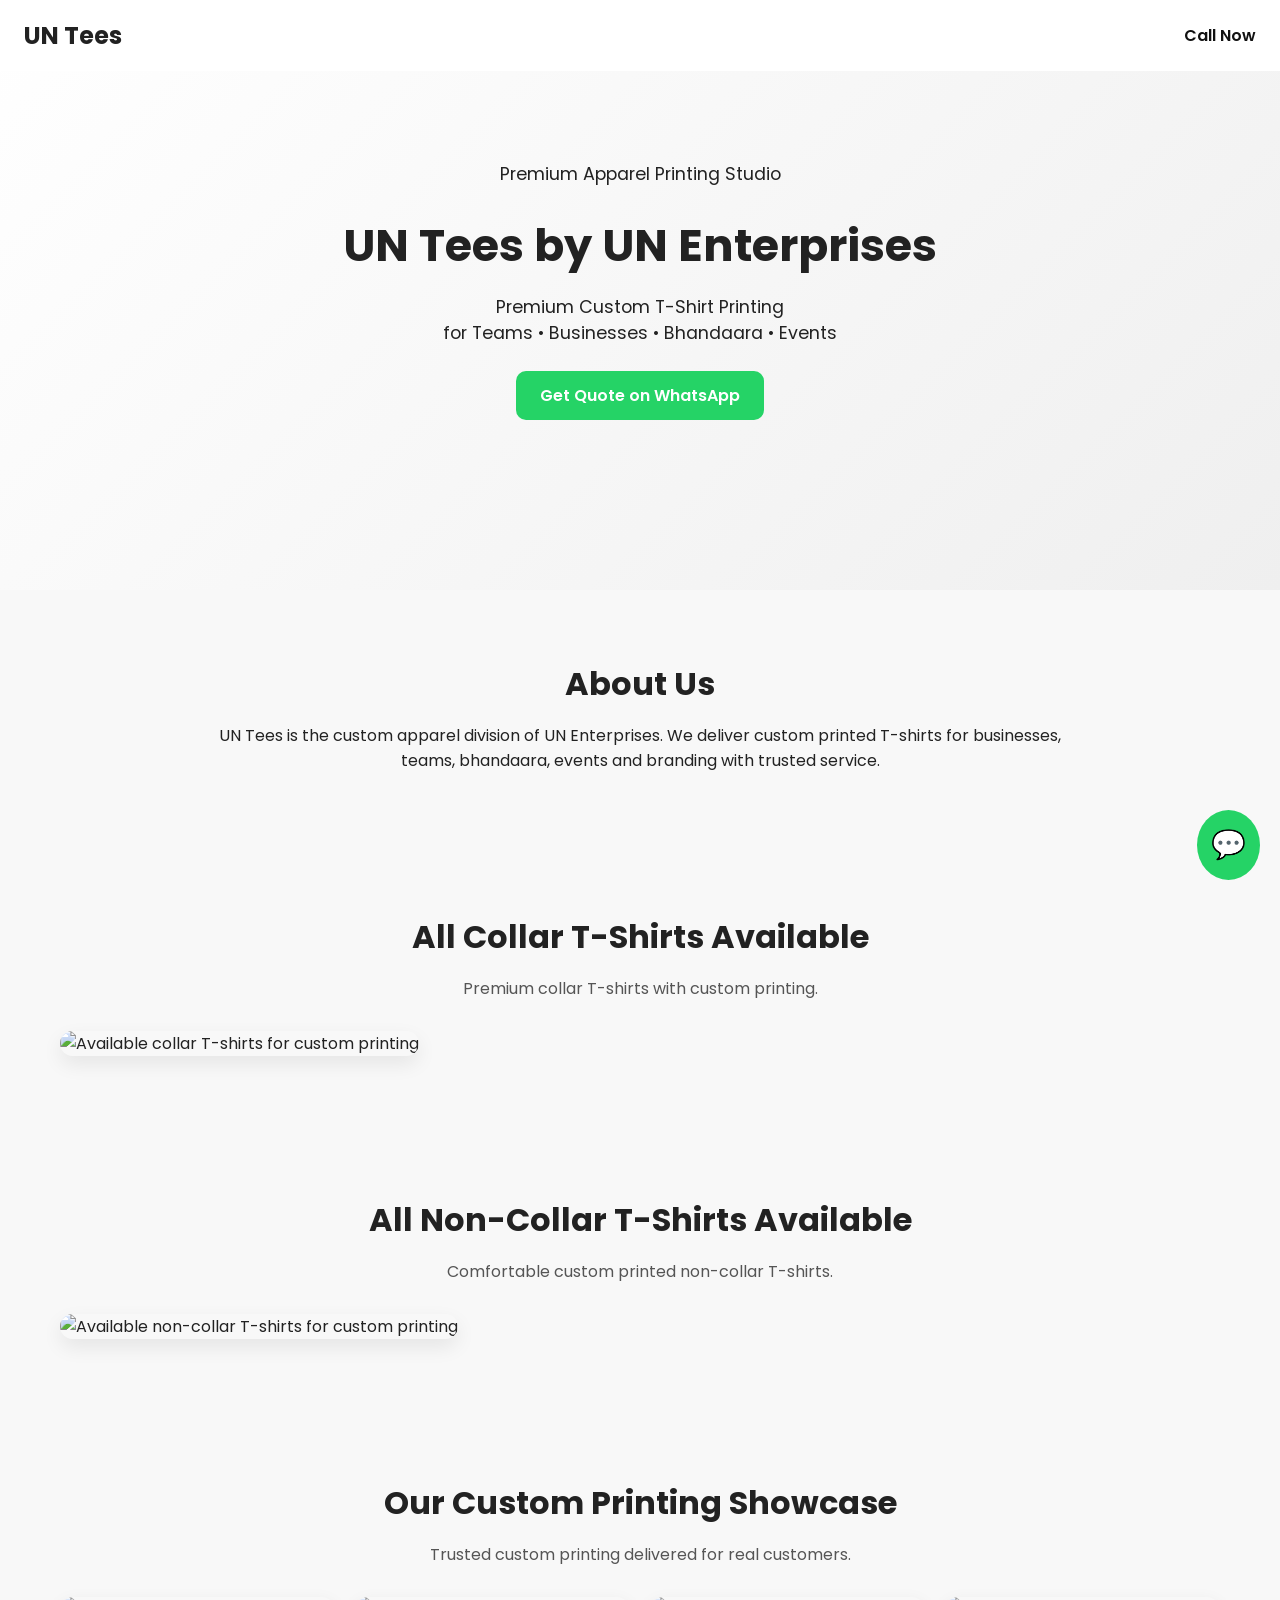
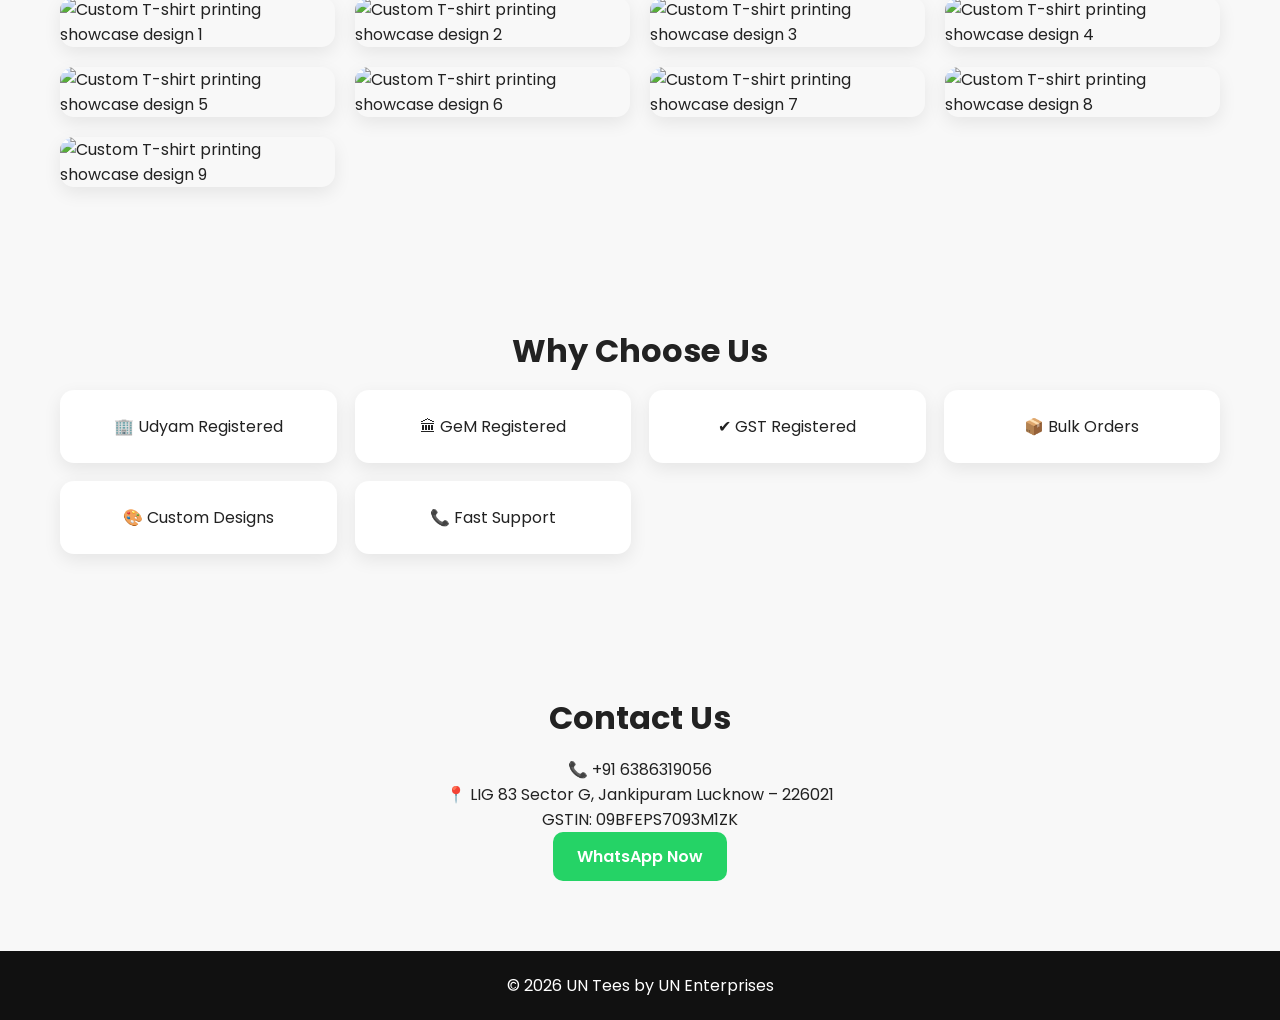
==== index.html @ 0a8465ac "Update index.html" ====
<!DOCTYPE html>
<html lang="en">
<head>
<meta charset="UTF-8">
<meta name="viewport" content="width=device-width, initial-scale=1.0">
<title>UN Tees by UN Enterprises</title>
<link rel="preconnect" href="https://fonts.googleapis.com">
<link rel="preconnect" href="https://fonts.gstatic.com" crossorigin>
<link href="https://fonts.googleapis.com/css2?family=Poppins:wght@400;500;600;700;800&display=swap" rel="stylesheet">
<link rel="stylesheet" href="style.css">
</head>

<body>

<a
href="https://wa.me/916386319056"
class="whatsapp-float"
target="_blank"
rel="noopener"
aria-label="Chat with UN Tees on WhatsApp">
💬
</a>

<header class="hero">

<nav class="navbar">

<div class="logo">
UN Tees
</div>

<a
href="tel:+916386319056"
class="nav-btn">
Call Now
</a>

</nav>

<div class="hero-content">

<p class="eyebrow">
Premium Apparel Printing Studio
</p>

<h1>
UN Tees by UN Enterprises
</h1>

<p class="hero-subtitle">
Premium Custom T-Shirt Printing<br>
for Teams • Businesses • Bhandaara • Events
</p>

<a
href="https://wa.me/916386319056"
class="btn hero-btn"
target="_blank"
rel="noopener">

Get Quote on WhatsApp

</a>

</div>

</header>



<section class="about">

<h2>
About Us
</h2>

<p>

UN Tees is the custom apparel division
of UN Enterprises.

We deliver custom printed T-shirts
for businesses, teams, bhandaara,
events and branding with trusted service.

</p>

</section>



<!-- COLLAR -->

<section class="products">

<h2>
All Collar T-Shirts Available
</h2>

<p class="tagline">
Premium collar T-shirts with custom printing.
</p>

<div class="single-image">

<img src="https://github.com/utsavsinghthc-cmd/un-enterprises-tshirts/blob/main/allteesavailable.png?raw=true" alt="Available collar T-shirts for custom printing">

</div>

</section>



<!-- NON COLLAR -->

<section class="products">

<h2>
All Non-Collar T-Shirts Available
</h2>

<p class="tagline">
Comfortable custom printed non-collar T-shirts.
</p>

<div class="single-image">

<img src="https://github.com/utsavsinghthc-cmd/un-enterprises-tshirts/blob/main/noncollarteesavailable.png?raw=true" alt="Available non-collar T-shirts for custom printing">

</div>

</section>



<!-- SHOWCASE -->

<section class="products">

<h2>
Our Custom Printing Showcase
</h2>

<p class="tagline">
Trusted custom printing delivered for real customers.
</p>

<div class="grid">

<img src="https://github.com/utsavsinghthc-cmd/un-enterprises-tshirts/blob/main/alltees.png?raw=true" alt="Custom T-shirt printing showcase design 1">
<img src="https://github.com/utsavsinghthc-cmd/un-enterprises-tshirts/blob/main/display1.png?raw=true" alt="Custom T-shirt printing showcase design 2">
<img src="https://github.com/utsavsinghthc-cmd/un-enterprises-tshirts/blob/main/display.png?raw=true" alt="Custom T-shirt printing showcase design 3">
<img src="https://github.com/utsavsinghthc-cmd/un-enterprises-tshirts/blob/main/display3.png?raw=true" alt="Custom T-shirt printing showcase design 4">
<img src="https://github.com/utsavsinghthc-cmd/un-enterprises-tshirts/blob/main/display2.png?raw=true" alt="Custom T-shirt printing showcase design 5">

<img src="https://github.com/utsavsinghthc-cmd/un-enterprises-tshirts/blob/main/display5.png?raw=true" alt="Custom T-shirt printing showcase design 6">
<img src="https://github.com/utsavsinghthc-cmd/un-enterprises-tshirts/blob/main/display4.png?raw=true" alt="Custom T-shirt printing showcase design 7">
<img src="https://github.com/utsavsinghthc-cmd/un-enterprises-tshirts/blob/main/display6.png?raw=true" alt="Custom T-shirt printing showcase design 8">
<img src="https://github.com/utsavsinghthc-cmd/un-enterprises-tshirts/blob/main/display7.png?raw=true" alt="Custom T-shirt printing showcase design 9">


</div>

</section>



<section class="why">

<h2>
Why Choose Us
</h2>

<div class="features">

<div>🏢 Udyam Registered</div>

<div>🏛 GeM Registered</div>

<div>✔ GST Registered</div>

<div>📦 Bulk Orders</div>

<div>🎨 Custom Designs</div>

<div>📞 Fast Support</div>

</div>

</section>



<section class="contact">

<h2>
Contact Us
</h2>

<p>
📞 +91 6386319056
</p>

<p>
📍 LIG 83 Sector G,
Jankipuram Lucknow – 226021
</p>

<p>
GSTIN:
09BFEPS7093M1ZK
</p>

<a
href="https://wa.me/916386319056"
class="btn"
target="_blank"
rel="noopener">

WhatsApp Now

</a>

</section>



<footer>

© 2026 UN Tees by UN Enterprises

</footer>

</body>
</html>
---- style.css ----
*{
margin:0;
padding:0;
box-sizing:border-box;
font-family:Poppins,sans-serif;
}

body{
background:#f8f8f8;
color:#222;
}

.navbar{
display:flex;
justify-content:space-between;
align-items:center;
padding:18px 24px;
background:#fff;
}

.logo{
font-size:1.5rem;
font-weight:700;
}

.nav-btn{
text-decoration:none;
font-weight:600;
color:#111;
}

.hero{
background:linear-gradient(135deg,#ffffff,#efefef);
padding-bottom:80px;
}

.hero-content{
text-align:center;
padding:90px 20px;
}

.hero h1{
font-size:2.8rem;
margin-bottom:15px;
}

.hero p{
font-size:1.1rem;
margin-bottom:25px;
}

.btn{
display:inline-block;
background:#25D366;
color:#fff;
padding:12px 24px;
border-radius:10px;
text-decoration:none;
font-weight:600;
}

section{
padding:70px 20px;
max-width:1200px;
margin:auto;
}

h2{
text-align:center;
margin-bottom:15px;
font-size:2rem;
}

.tagline{
text-align:center;
margin-bottom:30px;
color:#555;
}

.about p{
max-width:850px;
margin:auto;
text-align:center;
}

.single-image img{
width:100%;
border-radius:16px;
box-shadow:0 8px 20px rgba(0,0,0,.08);
}

.grid{
display:grid;
grid-template-columns:repeat(auto-fit,minmax(220px,1fr));
gap:20px;
}

.grid img{
width:100%;
border-radius:14px;
box-shadow:0 6px 18px rgba(0,0,0,.08);
}

.features{
display:grid;
grid-template-columns:repeat(auto-fit,minmax(220px,1fr));
gap:18px;
}

.features div{
background:#fff;
padding:24px;
border-radius:14px;
text-align:center;
box-shadow:0 6px 18px rgba(0,0,0,.08);
}

.contact{
text-align:center;
}

footer{
background:#111;
color:#fff;
text-align:center;
padding:22px;
}

.whatsapp-float{
position:fixed;
right:20px;
bottom:20px;
background:#25D366;
color:#fff;
font-size:28px;
padding:14px;
border-radius:50%;
text-decoration:none;
}

@media(max-width:768px){

.hero h1{
font-size:2rem;
}

}
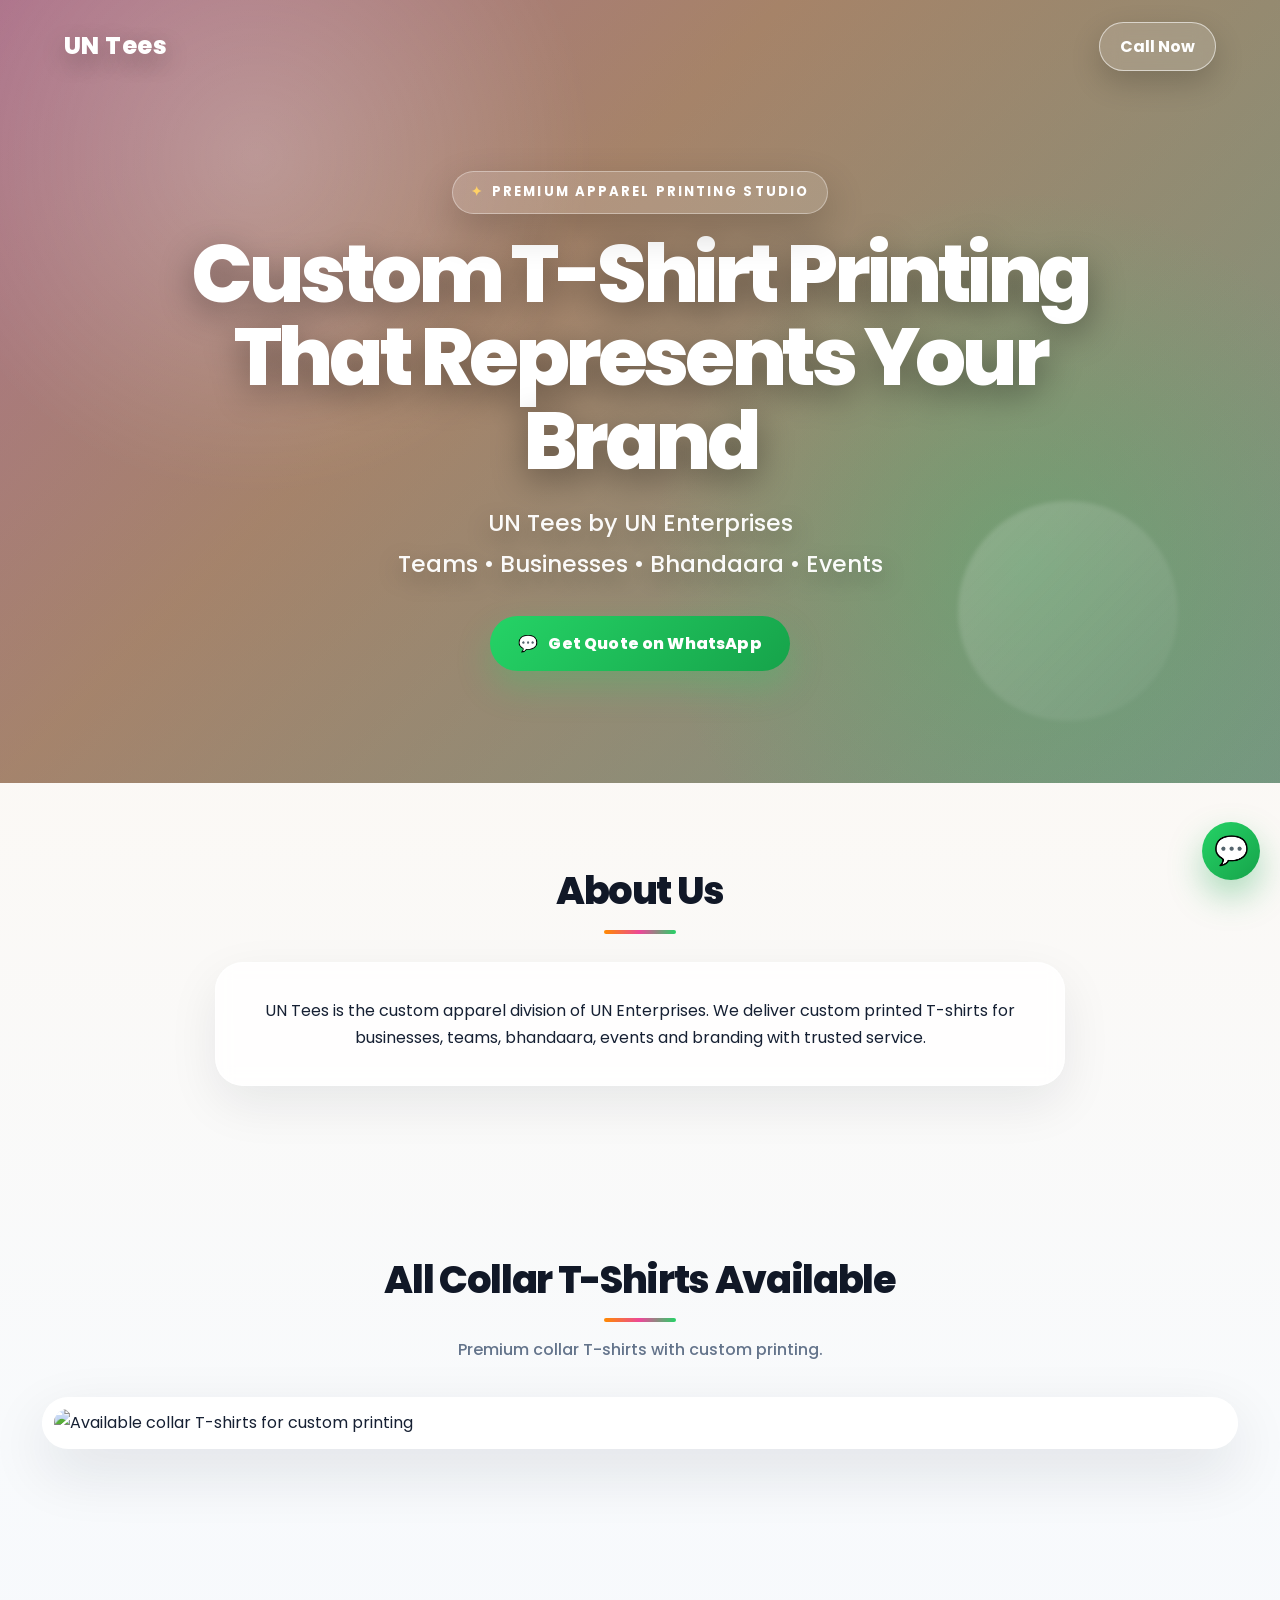
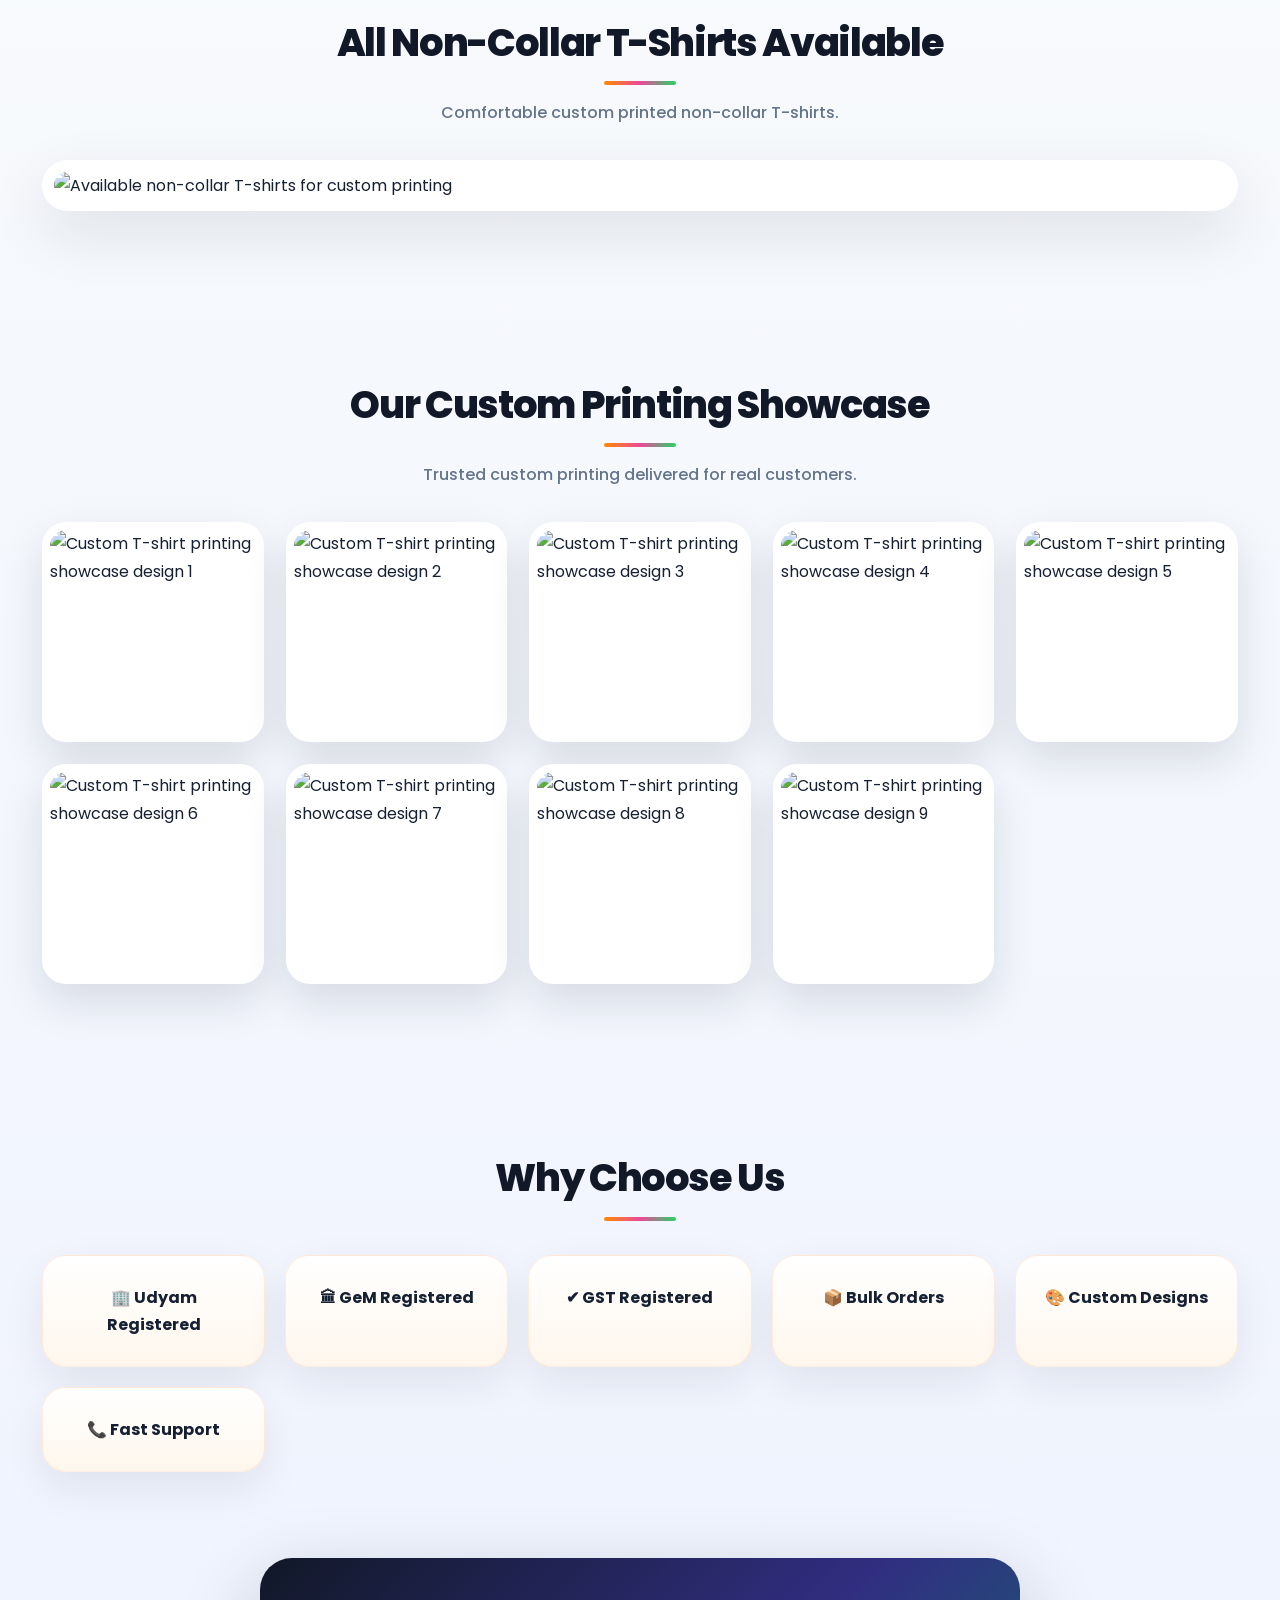
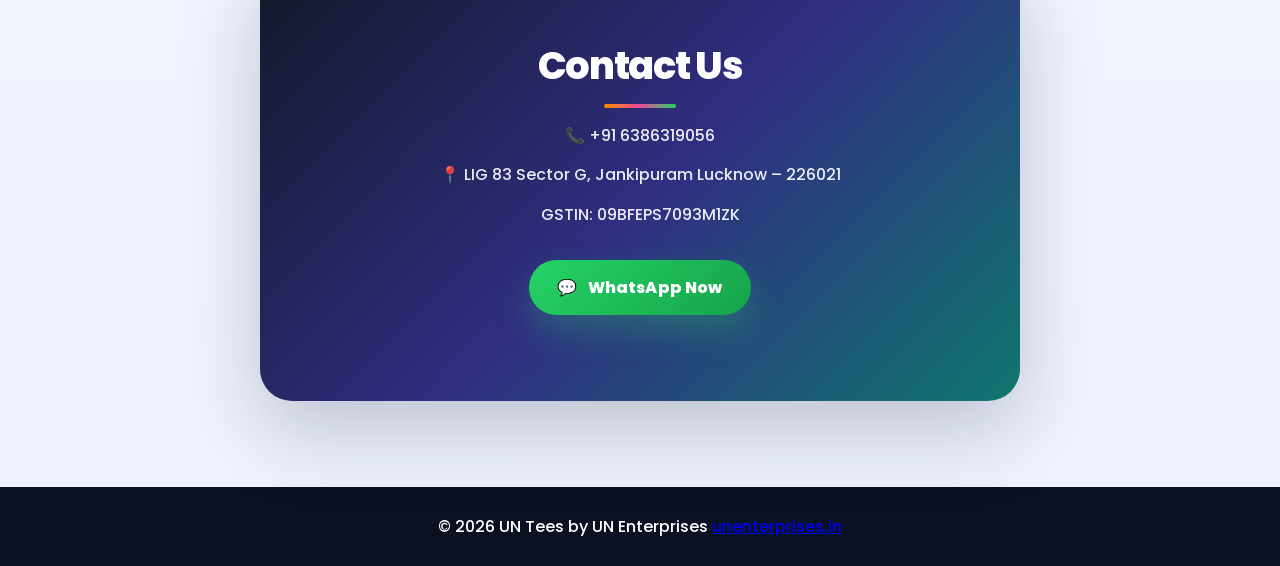
==== commit ea6b8569: "Update header and footer content in index.html" ====
--- a/index.html
+++ b/index.html
@@ -44,12 +44,12 @@
 </p>
 
 <h1>
-UN Tees by UN Enterprises
+Custom T-Shirt Printing That Represents Your Brand
 </h1>
 
 <p class="hero-subtitle">
-Premium Custom T-Shirt Printing<br>
-for Teams • Businesses • Bhandaara • Events
+UN Tees by UN Enterprises<br>
+Teams • Businesses • Bhandaara • Events
 </p>
 
 <a
@@ -229,6 +229,10 @@
 
 © 2026 UN Tees by UN Enterprises
 
+<a href="https://unenterprises.in" target="_blank" rel="noopener">
+unenterprises.in
+</a>
+
 </footer>
 
 </body>
--- a/style.css
+++ b/style.css
@@ -5,143 +5,493 @@
 font-family:Poppins,sans-serif;
 }
 
+html{
+scroll-behavior:smooth;
+}
+
 body{
-background:#f8f8f8;
-color:#222;
+background:linear-gradient(180deg,#fff7ed 0%,#f8fafc 38%,#eef2ff 100%);
+color:#162033;
+line-height:1.7;
+}
+
+body::selection{
+background:#ff8a00;
+color:#fff;
 }
 
 .navbar{
 display:flex;
 justify-content:space-between;
 align-items:center;
-padding:18px 24px;
-background:#fff;
+position:relative;
+z-index:2;
+width:100%;
+padding:22px clamp(20px,5vw,76px);
+background:transparent;
 }
 
 .logo{
 font-size:1.5rem;
+font-weight:800;
+color:#fff;
+letter-spacing:.02em;
+text-shadow:0 8px 24px rgba(0,0,0,.28);
+}
+
+.nav-btn{
+display:inline-flex;
+align-items:center;
+justify-content:center;
+text-decoration:none;
 font-weight:700;
-}
-
-.nav-btn{
+color:#fff;
+padding:10px 20px;
+border:1px solid rgba(255,255,255,.58);
+border-radius:999px;
+background:rgba(255,255,255,.14);
+box-shadow:0 12px 30px rgba(0,0,0,.18);
+backdrop-filter:blur(10px);
+transition:transform .25s ease,background .25s ease,border-color .25s ease;
+}
+
+.nav-btn:hover{
+transform:translateY(-2px);
+background:rgba(255,255,255,.24);
+border-color:rgba(255,255,255,.95);
+}
+
+.hero{
+position:relative;
+width:100%;
+min-height:85vh;
+display:flex;
+flex-direction:column;
+overflow:hidden;
+isolation:isolate;
+background-image:linear-gradient(135deg,rgba(236,72,153,.34),rgba(249,115,22,.24) 38%,rgba(37,211,102,.18)),linear-gradient(rgba(0,0,0,0.45),rgba(0,0,0,0.45)),url("https://images.pexels.com/photos/996329/pexels-photo-996329.jpeg");
+background-size:cover;
+background-position:center;
+background-repeat:no-repeat;
+}
+
+.hero::before{
+content:"";
+position:absolute;
+inset:0;
+z-index:-1;
+background:radial-gradient(circle at 20% 20%,rgba(255,255,255,.22),transparent 28%),radial-gradient(circle at 80% 72%,rgba(37,211,102,.24),transparent 32%);
+animation:softGlow 8s ease-in-out infinite alternate;
+}
+
+.hero::after{
+content:"";
+position:absolute;
+inset:auto 8% 8% auto;
+z-index:-1;
+width:220px;
+height:220px;
+border-radius:50%;
+background:linear-gradient(135deg,rgba(255,255,255,.18),rgba(255,255,255,.03));
+filter:blur(2px);
+animation:floatShape 7s ease-in-out infinite;
+}
+
+.hero-content{
+position:relative;
+z-index:2;
+flex:1;
+display:flex;
+flex-direction:column;
+justify-content:center;
+align-items:center;
+text-align:center;
+max-width:980px;
+width:100%;
+margin:0 auto;
+padding:78px 20px 112px;
+color:#fff;
+animation:heroFadeUp .8s ease both;
+}
+
+.eyebrow{
+display:inline-flex;
+align-items:center;
+gap:8px;
+margin-bottom:18px;
+padding:9px 18px;
+border:1px solid rgba(255,255,255,.36);
+border-radius:999px;
+background:rgba(255,255,255,.14);
+box-shadow:0 16px 40px rgba(0,0,0,.2);
+backdrop-filter:blur(12px);
+font-size:.82rem;
+font-weight:700;
+letter-spacing:.16em;
+text-transform:uppercase;
+}
+
+.eyebrow::before{
+content:"✦";
+color:#ffd166;
+}
+
+.hero h1{
+font-size:clamp(2.35rem,6.3vw,5.35rem);
+line-height:1.04;
+margin-bottom:20px;
+font-weight:800;
+letter-spacing:-.055em;
+text-shadow:0 10px 34px rgba(0,0,0,.38);
+}
+
+.hero-subtitle{
+font-size:clamp(1.05rem,2.4vw,1.45rem);
+line-height:1.75;
+margin-bottom:32px;
+font-weight:500;
+color:rgba(255,255,255,.96);
+text-shadow:0 8px 24px rgba(0,0,0,.38);
+}
+
+.btn{
+display:inline-flex;
+align-items:center;
+justify-content:center;
+gap:10px;
+background:linear-gradient(135deg,#25D366,#16a34a);
+color:#fff;
+padding:14px 28px;
+border-radius:999px;
 text-decoration:none;
-font-weight:600;
-color:#111;
-}
-
-.hero{
-background:linear-gradient(135deg,#ffffff,#efefef);
-padding-bottom:80px;
-}
-
-.hero-content{
-text-align:center;
-padding:90px 20px;
-}
-
-.hero h1{
-font-size:2.8rem;
-margin-bottom:15px;
-}
-
-.hero p{
-font-size:1.1rem;
-margin-bottom:25px;
-}
-
-.btn{
-display:inline-block;
-background:#25D366;
-color:#fff;
-padding:12px 24px;
-border-radius:10px;
-text-decoration:none;
-font-weight:600;
+font-weight:800;
+letter-spacing:.01em;
+box-shadow:0 16px 34px rgba(37,211,102,.28);
+transition:transform .25s ease,box-shadow .25s ease,filter .25s ease;
+}
+
+.btn::before{
+content:"💬";
+}
+
+.btn:hover{
+transform:translateY(-3px);
+box-shadow:0 22px 44px rgba(37,211,102,.38);
+filter:saturate(1.12);
 }
 
 section{
-padding:70px 20px;
+position:relative;
+padding:86px 22px;
 max-width:1200px;
 margin:auto;
 }
 
 h2{
 text-align:center;
-margin-bottom:15px;
-font-size:2rem;
+margin-bottom:14px;
+font-size:clamp(1.85rem,3vw,2.65rem);
+line-height:1.15;
+font-weight:800;
+letter-spacing:-.035em;
+color:#111827;
+}
+
+h2::after{
+content:"";
+display:block;
+width:72px;
+height:4px;
+margin:16px auto 0;
+border-radius:999px;
+background:linear-gradient(90deg,#ff8a00,#ec4899,#25D366);
 }
 
 .tagline{
 text-align:center;
-margin-bottom:30px;
-color:#555;
+max-width:680px;
+margin:0 auto 34px;
+color:#64748b;
+font-weight:500;
+}
+
+.about{
+max-width:980px;
 }
 
 .about p{
 max-width:850px;
-margin:auto;
-text-align:center;
+margin:28px auto 0;
+padding:34px;
+text-align:center;
+background:rgba(255,255,255,.86);
+border:1px solid rgba(255,255,255,.74);
+border-radius:28px;
+box-shadow:0 18px 50px rgba(15,23,42,.08);
+backdrop-filter:blur(8px);
+}
+
+.products{
+max-width:1240px;
+}
+
+.single-image,
+.grid img,
+.features div,
+.contact{
+transition:transform .28s ease,box-shadow .28s ease,border-color .28s ease;
+}
+
+.single-image{
+overflow:hidden;
+border-radius:28px;
+background:#fff;
+padding:12px;
+box-shadow:0 22px 60px rgba(15,23,42,.11);
+}
+
+.single-image:hover{
+transform:translateY(-6px);
+box-shadow:0 30px 70px rgba(15,23,42,.16);
 }
 
 .single-image img{
-width:100%;
-border-radius:16px;
-box-shadow:0 8px 20px rgba(0,0,0,.08);
+display:block;
+width:100%;
+border-radius:20px;
+box-shadow:none;
 }
 
 .grid{
 display:grid;
 grid-template-columns:repeat(auto-fit,minmax(220px,1fr));
-gap:20px;
+gap:22px;
 }
 
 .grid img{
 width:100%;
-border-radius:14px;
-box-shadow:0 6px 18px rgba(0,0,0,.08);
+height:100%;
+min-height:220px;
+object-fit:cover;
+border:8px solid #fff;
+border-radius:24px;
+box-shadow:0 18px 44px rgba(15,23,42,.12);
+background:#fff;
+}
+
+.grid img:hover{
+transform:translateY(-6px) scale(1.015);
+box-shadow:0 28px 60px rgba(15,23,42,.18);
+}
+
+.why{
+max-width:1240px;
 }
 
 .features{
 display:grid;
 grid-template-columns:repeat(auto-fit,minmax(220px,1fr));
-gap:18px;
+gap:20px;
+margin-top:34px;
 }
 
 .features div{
-background:#fff;
-padding:24px;
-border-radius:14px;
-text-align:center;
-box-shadow:0 6px 18px rgba(0,0,0,.08);
+background:linear-gradient(180deg,#fff,#fff7ed);
+padding:28px 20px;
+border:1px solid rgba(249,115,22,.12);
+border-radius:24px;
+text-align:center;
+font-weight:700;
+box-shadow:0 16px 42px rgba(15,23,42,.08);
+}
+
+.features div:hover{
+transform:translateY(-5px);
+border-color:rgba(249,115,22,.32);
+box-shadow:0 24px 54px rgba(249,115,22,.14);
 }
 
 .contact{
-text-align:center;
+max-width:760px;
+margin-bottom:86px;
+text-align:center;
+background:linear-gradient(135deg,#111827,#312e81 52%,#0f766e);
+color:#fff;
+border-radius:32px;
+box-shadow:0 28px 80px rgba(17,24,39,.22);
+}
+
+.contact h2{
+color:#fff;
+}
+
+.contact p{
+margin:12px auto;
+font-weight:500;
+color:rgba(255,255,255,.9);
+}
+
+.contact .btn{
+margin-top:20px;
 }
 
 footer{
-background:#111;
-color:#fff;
-text-align:center;
-padding:22px;
+background:#0b1120;
+color:#fff;
+text-align:center;
+padding:26px 18px;
+font-weight:500;
 }
 
 .whatsapp-float{
 position:fixed;
 right:20px;
 bottom:20px;
-background:#25D366;
+z-index:10;
+display:flex;
+align-items:center;
+justify-content:center;
+width:58px;
+height:58px;
+background:linear-gradient(135deg,#25D366,#16a34a);
 color:#fff;
 font-size:28px;
-padding:14px;
 border-radius:50%;
 text-decoration:none;
+box-shadow:0 16px 34px rgba(22,163,74,.35);
+animation:pulseWhatsapp 2.2s ease-in-out infinite;
+}
+
+.whatsapp-float:hover{
+transform:translateY(-3px) scale(1.04);
+}
+
+@keyframes heroFadeUp{
+from{
+opacity:0;
+transform:translateY(24px);
+}
+
+to{
+opacity:1;
+transform:translateY(0);
+}
+}
+
+@keyframes softGlow{
+from{
+opacity:.65;
+transform:scale(1);
+}
+
+to{
+opacity:1;
+transform:scale(1.04);
+}
+}
+
+@keyframes floatShape{
+0%,100%{
+transform:translate3d(0,0,0);
+}
+
+50%{
+transform:translate3d(-18px,-22px,0);
+}
+}
+
+@keyframes pulseWhatsapp{
+0%,100%{
+box-shadow:0 16px 34px rgba(22,163,74,.35);
+}
+
+50%{
+box-shadow:0 16px 42px rgba(22,163,74,.55),0 0 0 10px rgba(37,211,102,.12);
+}
 }
 
 @media(max-width:768px){
 
-.hero h1{
-font-size:2rem;
-}
-
-}
+.navbar{
+padding:18px 20px;
+}
+
+.logo{
+font-size:1.25rem;
+}
+
+.nav-btn{
+padding:9px 14px;
+font-size:.9rem;
+}
+
+.hero{
+min-height:85vh;
+background-position:center;
+}
+
+.hero-content{
+padding:62px 18px 88px;
+}
+
+.eyebrow{
+font-size:.72rem;
+letter-spacing:.11em;
+}
+
+section{
+padding:68px 18px;
+}
+
+.about p{
+padding:26px 22px;
+border-radius:22px;
+}
+
+.grid{
+grid-template-columns:repeat(auto-fit,minmax(170px,1fr));
+gap:16px;
+}
+
+.grid img{
+min-height:180px;
+border-width:6px;
+border-radius:20px;
+}
+
+.contact{
+margin:0 18px 68px;
+border-radius:26px;
+}
+
+}
+
+@media(max-width:480px){
+
+.hero-content{
+padding:54px 16px 80px;
+}
+
+.hero-subtitle{
+line-height:1.55;
+}
+
+.btn{
+width:100%;
+max-width:310px;
+padding:13px 20px;
+}
+
+.features{
+grid-template-columns:1fr;
+}
+
+.whatsapp-float{
+right:16px;
+bottom:16px;
+width:54px;
+height:54px;
+font-size:26px;
+}
+
+}
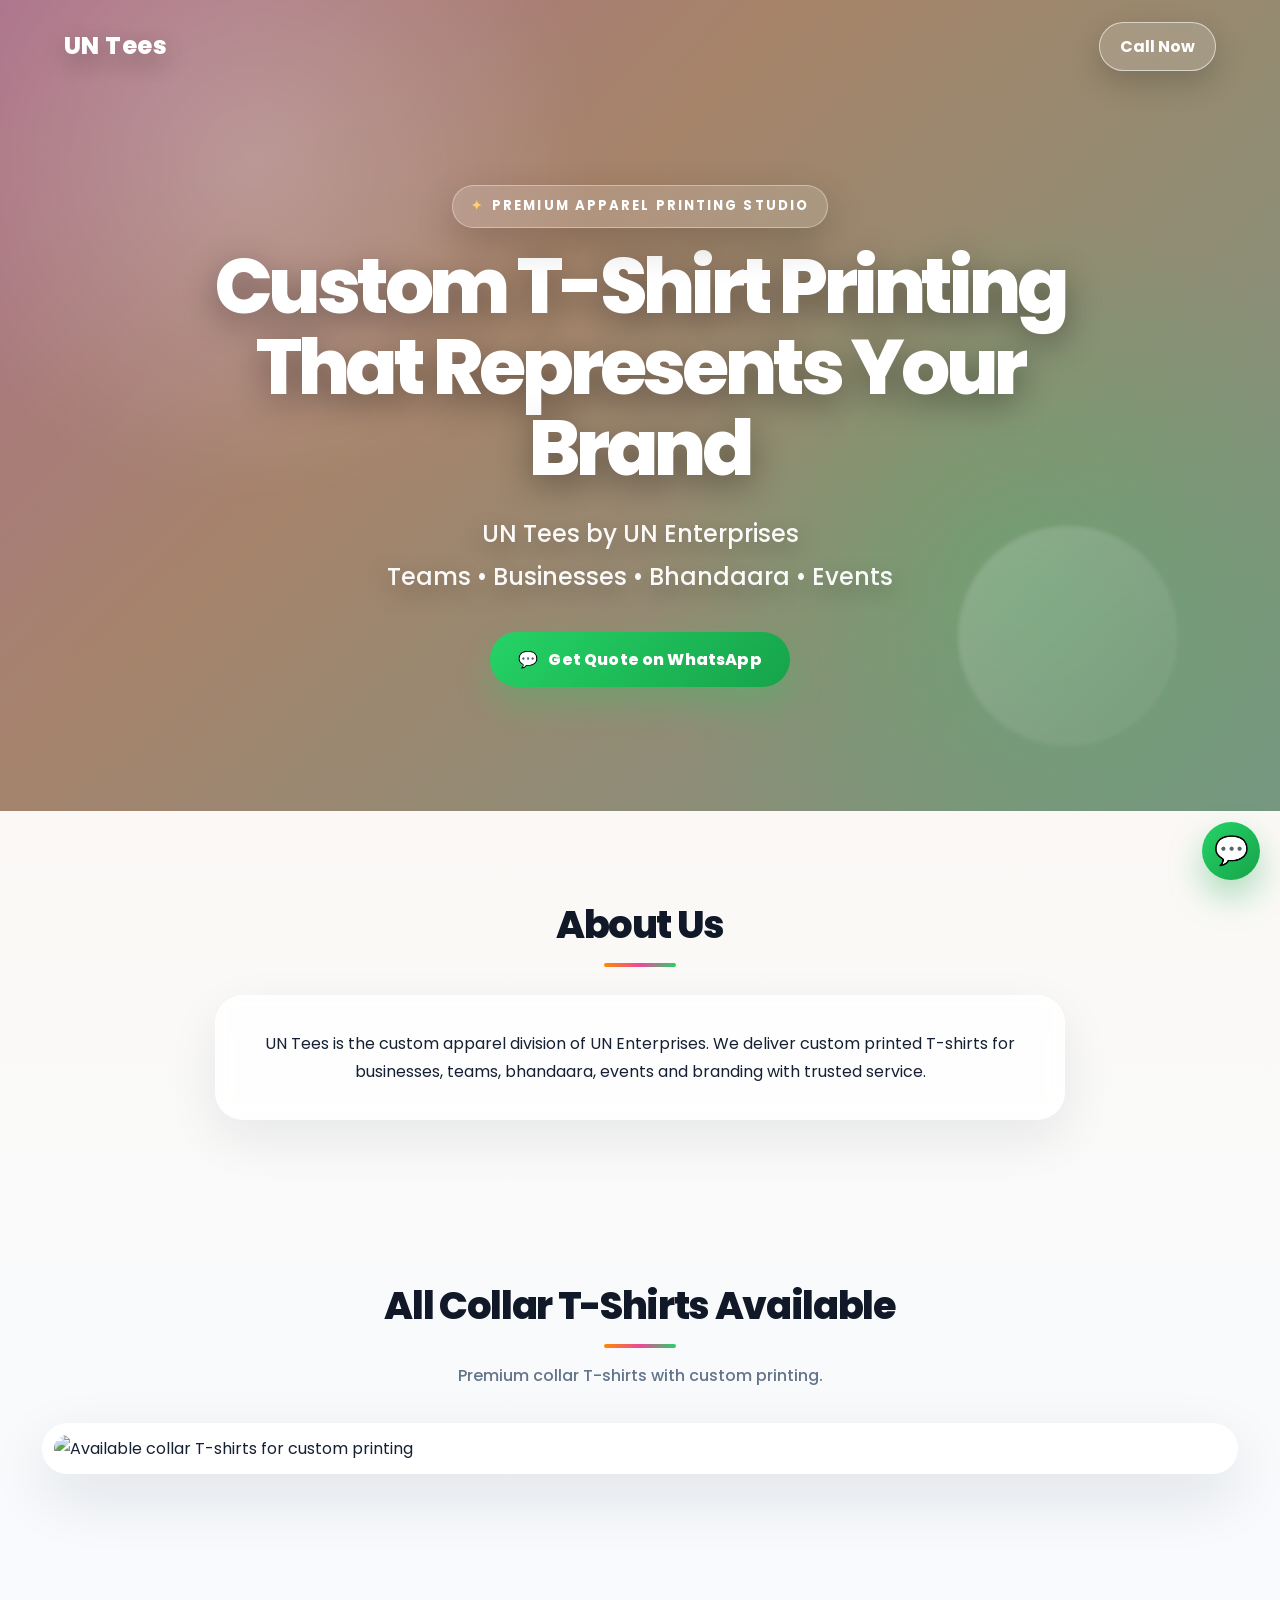
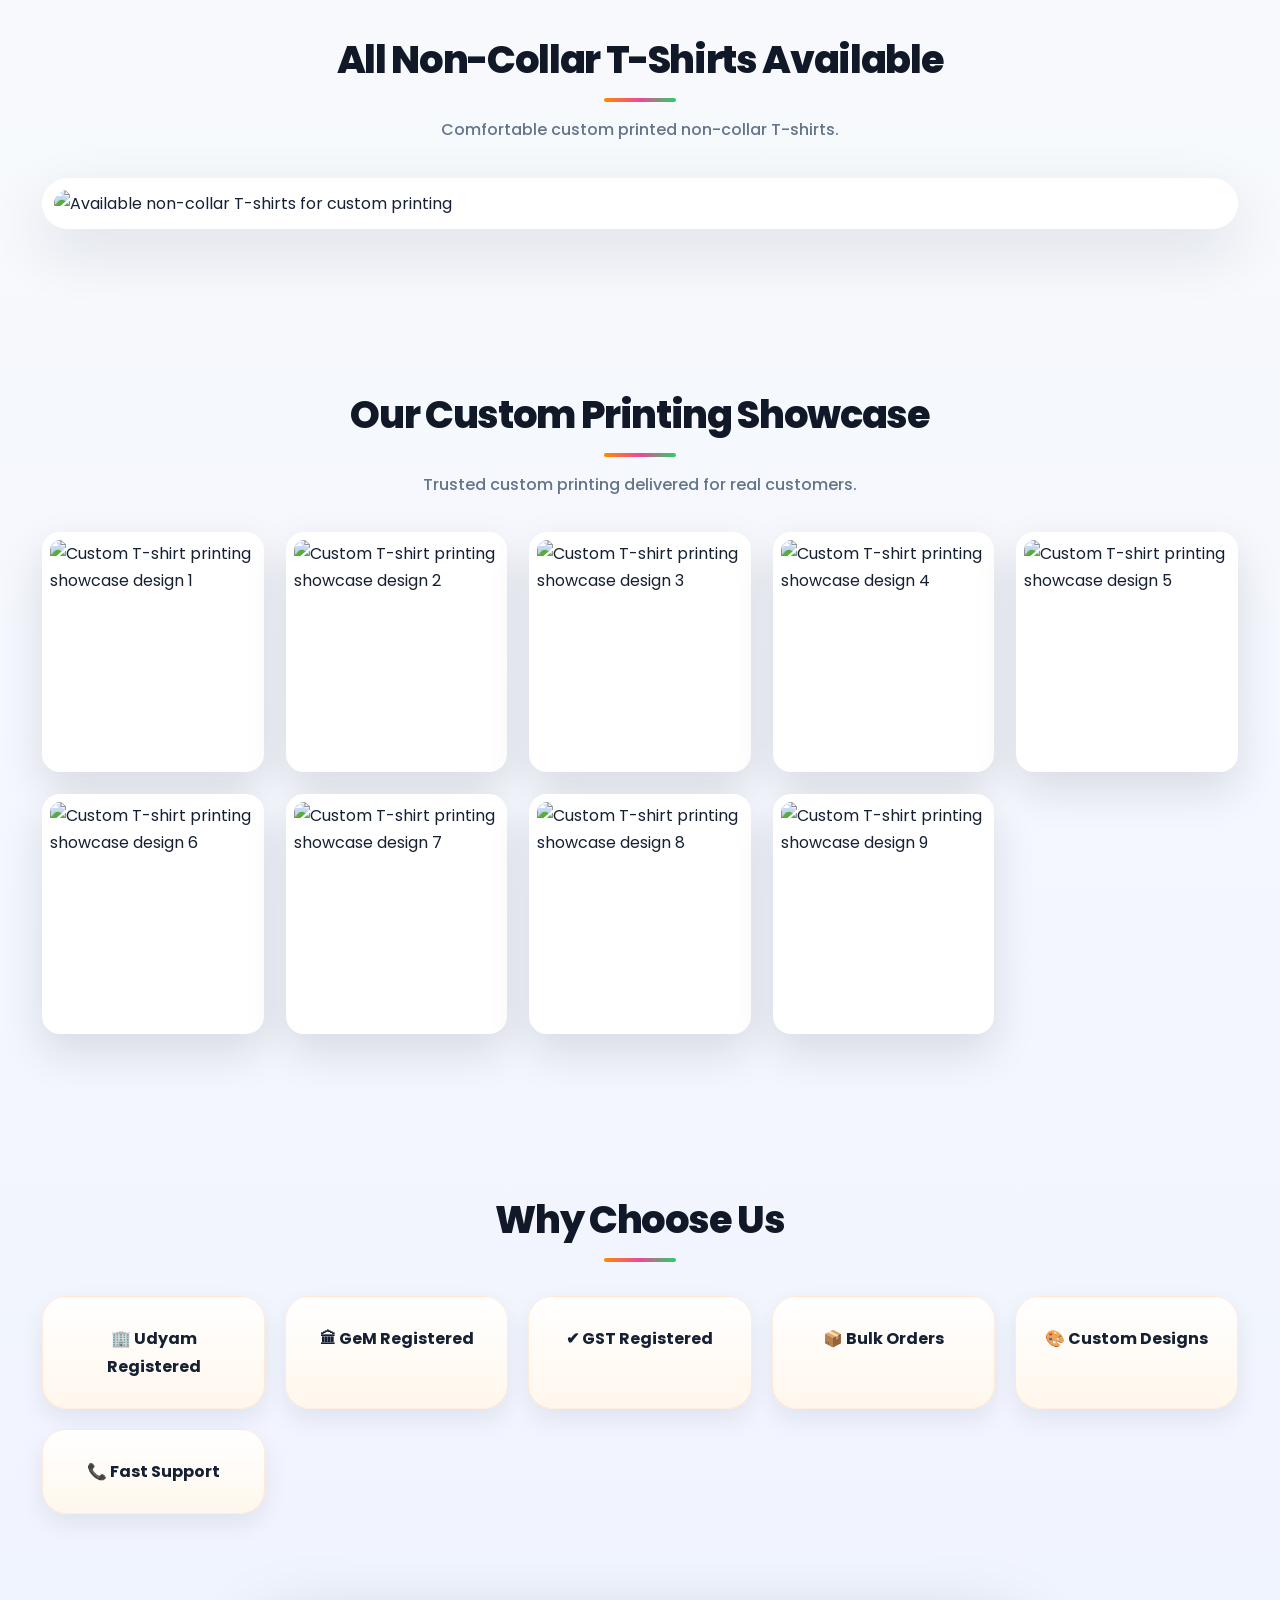
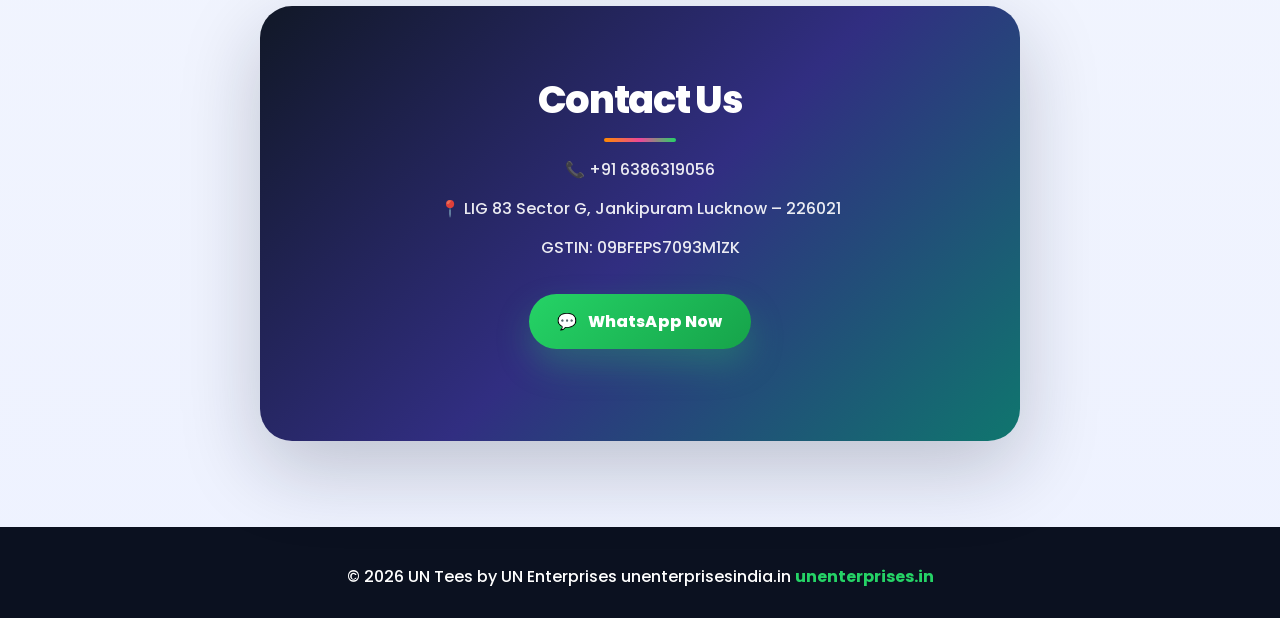
==== commit ab40be49: "Add footer with website link to index.html" ====
--- a/index.html
+++ b/index.html
@@ -229,6 +229,8 @@
 
 © 2026 UN Tees by UN Enterprises
 
+  unenterprisesindia.in
+
 <a href="https://unenterprises.in" target="_blank" rel="noopener">
 unenterprises.in
 </a>
--- a/style.css
+++ b/style.css
@@ -106,10 +106,10 @@
 justify-content:center;
 align-items:center;
 text-align:center;
-max-width:980px;
+max-width:1040px;
 width:100%;
 margin:0 auto;
-padding:78px 20px 112px;
+padding:92px 22px 124px;
 color:#fff;
 animation:heroFadeUp .8s ease both;
 }
@@ -137,18 +137,18 @@
 }
 
 .hero h1{
-font-size:clamp(2.35rem,6.3vw,5.35rem);
-line-height:1.04;
-margin-bottom:20px;
+font-size:clamp(2.45rem,6vw,5rem);
+line-height:1.06;
+margin-bottom:22px;
 font-weight:800;
 letter-spacing:-.055em;
 text-shadow:0 10px 34px rgba(0,0,0,.38);
 }
 
 .hero-subtitle{
-font-size:clamp(1.05rem,2.4vw,1.45rem);
-line-height:1.75;
-margin-bottom:32px;
+font-size:clamp(1.08rem,2.2vw,1.5rem);
+line-height:1.8;
+margin-bottom:34px;
 font-weight:500;
 color:rgba(255,255,255,.96);
 text-shadow:0 8px 24px rgba(0,0,0,.38);
@@ -182,9 +182,13 @@
 
 section{
 position:relative;
-padding:86px 22px;
+padding:92px 22px;
 max-width:1200px;
 margin:auto;
+}
+
+section + section{
+padding-top:72px;
 }
 
 h2{
@@ -257,10 +261,18 @@
 
 .single-image img{
 display:block;
+max-height:560px;
+box-shadow:none;
+}
+
+.grid img,
+.single-image img{
 width:100%;
-border-radius:20px;
-box-shadow:none;
-}
+height:100%;
+object-fit:cover;
+border-radius:18px;
+}
+
 
 .grid{
 display:grid;
@@ -271,10 +283,10 @@
 .grid img{
 width:100%;
 height:100%;
-min-height:220px;
+min-height:240px;
 object-fit:cover;
 border:8px solid #fff;
-border-radius:24px;
+border-radius:18px;
 box-shadow:0 18px 44px rgba(15,23,42,.12);
 background:#fff;
 }
@@ -302,13 +314,14 @@
 border-radius:24px;
 text-align:center;
 font-weight:700;
-box-shadow:0 16px 42px rgba(15,23,42,.08);
+box-shadow:0 10px 24px rgba(15,23,42,.08);
+transition:.3s ease;
 }
 
 .features div:hover{
-transform:translateY(-5px);
+transform:translateY(-6px);
 border-color:rgba(249,115,22,.32);
-box-shadow:0 24px 54px rgba(249,115,22,.14);
+box-shadow:0 12px 28px rgba(0,0,0,.12);
 }
 
 .contact{
@@ -339,8 +352,20 @@
 background:#0b1120;
 color:#fff;
 text-align:center;
-padding:26px 18px;
+padding:28px 18px;
 font-weight:500;
+}
+
+footer a{
+display:inline-block;
+margin-top:8px;
+color:#25D366;
+text-decoration:none;
+font-weight:700;
+}
+
+footer a:hover{
+color:#86efac;
 }
 
 .whatsapp-float{
@@ -431,7 +456,7 @@
 }
 
 .hero-content{
-padding:62px 18px 88px;
+padding:70px 18px 96px;
 }
 
 .eyebrow{
@@ -469,7 +494,7 @@
 @media(max-width:480px){
 
 .hero-content{
-padding:54px 16px 80px;
+padding:60px 16px 86px;
 }
 
 .hero-subtitle{
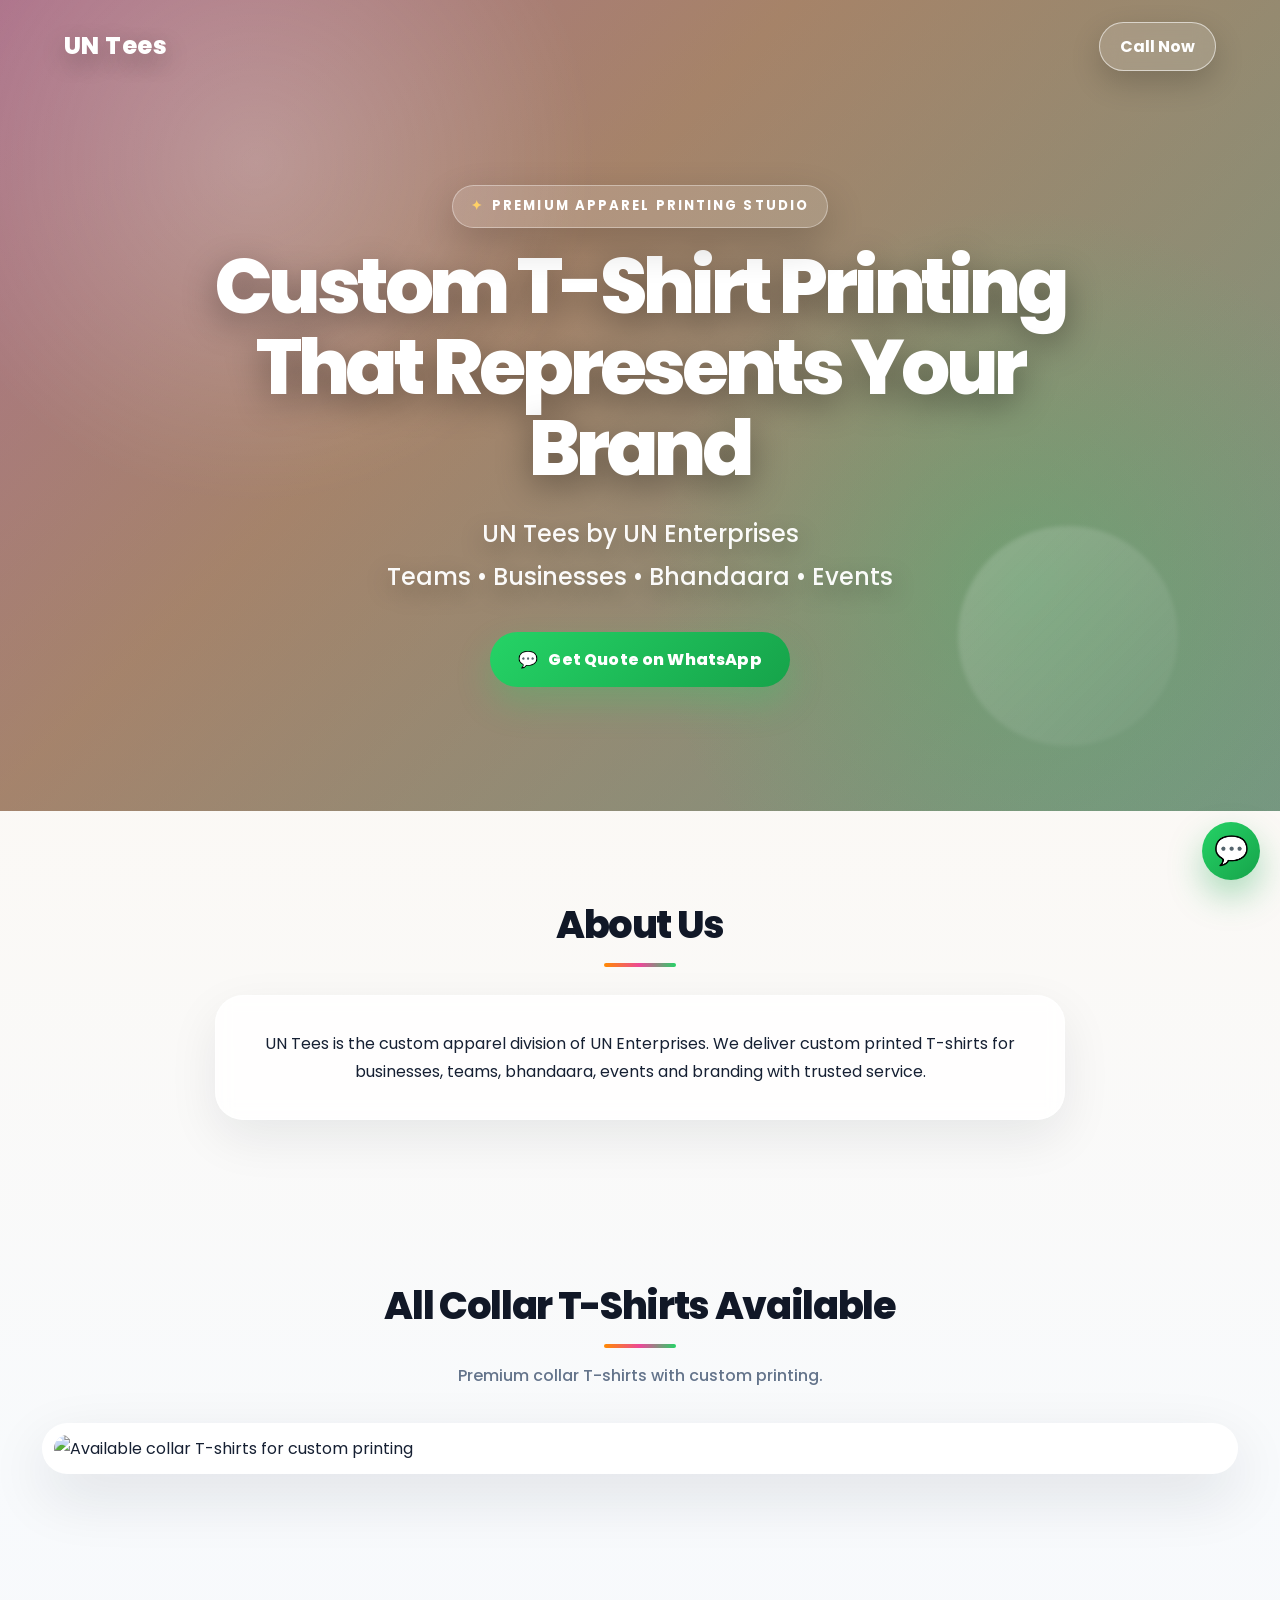
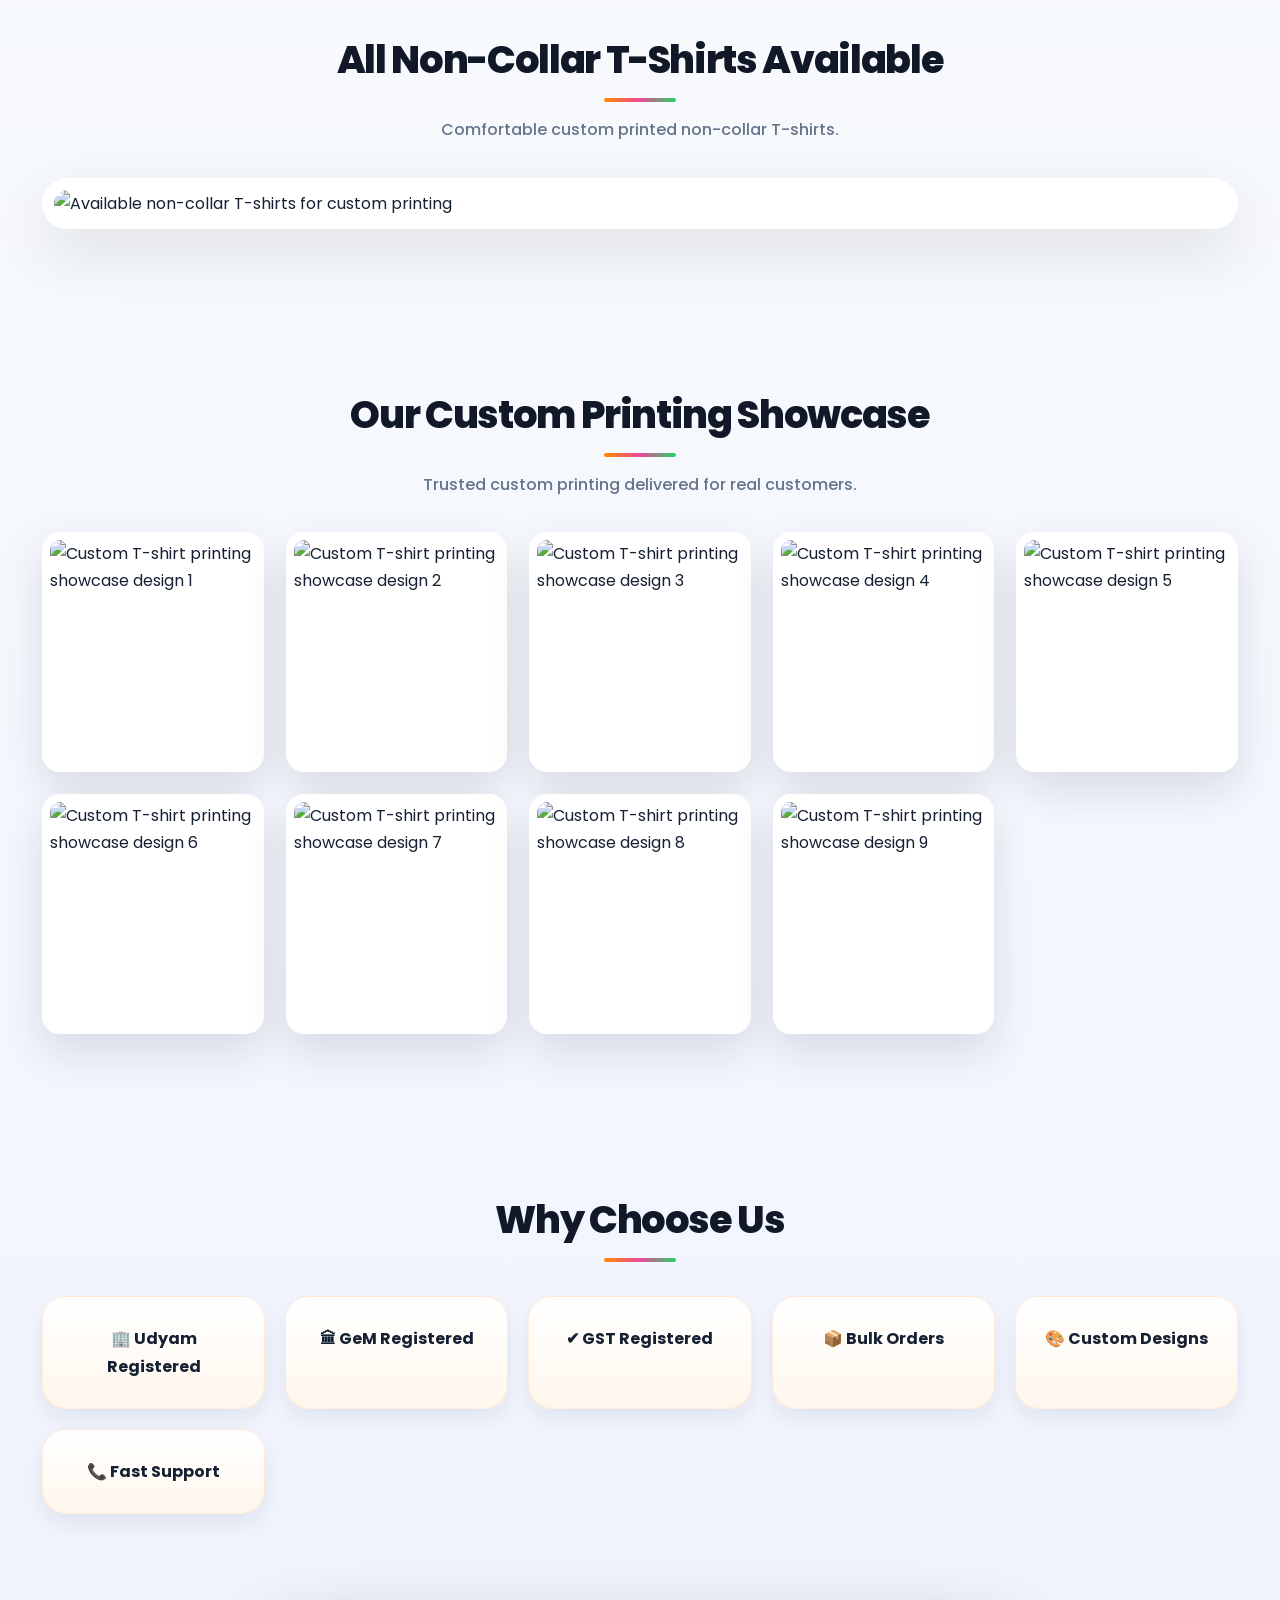
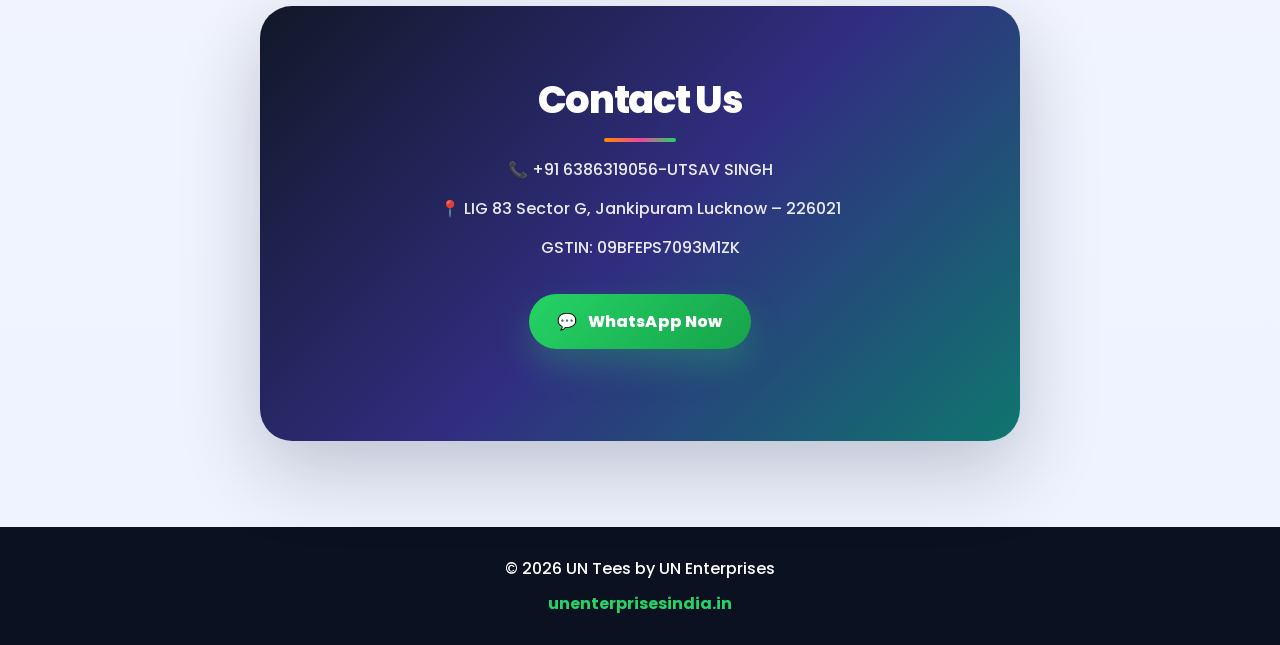
==== commit 80fcf9f2: "Update contact information and footer in index.html" ====
--- a/index.html
+++ b/index.html
@@ -198,7 +198,7 @@
 </h2>
 
 <p>
-📞 +91 6386319056
+📞 +91 6386319056-UTSAV SINGH
 </p>
 
 <p>
@@ -225,15 +225,17 @@
 
 
 
-<footer>
-
+<footer class="footer">
+
+<p>
 © 2026 UN Tees by UN Enterprises
-
-  unenterprisesindia.in
-
-<a href="https://unenterprises.in" target="_blank" rel="noopener">
-unenterprises.in
-</a>
+</p>
+
+<p>
+<a href="https://unenterprisesindia.in" target="_blank" rel="noopener noreferrer">
+unenterprisesindia.in
+</a>
+</p>
 
 </footer>
 
--- a/style.css
+++ b/style.css
@@ -260,13 +260,14 @@
 }
 
 .single-image img{
+width:100%;
+height:auto;
+object-fit:contain;
 display:block;
-max-height:560px;
-box-shadow:none;
-}
-
-.grid img,
-.single-image img{
+border-radius:20px;
+}
+
+.grid img{
 width:100%;
 height:100%;
 object-fit:cover;
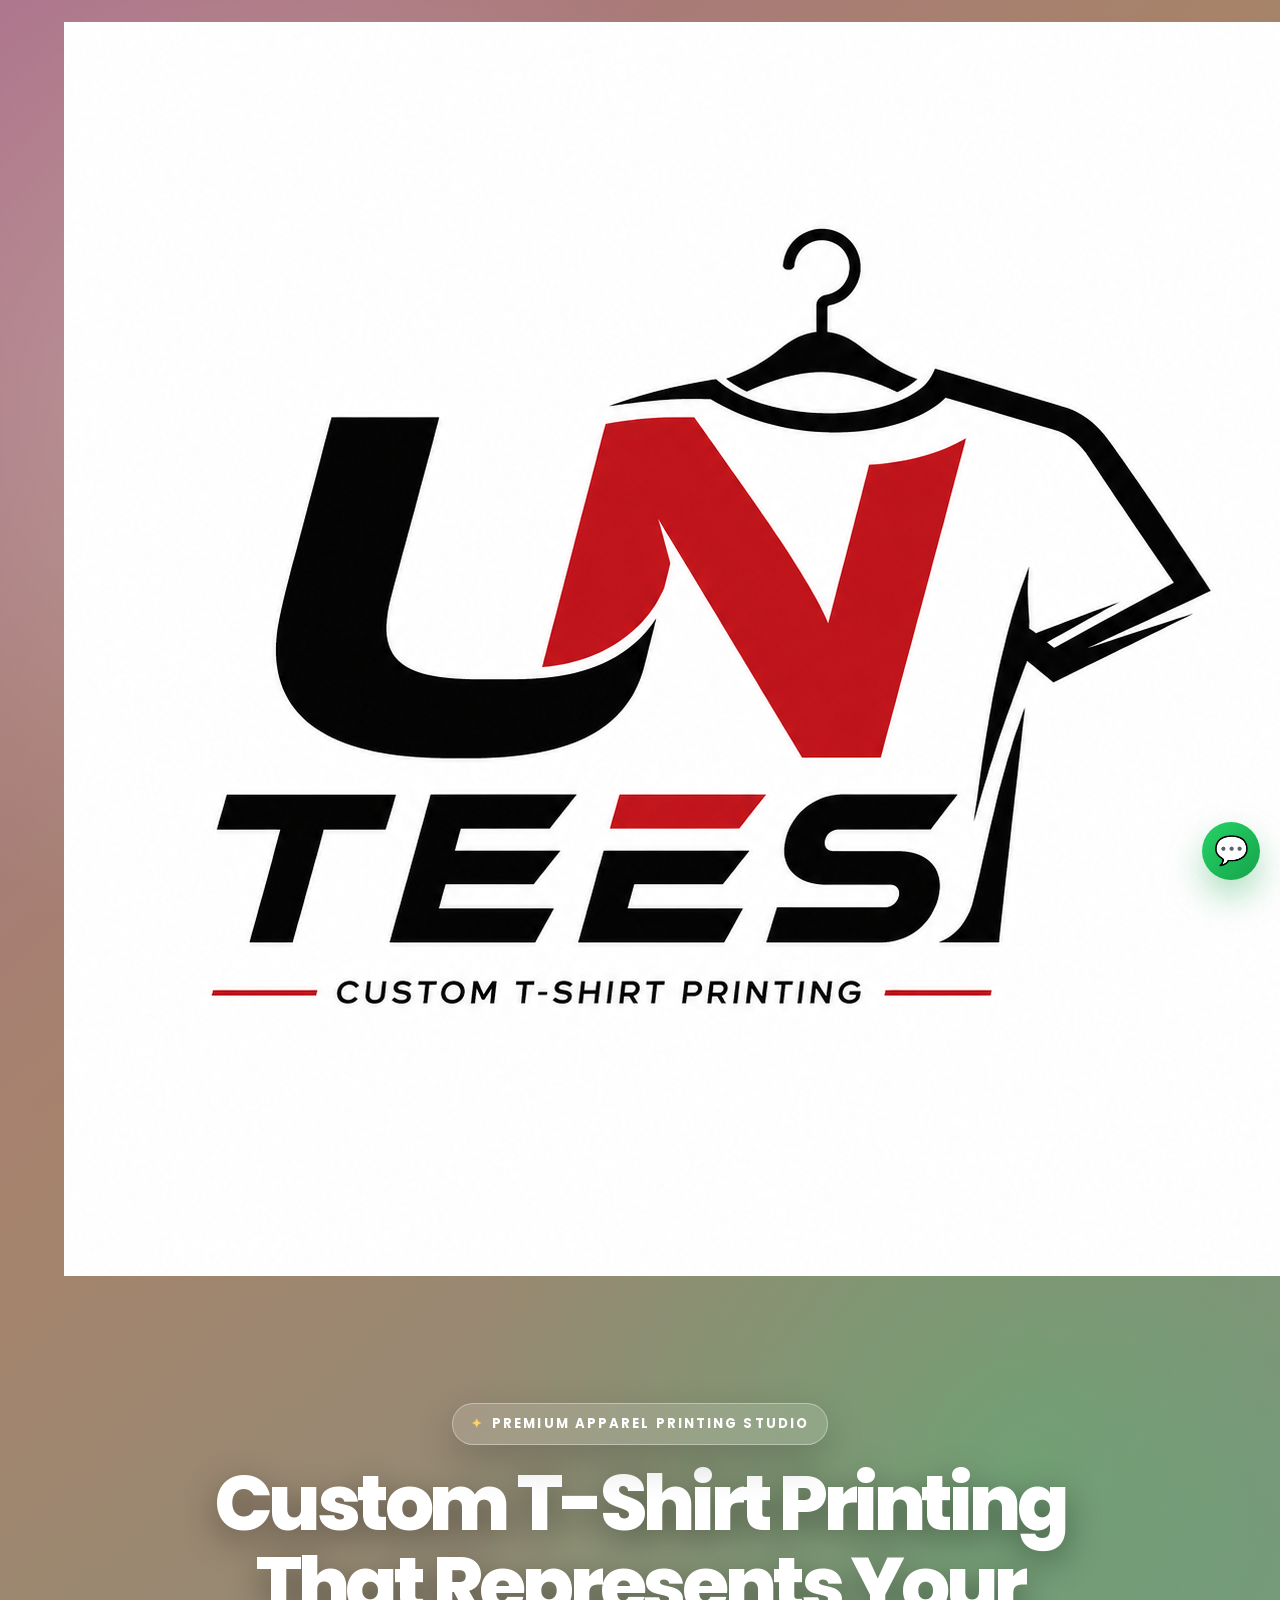
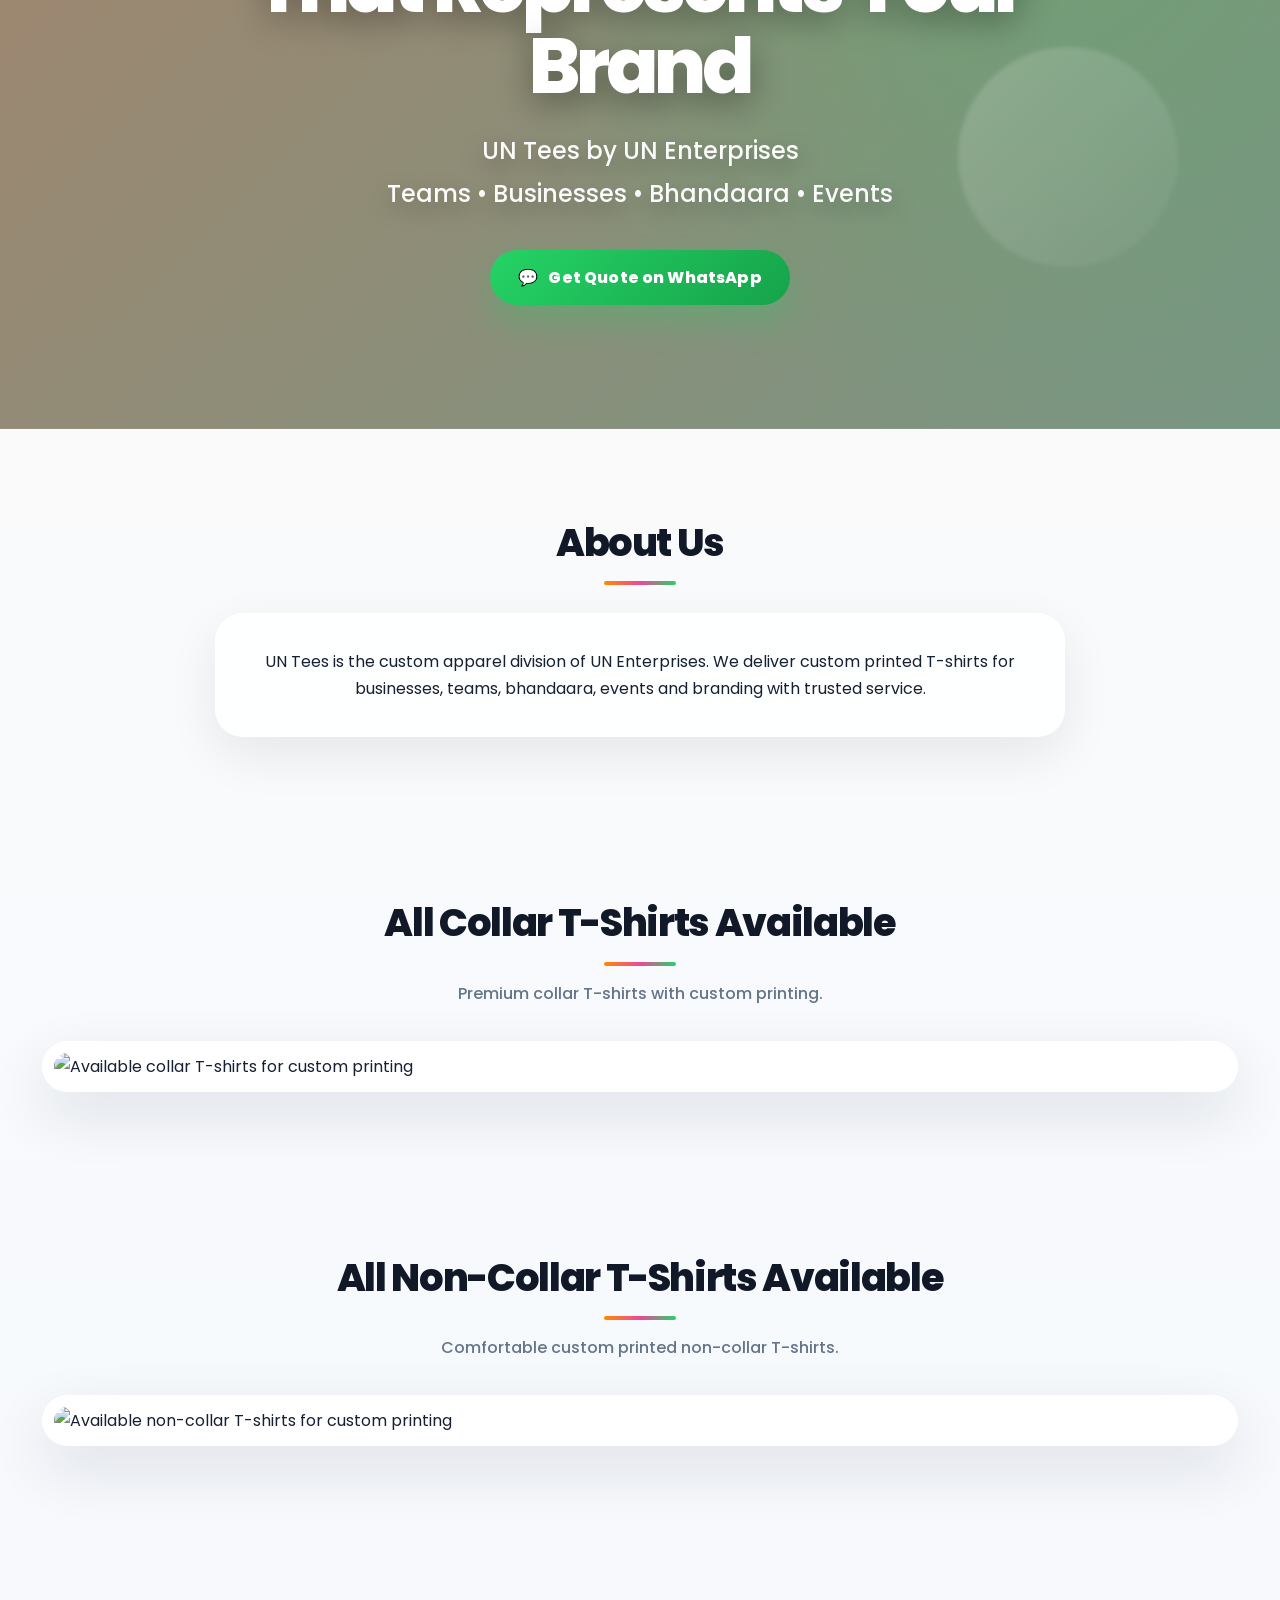
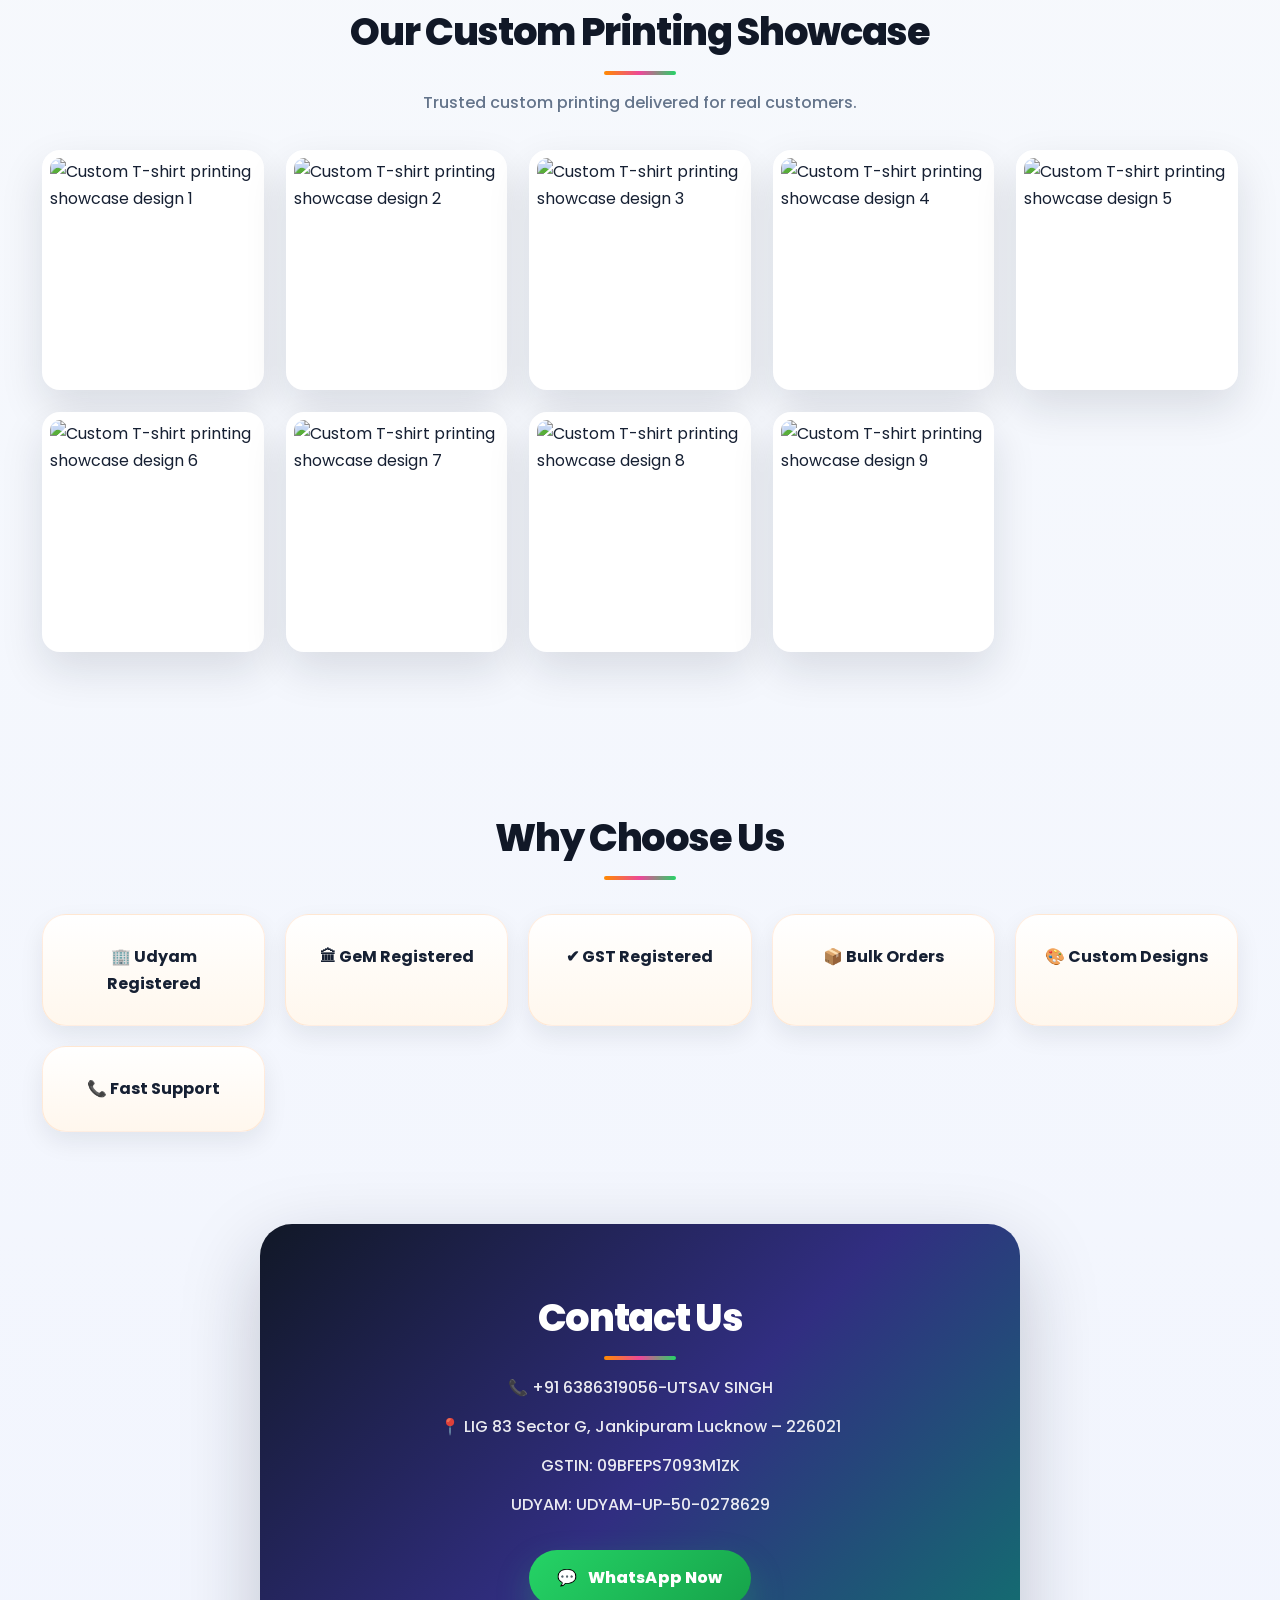
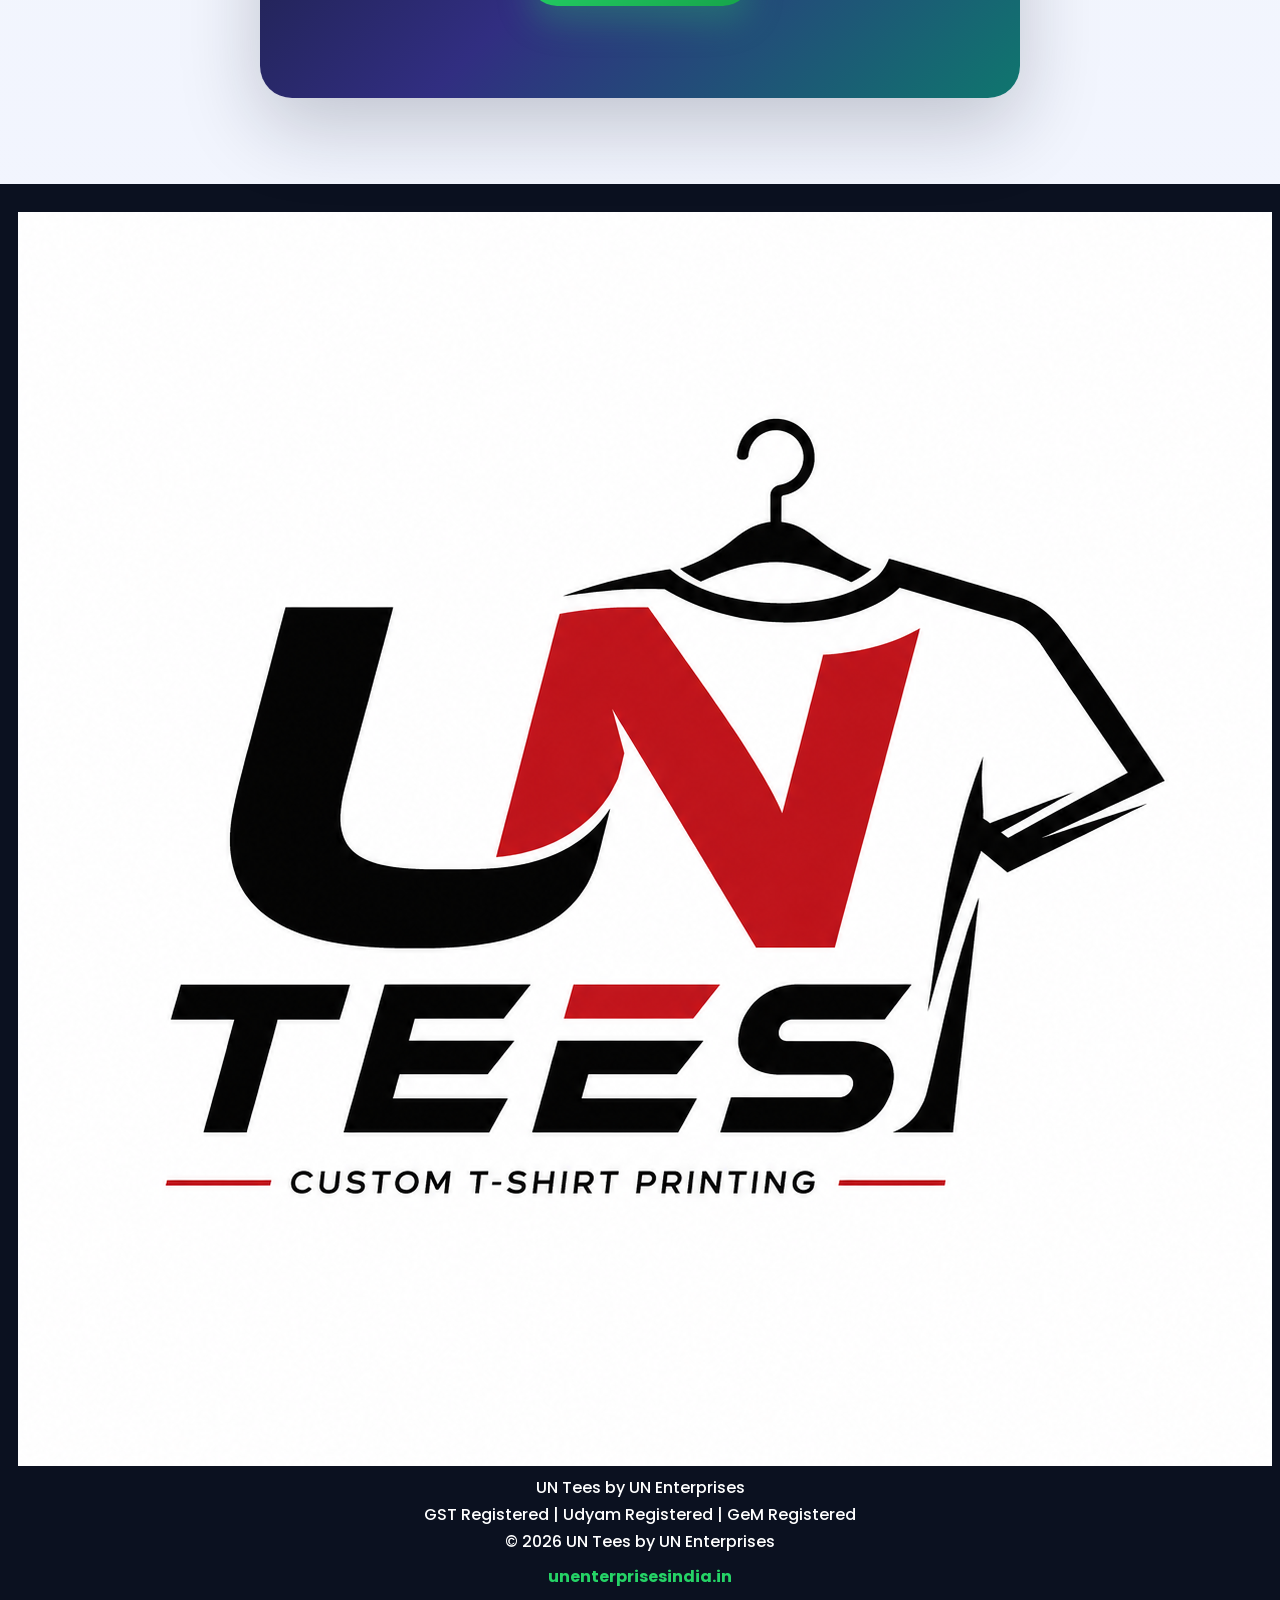
==== commit fafff04a: "Update index.html" ====
--- a/index.html
+++ b/index.html
@@ -7,6 +7,7 @@
 <link rel="preconnect" href="https://fonts.googleapis.com">
 <link rel="preconnect" href="https://fonts.gstatic.com" crossorigin>
 <link href="https://fonts.googleapis.com/css2?family=Poppins:wght@400;500;600;700;800&display=swap" rel="stylesheet">
+<link rel="icon" type="image/png" href="logo.png">
 <link rel="stylesheet" href="style.css">
 </head>
 
@@ -25,9 +26,9 @@
 
 <nav class="navbar">
 
-<div class="logo">
-UN Tees
-</div>
+<a href="#" class="logo" aria-label="UN Tees by UN Enterprises home">
+<img src="logo.png" alt="UN Tees by UN Enterprises logo">
+</a>
 
 <a
 href="tel:+916386319056"
@@ -211,6 +212,11 @@
 09BFEPS7093M1ZK
 </p>
 
+<p>
+UDYAM:
+UDYAM-UP-50-0278629
+</p> 
+
 <a
 href="https://wa.me/916386319056"
 class="btn"
@@ -227,6 +233,16 @@
 
 <footer class="footer">
 
+<img src="logo.png" alt="UN Tees by UN Enterprises logo" class="footer-logo">
+
+<p class="footer-brand">
+UN Tees by UN Enterprises
+</p>
+
+<p class="footer-registrations">
+GST Registered | Udyam Registered | GeM Registered
+</p>
+
 <p>
 © 2026 UN Tees by UN Enterprises
 </p>
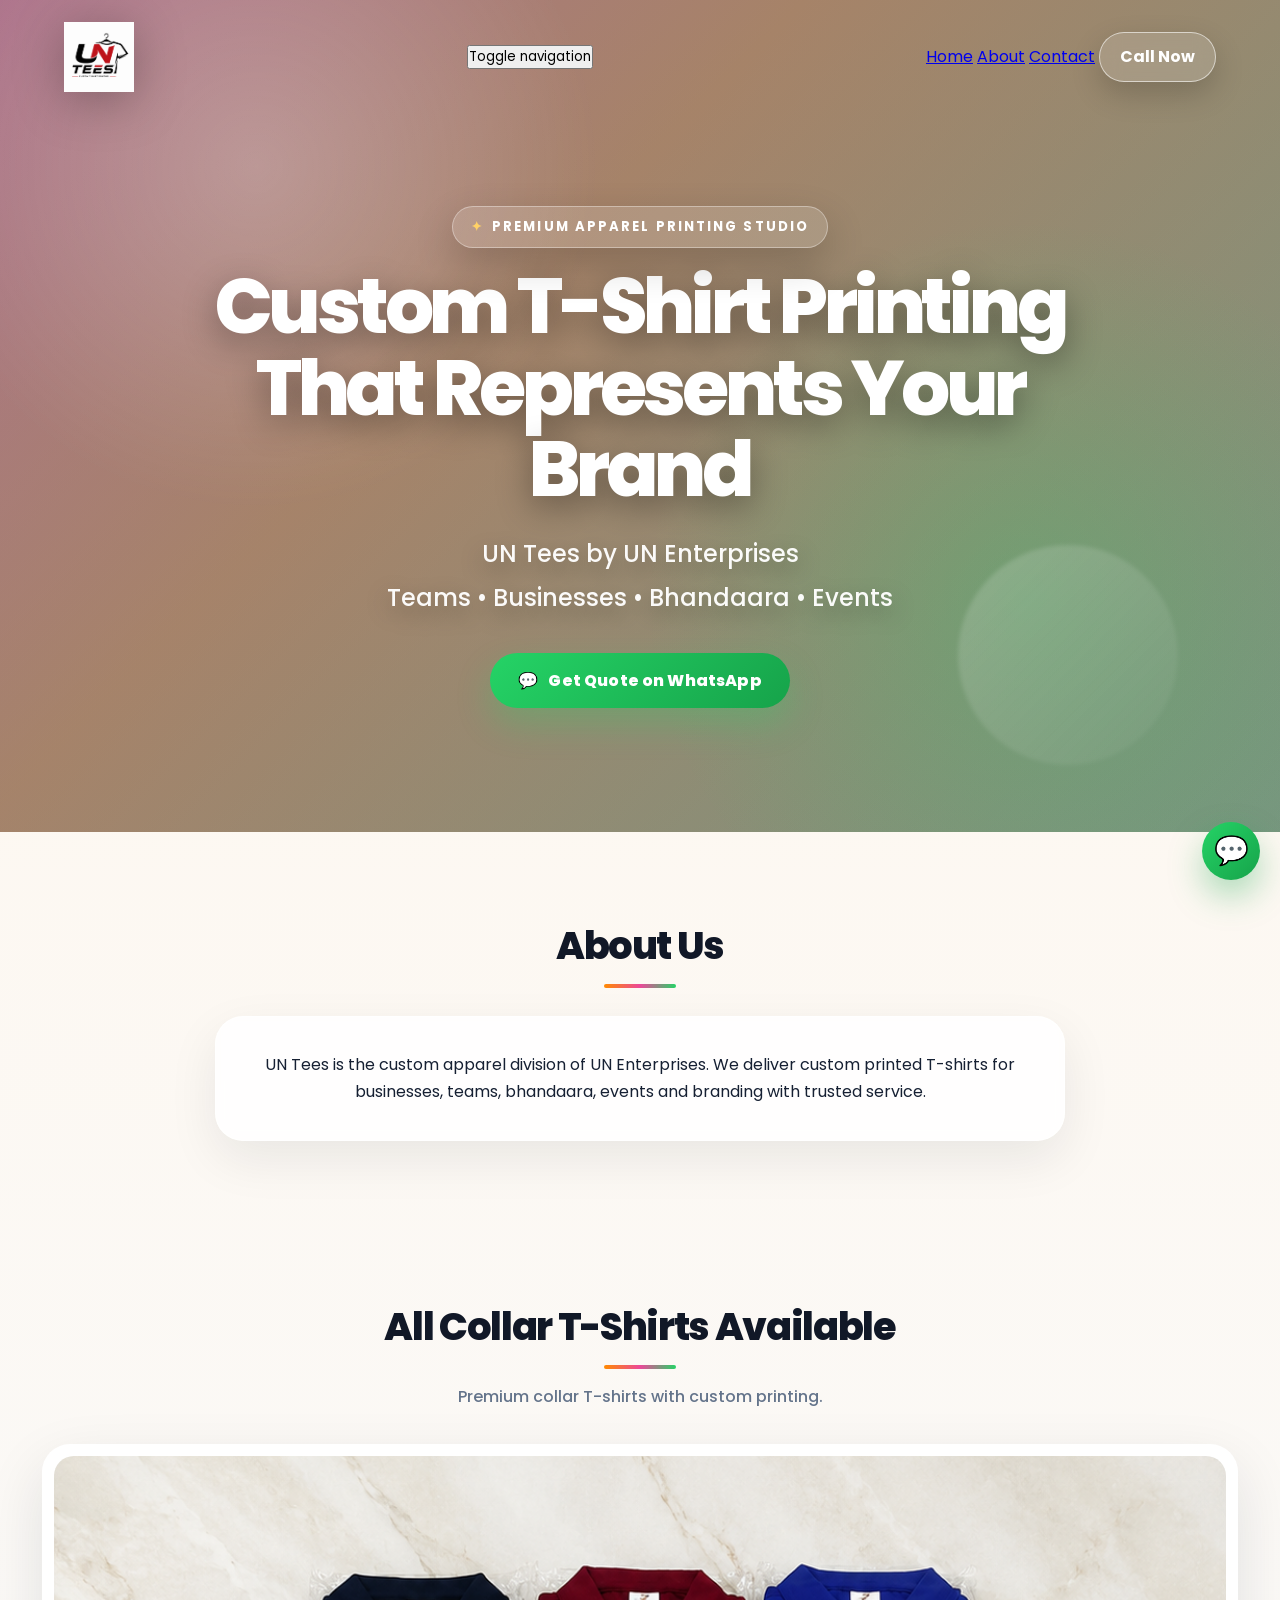
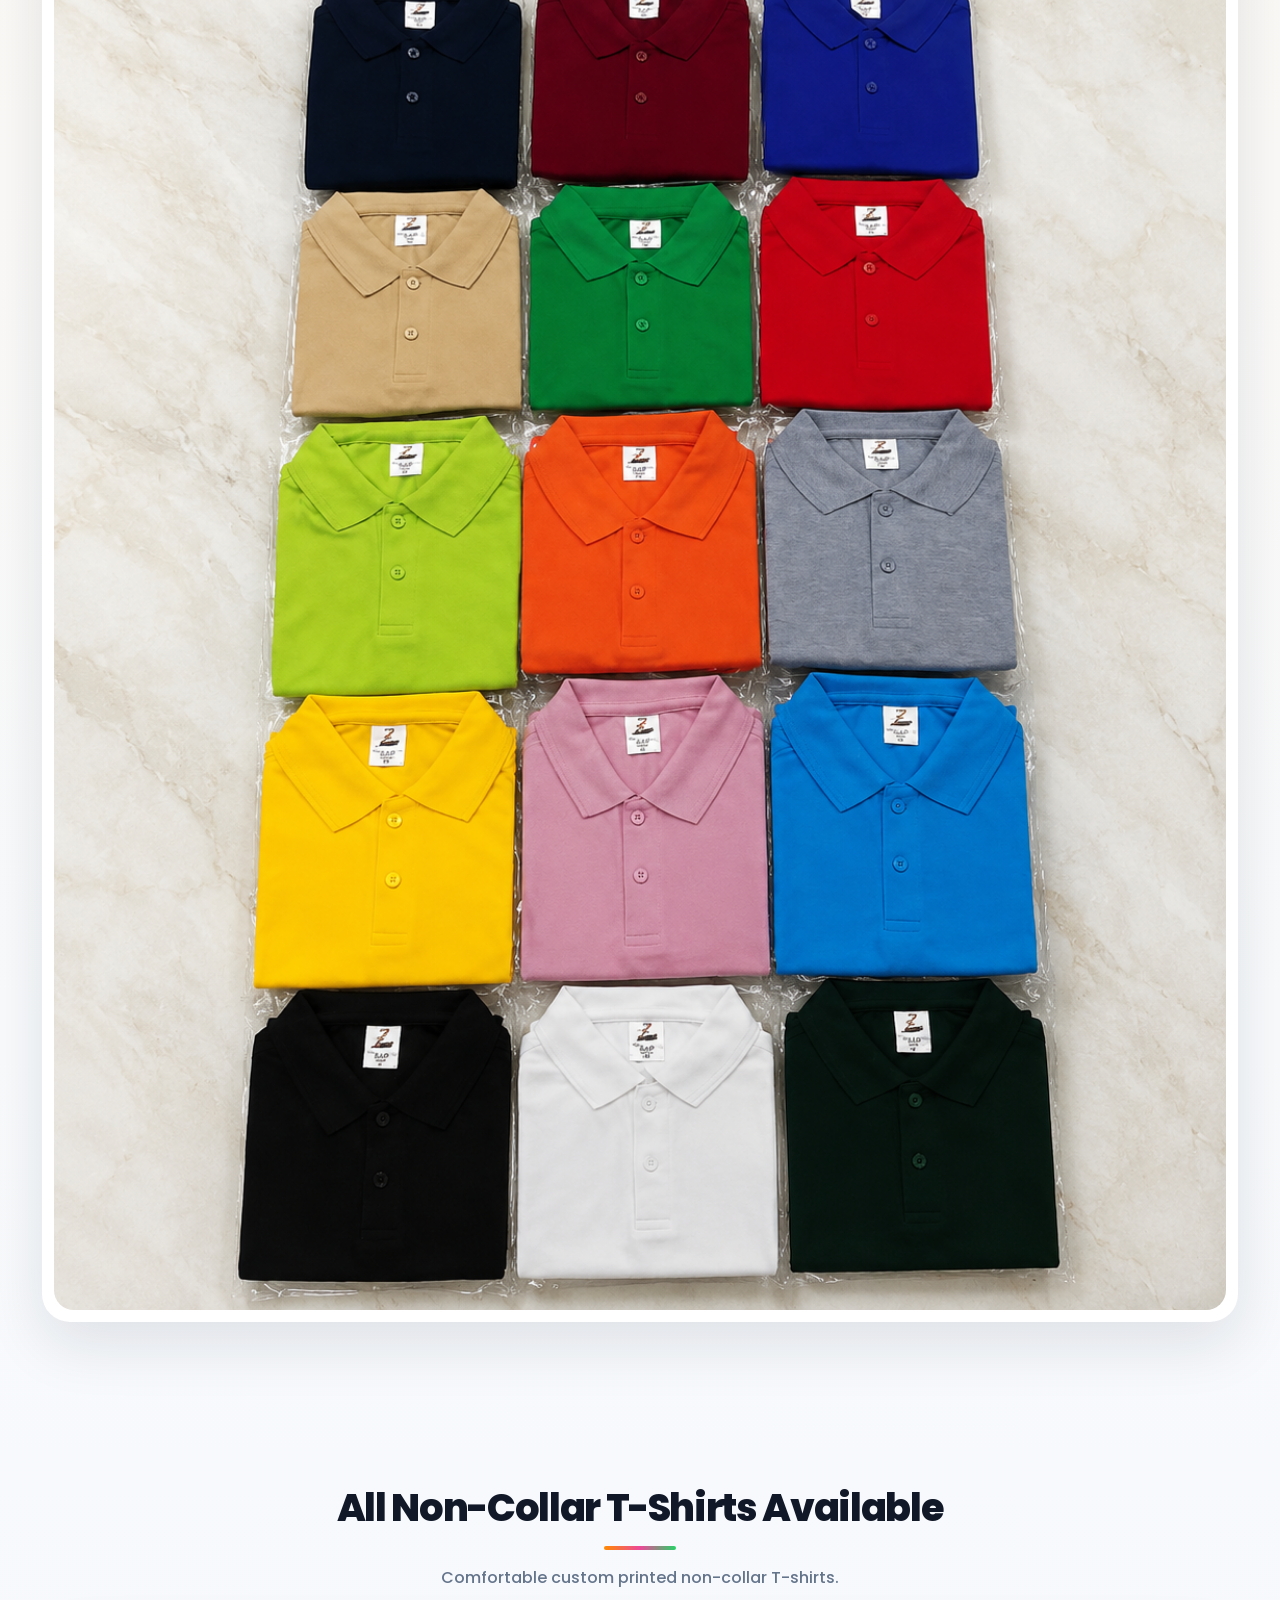
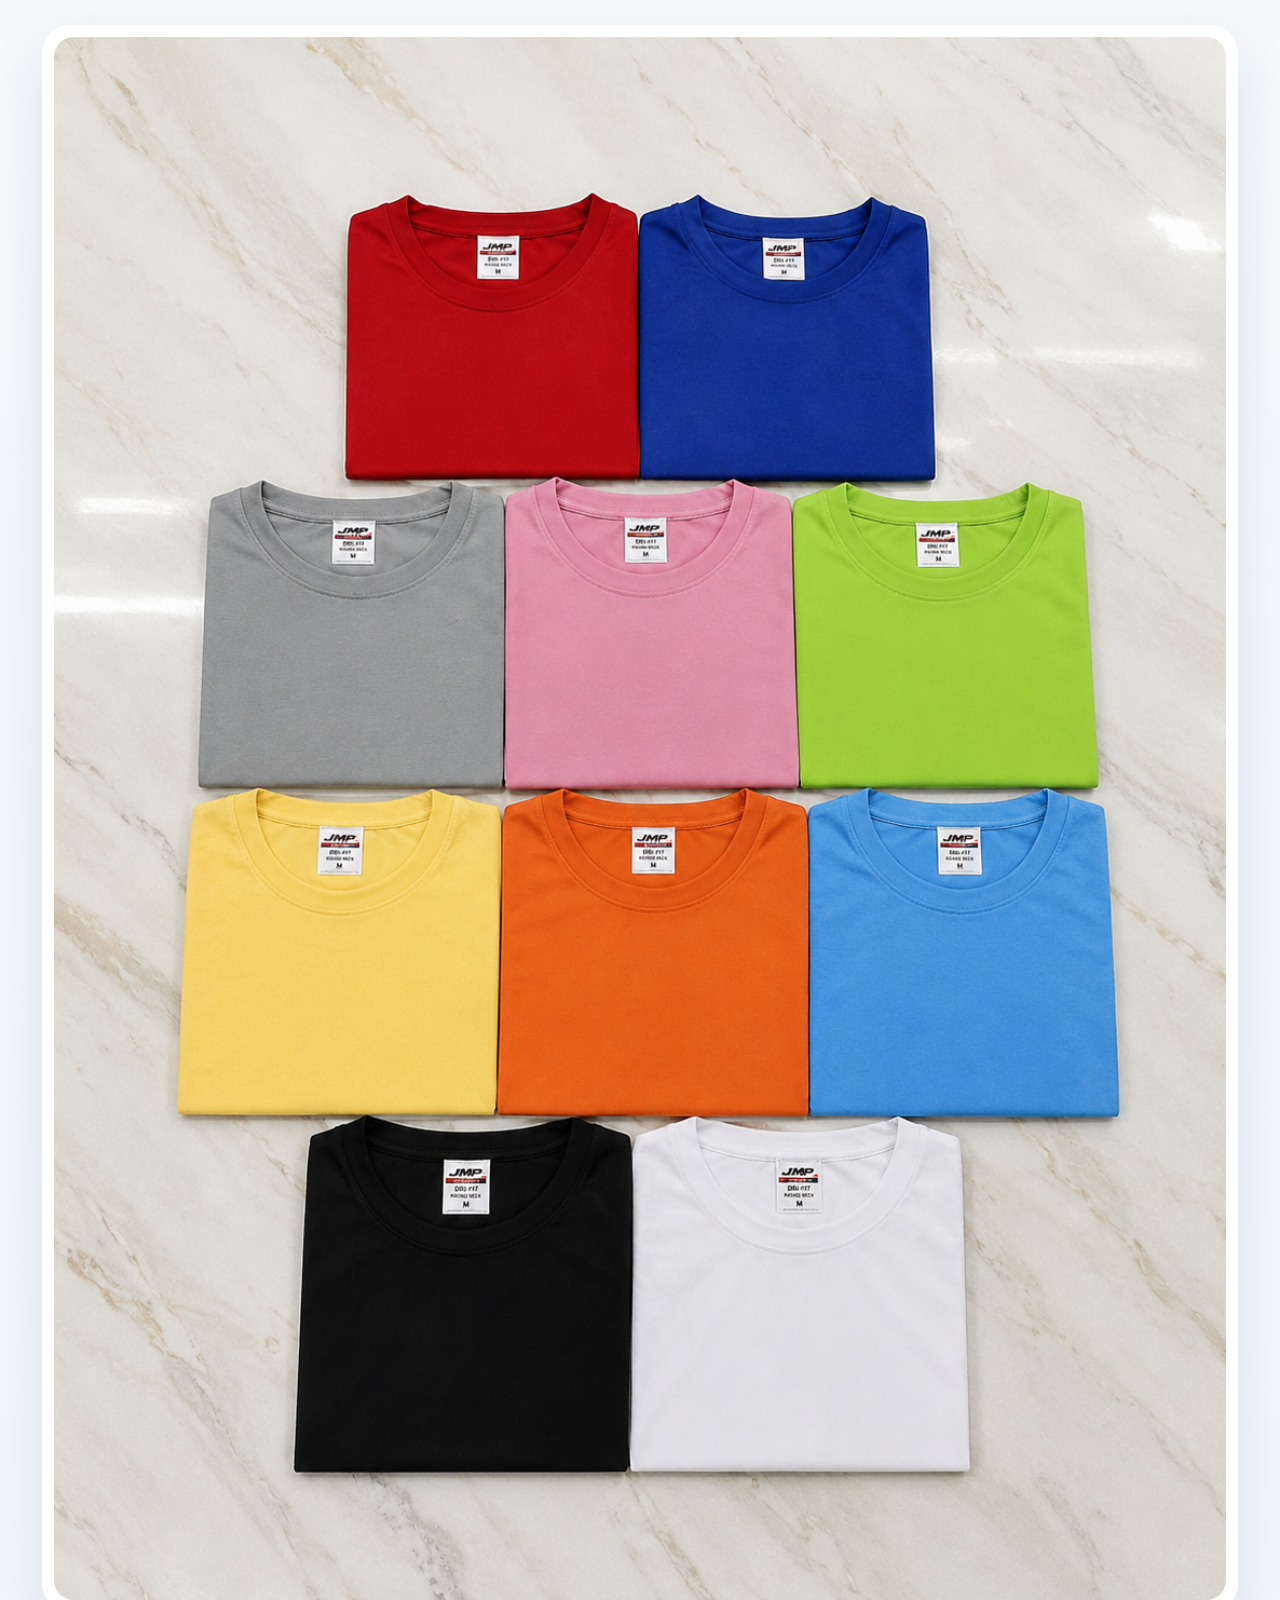
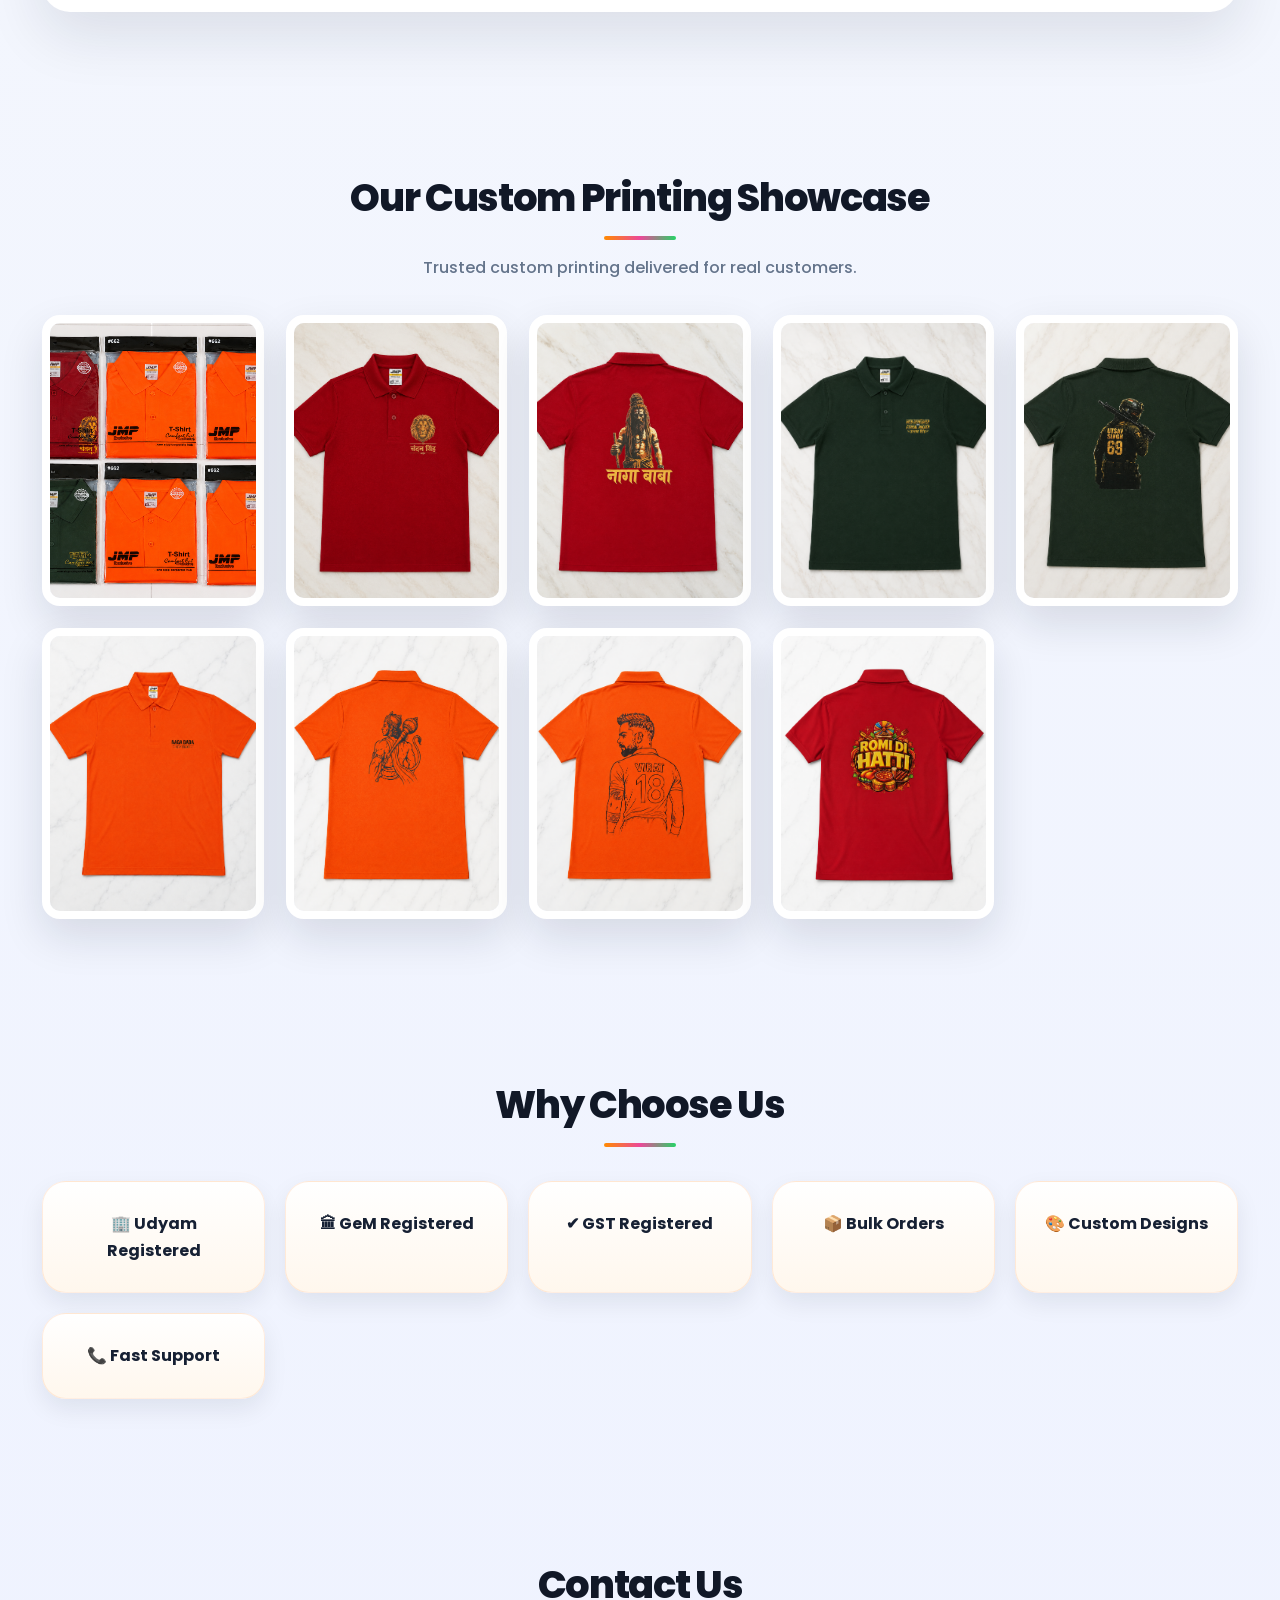
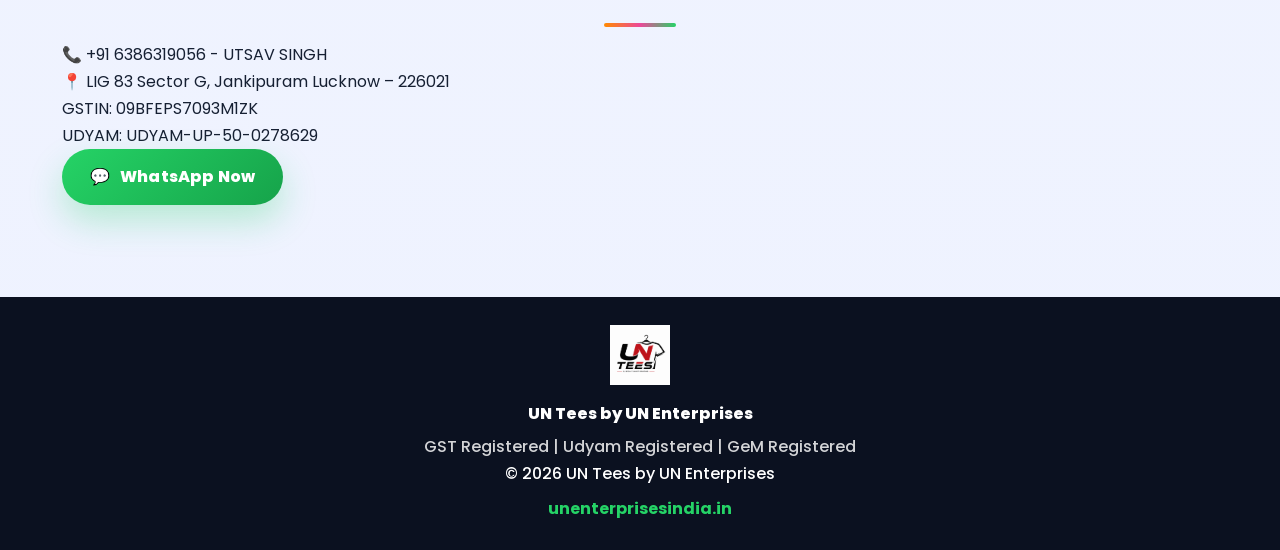
==== commit 7660c25e: "Update index.html" ====
--- a/index.html
+++ b/index.html
@@ -9,251 +9,87 @@
 <link href="https://fonts.googleapis.com/css2?family=Poppins:wght@400;500;600;700;800&display=swap" rel="stylesheet">
 <link rel="icon" type="image/png" href="logo.png">
 <link rel="stylesheet" href="style.css">
+<script src="script.js" defer></script>
 </head>
-
 <body>
-
-<a
-href="https://wa.me/916386319056"
-class="whatsapp-float"
-target="_blank"
-rel="noopener"
-aria-label="Chat with UN Tees on WhatsApp">
-💬
-</a>
-
+<a href="https://wa.me/916386319056" class="whatsapp-float" target="_blank" rel="noopener" aria-label="Chat with UN Tees on WhatsApp">💬</a>
 <header class="hero">
-
-<nav class="navbar">
-
-<a href="#" class="logo" aria-label="UN Tees by UN Enterprises home">
+<nav class="navbar" aria-label="Primary navigation">
+<a href="index.html" class="logo" aria-label="UN Tees by UN Enterprises home">
 <img src="logo.png" alt="UN Tees by UN Enterprises logo">
 </a>
-
-<a
-href="tel:+916386319056"
-class="nav-btn">
-Call Now
-</a>
-
+<button class="nav-toggle" type="button" aria-expanded="false" aria-controls="primary-menu">
+<span class="sr-only">Toggle navigation</span>
+<span></span><span></span><span></span>
+</button>
+<div class="nav-links" id="primary-menu">
+<a href="index.html" aria-current="page">Home</a>
+<a href="about.html">About</a>
+<a href="contact.html">Contact</a>
+<a href="tel:+916386319056" class="nav-btn">Call Now</a>
+</div>
 </nav>
-
 <div class="hero-content">
-
-<p class="eyebrow">
-Premium Apparel Printing Studio
-</p>
-
-<h1>
-Custom T-Shirt Printing That Represents Your Brand
-</h1>
-
-<p class="hero-subtitle">
-UN Tees by UN Enterprises<br>
-Teams • Businesses • Bhandaara • Events
-</p>
-
-<a
-href="https://wa.me/916386319056"
-class="btn hero-btn"
-target="_blank"
-rel="noopener">
-
-Get Quote on WhatsApp
-
-</a>
-
+<p class="eyebrow">Premium Apparel Printing Studio</p>
+<h1>Custom T-Shirt Printing That Represents Your Brand</h1>
+<p class="hero-subtitle">UN Tees by UN Enterprises<br>Teams • Businesses • Bhandaara • Events</p>
+<a href="https://wa.me/916386319056" class="btn hero-btn" target="_blank" rel="noopener">Get Quote on WhatsApp</a>
 </div>
-
 </header>
-
-
-
 <section class="about">
-
-<h2>
-About Us
-</h2>
-
-<p>
-
-UN Tees is the custom apparel division
-of UN Enterprises.
-
-We deliver custom printed T-shirts
-for businesses, teams, bhandaara,
-events and branding with trusted service.
-
-</p>
-
+<h2>About Us</h2>
+<p>UN Tees is the custom apparel division of UN Enterprises. We deliver custom printed T-shirts for businesses, teams, bhandaara, events and branding with trusted service.</p>
 </section>
-
-
-
-<!-- COLLAR -->
-
 <section class="products">
-
-<h2>
-All Collar T-Shirts Available
-</h2>
-
-<p class="tagline">
-Premium collar T-shirts with custom printing.
-</p>
-
-<div class="single-image">
-
-<img src="https://github.com/utsavsinghthc-cmd/un-enterprises-tshirts/blob/main/allteesavailable.png?raw=true" alt="Available collar T-shirts for custom printing">
-
+<h2>All Collar T-Shirts Available</h2>
+<p class="tagline">Premium collar T-shirts with custom printing.</p>
+<div class="single-image"><img src="allteesavailable.png" alt="Available collar T-shirts for custom printing"></div>
+</section>
+<section class="products">
+<h2>All Non-Collar T-Shirts Available</h2>
+<p class="tagline">Comfortable custom printed non-collar T-shirts.</p>
+<div class="single-image"><img src="noncollarteesavailable.png" alt="Available non-collar T-shirts for custom printing"></div>
+</section>
+<section class="products">
+<h2>Our Custom Printing Showcase</h2>
+<p class="tagline">Trusted custom printing delivered for real customers.</p>
+<div class="grid">
+<img src="alltees.png" alt="Custom T-shirt printing showcase design 1">
+<img src="display1.png" alt="Custom T-shirt printing showcase design 2">
+<img src="display.png" alt="Custom T-shirt printing showcase design 3">
+<img src="display3.png" alt="Custom T-shirt printing showcase design 4">
+<img src="display2.png" alt="Custom T-shirt printing showcase design 5">
+<img src="display5.png" alt="Custom T-shirt printing showcase design 6">
+<img src="display4.png" alt="Custom T-shirt printing showcase design 7">
+<img src="display6.png" alt="Custom T-shirt printing showcase design 8">
+<img src="display7.png" alt="Custom T-shirt printing showcase design 9">
 </div>
-
 </section>
-
-
-
-<!-- NON COLLAR -->
-
-<section class="products">
-
-<h2>
-All Non-Collar T-Shirts Available
-</h2>
-
-<p class="tagline">
-Comfortable custom printed non-collar T-shirts.
-</p>
-
-<div class="single-image">
-
-<img src="https://github.com/utsavsinghthc-cmd/un-enterprises-tshirts/blob/main/noncollarteesavailable.png?raw=true" alt="Available non-collar T-shirts for custom printing">
-
+<section class="why">
+<h2>Why Choose Us</h2>
+<div class="features">
+<div>🏢 Udyam Registered</div>
+<div>🏛 GeM Registered</div>
+<div>✔ GST Registered</div>
+<div>📦 Bulk Orders</div>
+<div>🎨 Custom Designs</div>
+<div>📞 Fast Support</div>
 </div>
-
 </section>
-
-
-
-<!-- SHOWCASE -->
-
-<section class="products">
-
-<h2>
-Our Custom Printing Showcase
-</h2>
-
-<p class="tagline">
-Trusted custom printing delivered for real customers.
-</p>
-
-<div class="grid">
-
-<img src="https://github.com/utsavsinghthc-cmd/un-enterprises-tshirts/blob/main/alltees.png?raw=true" alt="Custom T-shirt printing showcase design 1">
-<img src="https://github.com/utsavsinghthc-cmd/un-enterprises-tshirts/blob/main/display1.png?raw=true" alt="Custom T-shirt printing showcase design 2">
-<img src="https://github.com/utsavsinghthc-cmd/un-enterprises-tshirts/blob/main/display.png?raw=true" alt="Custom T-shirt printing showcase design 3">
-<img src="https://github.com/utsavsinghthc-cmd/un-enterprises-tshirts/blob/main/display3.png?raw=true" alt="Custom T-shirt printing showcase design 4">
-<img src="https://github.com/utsavsinghthc-cmd/un-enterprises-tshirts/blob/main/display2.png?raw=true" alt="Custom T-shirt printing showcase design 5">
-
-<img src="https://github.com/utsavsinghthc-cmd/un-enterprises-tshirts/blob/main/display5.png?raw=true" alt="Custom T-shirt printing showcase design 6">
-<img src="https://github.com/utsavsinghthc-cmd/un-enterprises-tshirts/blob/main/display4.png?raw=true" alt="Custom T-shirt printing showcase design 7">
-<img src="https://github.com/utsavsinghthc-cmd/un-enterprises-tshirts/blob/main/display6.png?raw=true" alt="Custom T-shirt printing showcase design 8">
-<img src="https://github.com/utsavsinghthc-cmd/un-enterprises-tshirts/blob/main/display7.png?raw=true" alt="Custom T-shirt printing showcase design 9">
-
-
-</div>
-
+<section class="contact-card">
+<h2>Contact Us</h2>
+<p>📞 +91 6386319056 - UTSAV SINGH</p>
+<p>📍 LIG 83 Sector G, Jankipuram Lucknow – 226021</p>
+<p>GSTIN: 09BFEPS7093M1ZK</p>
+<p>UDYAM: UDYAM-UP-50-0278629</p>
+<a href="https://wa.me/916386319056" class="btn" target="_blank" rel="noopener">WhatsApp Now</a>
 </section>
-
-
-
-<section class="why">
-
-<h2>
-Why Choose Us
-</h2>
-
-<div class="features">
-
-<div>🏢 Udyam Registered</div>
-
-<div>🏛 GeM Registered</div>
-
-<div>✔ GST Registered</div>
-
-<div>📦 Bulk Orders</div>
-
-<div>🎨 Custom Designs</div>
-
-<div>📞 Fast Support</div>
-
-</div>
-
-</section>
-
-
-
-<section class="contact">
-
-<h2>
-Contact Us
-</h2>
-
-<p>
-📞 +91 6386319056-UTSAV SINGH
-</p>
-
-<p>
-📍 LIG 83 Sector G,
-Jankipuram Lucknow – 226021
-</p>
-
-<p>
-GSTIN:
-09BFEPS7093M1ZK
-</p>
-
-<p>
-UDYAM:
-UDYAM-UP-50-0278629
-</p> 
-
-<a
-href="https://wa.me/916386319056"
-class="btn"
-target="_blank"
-rel="noopener">
-
-WhatsApp Now
-
-</a>
-
-</section>
-
-
-
 <footer class="footer">
-
 <img src="logo.png" alt="UN Tees by UN Enterprises logo" class="footer-logo">
-
-<p class="footer-brand">
-UN Tees by UN Enterprises
-</p>
-
-<p class="footer-registrations">
-GST Registered | Udyam Registered | GeM Registered
-</p>
-
-<p>
-© 2026 UN Tees by UN Enterprises
-</p>
-
-<p>
-<a href="https://unenterprisesindia.in" target="_blank" rel="noopener noreferrer">
-unenterprisesindia.in
-</a>
-</p>
-
+<p class="footer-brand">UN Tees by UN Enterprises</p>
+<p class="footer-registrations">GST Registered | Udyam Registered | GeM Registered</p>
+<p>© 2026 UN Tees by UN Enterprises</p>
+<p><a href="https://unenterprisesindia.in" target="_blank" rel="noopener noreferrer">unenterprisesindia.in</a></p>
 </footer>
-
 </body>
 </html>
--- a/style.css
+++ b/style.css
@@ -32,11 +32,17 @@
 }
 
 .logo{
-font-size:1.5rem;
-font-weight:800;
-color:#fff;
-letter-spacing:.02em;
-text-shadow:0 8px 24px rgba(0,0,0,.28);
+display:inline-flex;
+align-items:center;
+text-decoration:none;
+}
+
+.logo img{
+height:70px;
+width:auto;
+display:block;
+object-fit:contain;
+filter:drop-shadow(0 8px 24px rgba(0,0,0,.28));
 }
 
 .nav-btn{
@@ -357,6 +363,23 @@
 font-weight:500;
 }
 
+.footer-logo{
+height:60px;
+width:auto;
+display:block;
+object-fit:contain;
+margin:0 auto 15px;
+}
+
+.footer-brand{
+font-weight:800;
+}
+
+.footer-registrations{
+margin-top:6px;
+color:rgba(255,255,255,.82);
+}
+
 footer a{
 display:inline-block;
 margin-top:8px;
@@ -442,8 +465,12 @@
 padding:18px 20px;
 }
 
-.logo{
-font-size:1.25rem;
+.logo img{
+height:55px;
+}
+
+.footer-logo{
+height:50px;
 }
 
 .nav-btn{
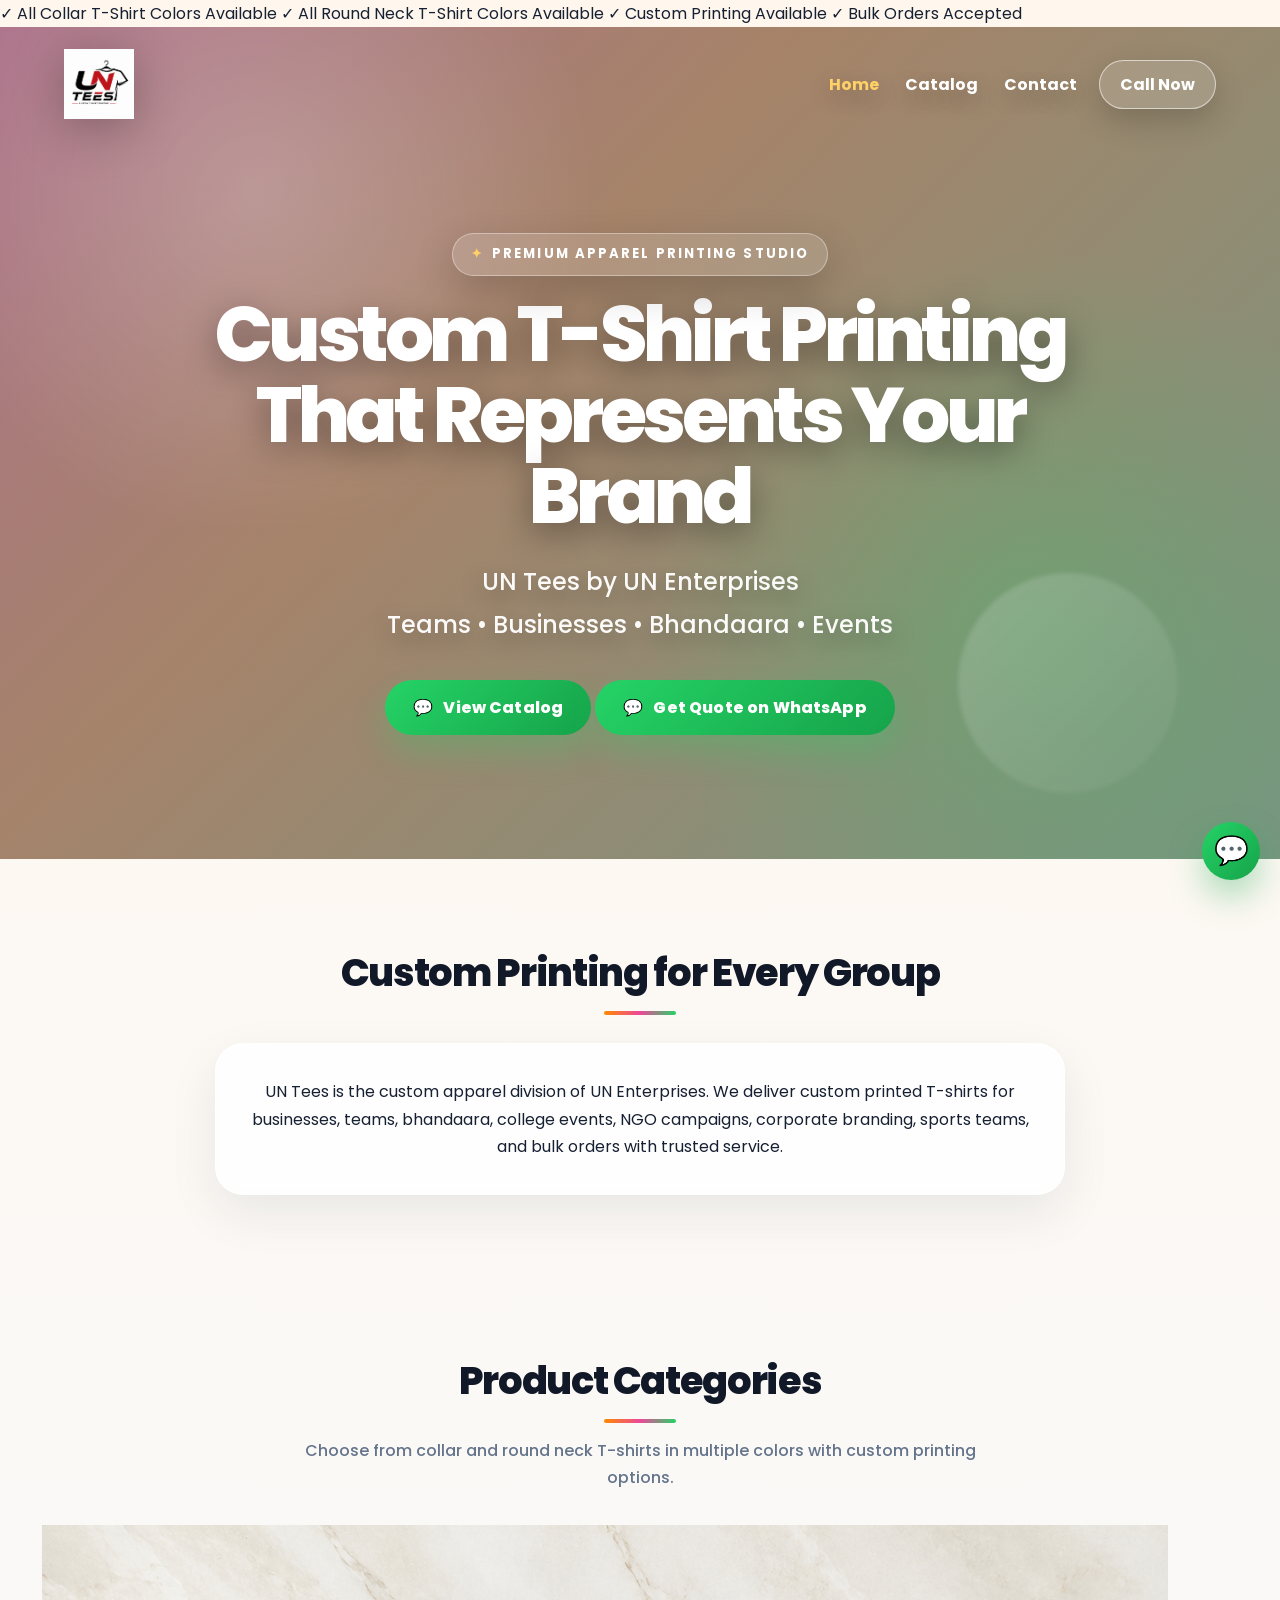
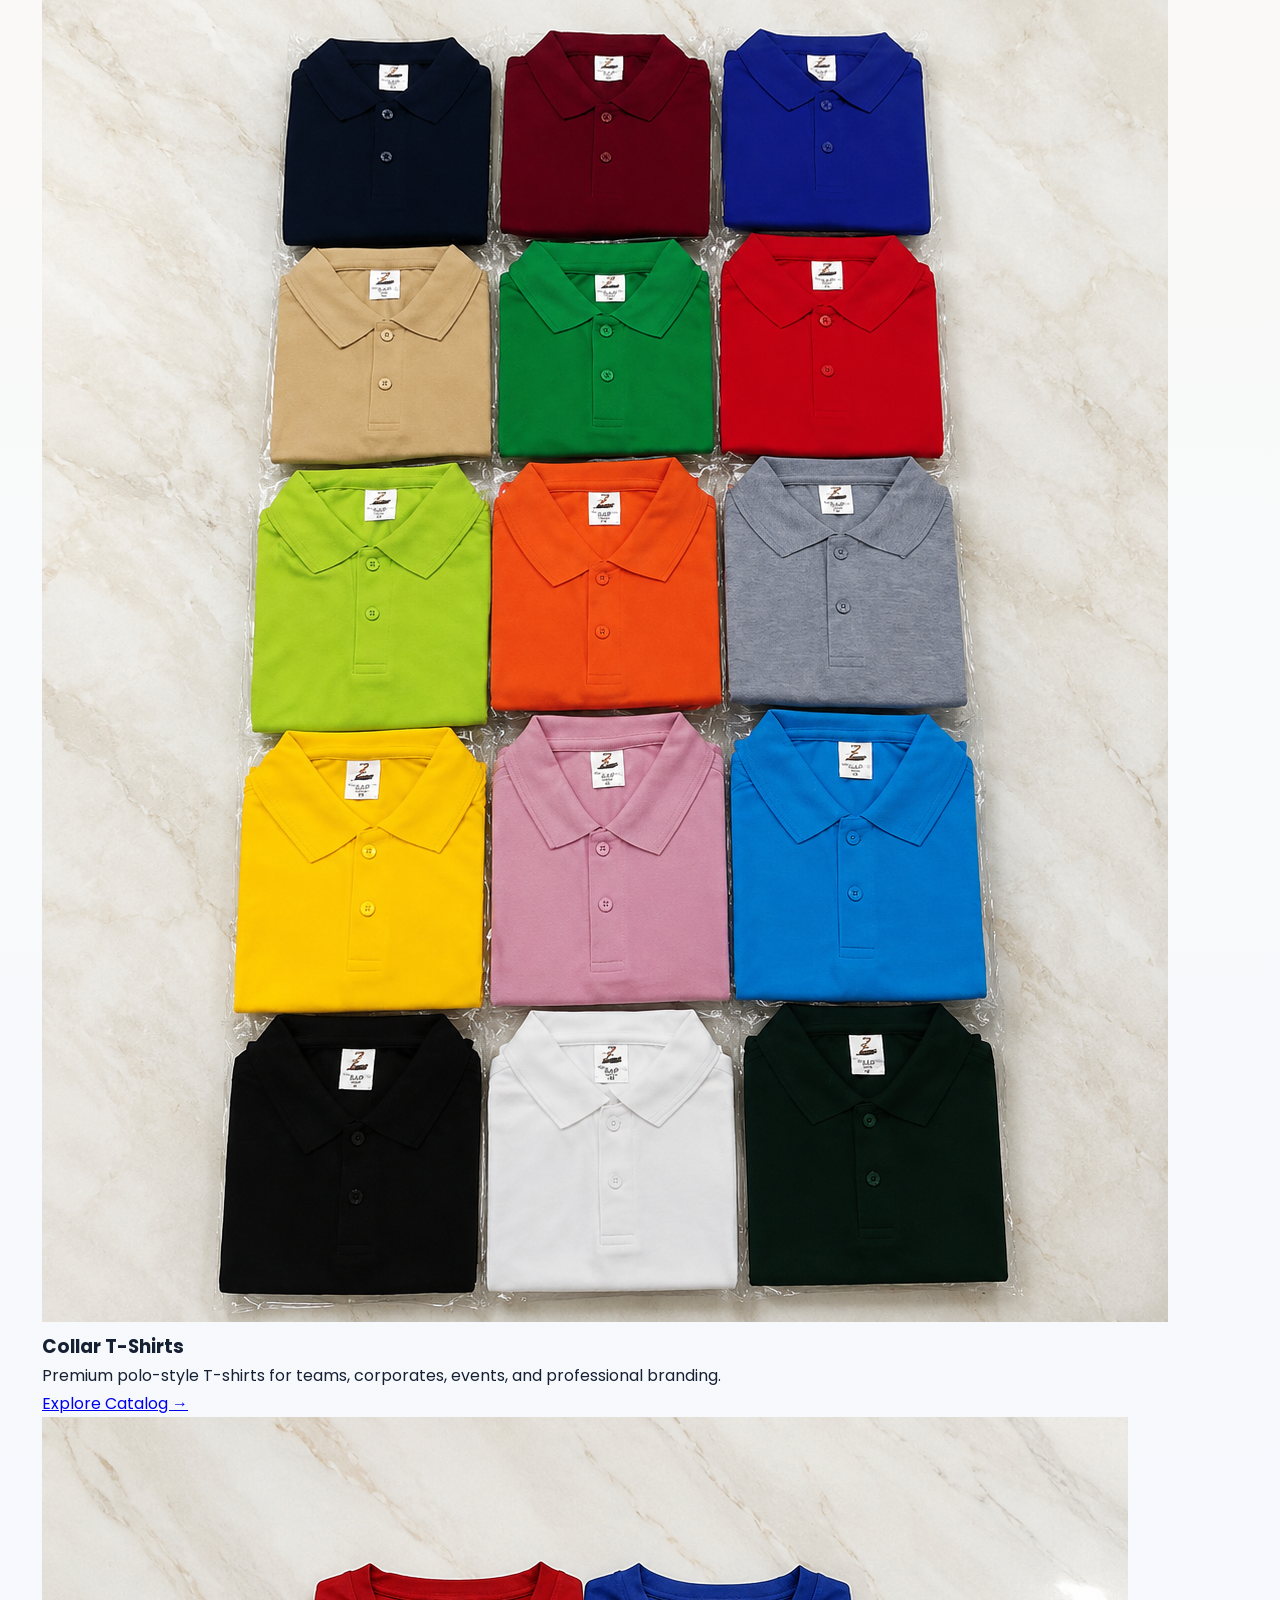
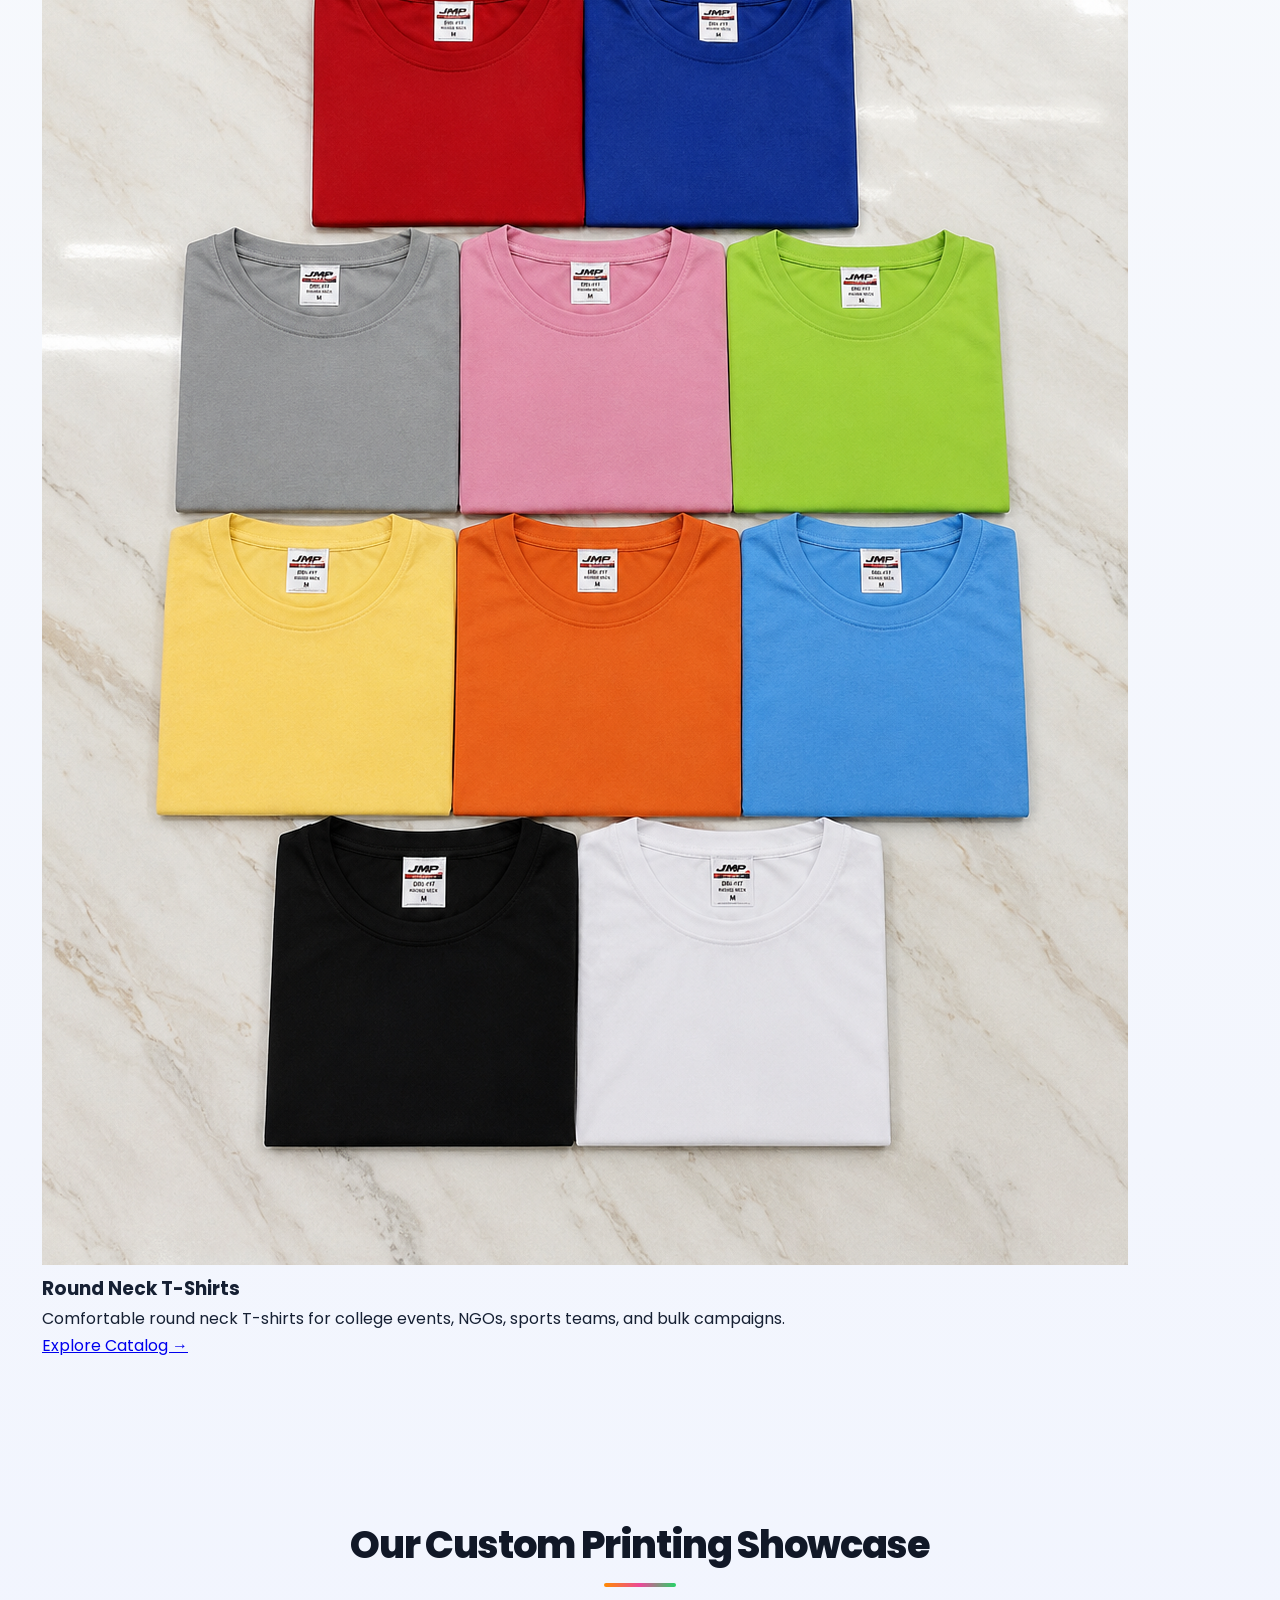
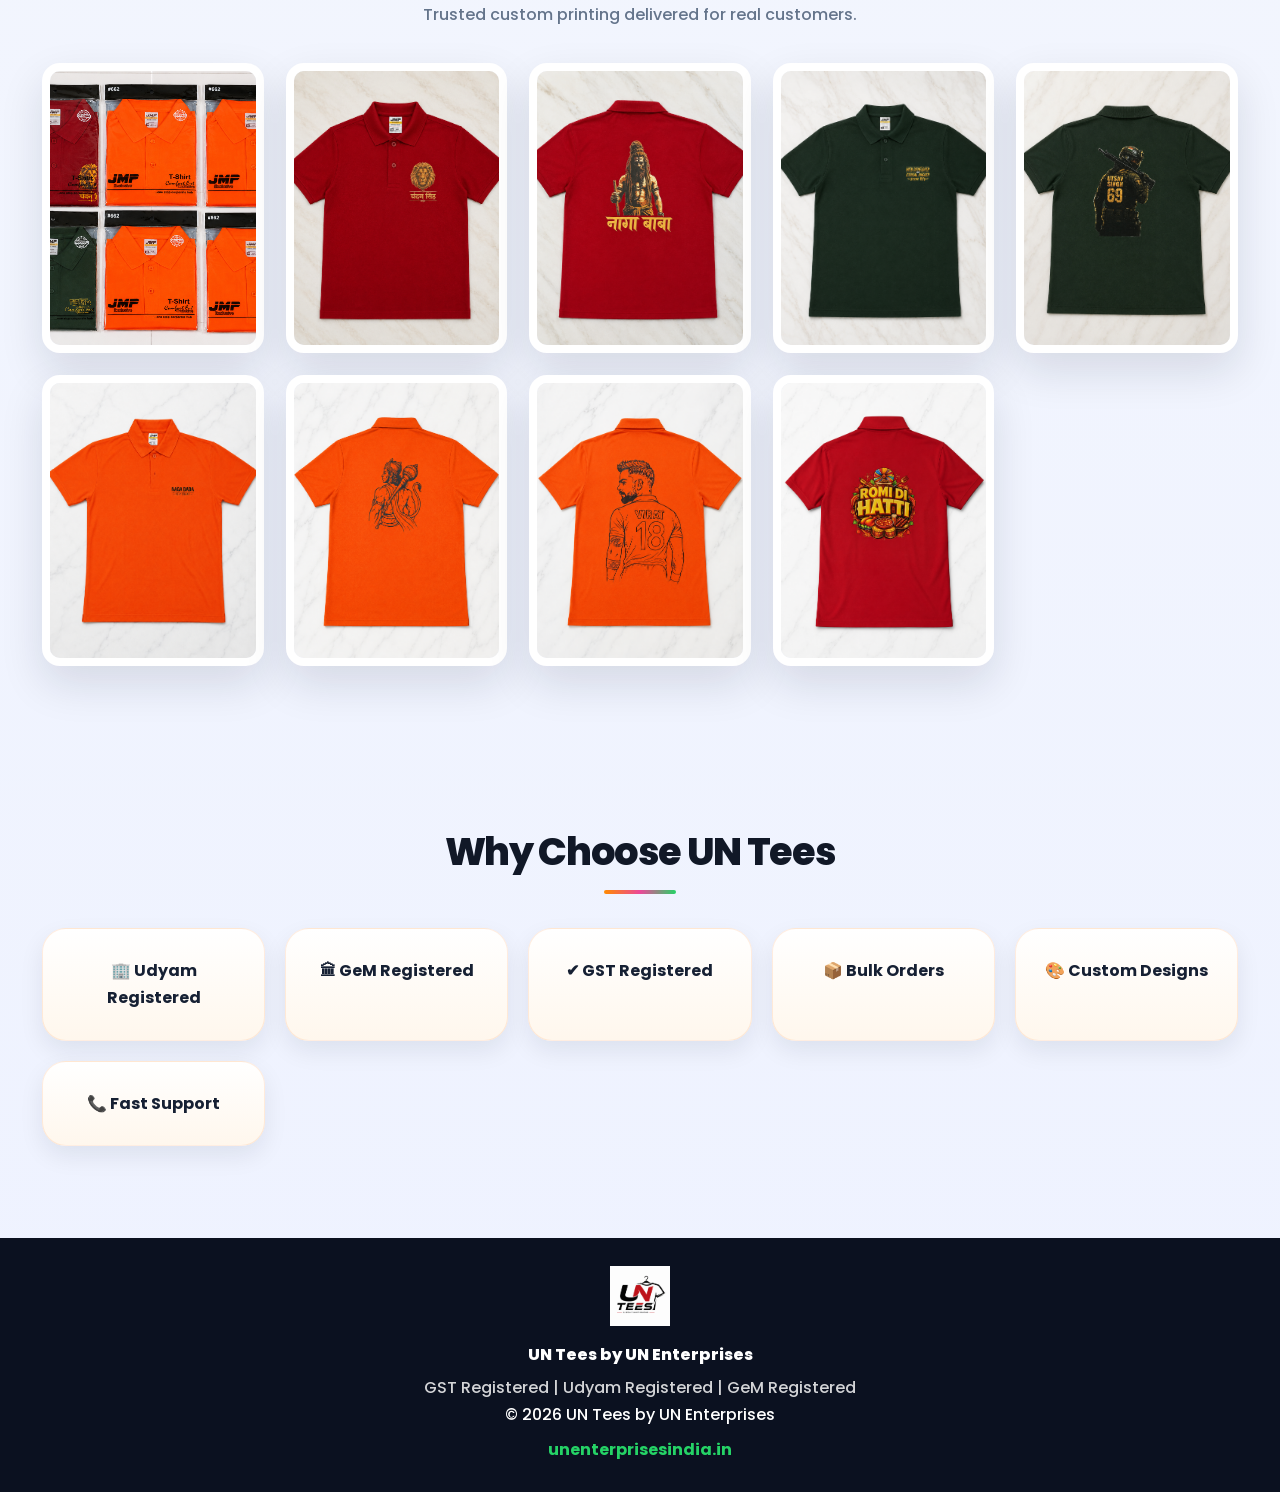
==== commit 812499de: "Update index.html" ====
--- a/index.html
+++ b/index.html
@@ -3,7 +3,8 @@
 <head>
 <meta charset="UTF-8">
 <meta name="viewport" content="width=device-width, initial-scale=1.0">
-<title>UN Tees by UN Enterprises</title>
+<title>UN Tees | Custom T-Shirt Printing</title>
+<meta name="description" content="Custom T-Shirt Printing for Colleges, NGOs, Sports Teams, Corporate Events and Bulk Orders.">
 <link rel="preconnect" href="https://fonts.googleapis.com">
 <link rel="preconnect" href="https://fonts.gstatic.com" crossorigin>
 <link href="https://fonts.googleapis.com/css2?family=Poppins:wght@400;500;600;700;800&display=swap" rel="stylesheet">
@@ -12,19 +13,20 @@
 <script src="script.js" defer></script>
 </head>
 <body>
+<div class="announcement-bar" aria-label="UN Tees service highlights">
+<span>✓ All Collar T-Shirt Colors Available</span>
+<span>✓ All Round Neck T-Shirt Colors Available</span>
+<span>✓ Custom Printing Available</span>
+<span>✓ Bulk Orders Accepted</span>
+</div>
 <a href="https://wa.me/916386319056" class="whatsapp-float" target="_blank" rel="noopener" aria-label="Chat with UN Tees on WhatsApp">💬</a>
 <header class="hero">
 <nav class="navbar" aria-label="Primary navigation">
-<a href="index.html" class="logo" aria-label="UN Tees by UN Enterprises home">
-<img src="logo.png" alt="UN Tees by UN Enterprises logo">
-</a>
-<button class="nav-toggle" type="button" aria-expanded="false" aria-controls="primary-menu">
-<span class="sr-only">Toggle navigation</span>
-<span></span><span></span><span></span>
-</button>
+<a href="index.html" class="logo" aria-label="UN Tees home"><img src="logo.png" alt="UN Tees by UN Enterprises logo"></a>
+<button class="nav-toggle" type="button" aria-expanded="false" aria-controls="primary-menu"><span class="sr-only">Toggle navigation</span><span></span><span></span><span></span></button>
 <div class="nav-links" id="primary-menu">
 <a href="index.html" aria-current="page">Home</a>
-<a href="about.html">About</a>
+<a href="catalog.html">Catalog</a>
 <a href="contact.html">Contact</a>
 <a href="tel:+916386319056" class="nav-btn">Call Now</a>
 </div>
@@ -33,22 +35,38 @@
 <p class="eyebrow">Premium Apparel Printing Studio</p>
 <h1>Custom T-Shirt Printing That Represents Your Brand</h1>
 <p class="hero-subtitle">UN Tees by UN Enterprises<br>Teams • Businesses • Bhandaara • Events</p>
-<a href="https://wa.me/916386319056" class="btn hero-btn" target="_blank" rel="noopener">Get Quote on WhatsApp</a>
+<div class="hero-actions">
+<a href="catalog.html" class="btn btn-gold">View Catalog</a>
+<a href="https://wa.me/916386319056" class="btn" target="_blank" rel="noopener">Get Quote on WhatsApp</a>
+</div>
 </div>
 </header>
-<section class="about">
-<h2>About Us</h2>
-<p>UN Tees is the custom apparel division of UN Enterprises. We deliver custom printed T-shirts for businesses, teams, bhandaara, events and branding with trusted service.</p>
+<main>
+<section class="about intro-strip">
+<h2>Custom Printing for Every Group</h2>
+<p>UN Tees is the custom apparel division of UN Enterprises. We deliver custom printed T-shirts for businesses, teams, bhandaara, college events, NGO campaigns, corporate branding, sports teams, and bulk orders with trusted service.</p>
 </section>
 <section class="products">
-<h2>All Collar T-Shirts Available</h2>
-<p class="tagline">Premium collar T-shirts with custom printing.</p>
-<div class="single-image"><img src="allteesavailable.png" alt="Available collar T-shirts for custom printing"></div>
-</section>
-<section class="products">
-<h2>All Non-Collar T-Shirts Available</h2>
-<p class="tagline">Comfortable custom printed non-collar T-shirts.</p>
-<div class="single-image"><img src="noncollarteesavailable.png" alt="Available non-collar T-shirts for custom printing"></div>
+<h2>Product Categories</h2>
+<p class="tagline">Choose from collar and round neck T-shirts in multiple colors with custom printing options.</p>
+<div class="category-grid">
+<article class="category-card">
+<img src="allteesavailable.png" alt="Available collar T-shirt colors for custom printing">
+<div>
+<h3>Collar T-Shirts</h3>
+<p>Premium polo-style T-shirts for teams, corporates, events, and professional branding.</p>
+<a href="catalog.html" class="text-link">Explore Catalog →</a>
+</div>
+</article>
+<article class="category-card">
+<img src="noncollarteesavailable.png" alt="Available round neck T-shirt colors for custom printing">
+<div>
+<h3>Round Neck T-Shirts</h3>
+<p>Comfortable round neck T-shirts for college events, NGOs, sports teams, and bulk campaigns.</p>
+<a href="catalog.html" class="text-link">Explore Catalog →</a>
+</div>
+</article>
+</div>
 </section>
 <section class="products">
 <h2>Our Custom Printing Showcase</h2>
@@ -66,7 +84,7 @@
 </div>
 </section>
 <section class="why">
-<h2>Why Choose Us</h2>
+<h2>Why Choose UN Tees</h2>
 <div class="features">
 <div>🏢 Udyam Registered</div>
 <div>🏛 GeM Registered</div>
@@ -76,14 +94,7 @@
 <div>📞 Fast Support</div>
 </div>
 </section>
-<section class="contact-card">
-<h2>Contact Us</h2>
-<p>📞 +91 6386319056 - UTSAV SINGH</p>
-<p>📍 LIG 83 Sector G, Jankipuram Lucknow – 226021</p>
-<p>GSTIN: 09BFEPS7093M1ZK</p>
-<p>UDYAM: UDYAM-UP-50-0278629</p>
-<a href="https://wa.me/916386319056" class="btn" target="_blank" rel="noopener">WhatsApp Now</a>
-</section>
+</main>
 <footer class="footer">
 <img src="logo.png" alt="UN Tees by UN Enterprises logo" class="footer-logo">
 <p class="footer-brand">UN Tees by UN Enterprises</p>
--- a/style.css
+++ b/style.css
@@ -280,7 +280,6 @@
 border-radius:18px;
 }
 
-
 .grid{
 display:grid;
 grid-template-columns:repeat(auto-fit,minmax(220px,1fr));
@@ -548,3 +547,244 @@
 }
 
 }
+
+.nav-links{
+display:flex;
+align-items:center;
+gap:18px;
+}
+
+.nav-links a:not(.nav-btn){
+color:#fff;
+text-decoration:none;
+font-weight:700;
+padding:8px 4px;
+text-shadow:0 8px 22px rgba(0,0,0,.28);
+}
+
+.nav-links a[aria-current="page"]:not(.nav-btn),
+.nav-links a:not(.nav-btn):hover{
+color:#ffd166;
+}
+
+.nav-toggle{
+display:none;
+width:44px;
+height:44px;
+border:1px solid rgba(255,255,255,.48);
+border-radius:12px;
+background:rgba(255,255,255,.14);
+backdrop-filter:blur(10px);
+cursor:pointer;
+}
+
+.nav-toggle span:not(.sr-only){
+display:block;
+width:22px;
+height:2px;
+margin:5px auto;
+border-radius:999px;
+background:#fff;
+}
+
+.sr-only{
+position:absolute;
+width:1px;
+height:1px;
+padding:0;
+margin:-1px;
+overflow:hidden;
+clip:rect(0,0,0,0);
+white-space:nowrap;
+border:0;
+}
+
+.page-hero{
+position:relative;
+overflow:hidden;
+isolation:isolate;
+background-image:linear-gradient(135deg,rgba(236,72,153,.42),rgba(249,115,22,.3),rgba(37,211,102,.22)),linear-gradient(rgba(0,0,0,.55),rgba(0,0,0,.55)),url("https://images.pexels.com/photos/8532616/pexels-photo-8532616.jpeg");
+background-size:cover;
+background-position:center;
+color:#fff;
+}
+
+.page-hero::before{
+content:"";
+position:absolute;
+inset:0;
+z-index:-1;
+background:radial-gradient(circle at 18% 25%,rgba(255,255,255,.18),transparent 28%),radial-gradient(circle at 82% 65%,rgba(37,211,102,.18),transparent 32%);
+}
+
+.page-hero-content{
+max-width:980px;
+margin:0 auto;
+padding:84px 22px 110px;
+text-align:center;
+}
+
+.page-hero-content h1{
+font-size:clamp(2.2rem,5vw,4.2rem);
+line-height:1.08;
+font-weight:800;
+letter-spacing:-.045em;
+text-shadow:0 10px 34px rgba(0,0,0,.38);
+margin-bottom:22px;
+}
+
+.page-hero-content p:not(.eyebrow){
+max-width:760px;
+margin:0 auto;
+font-size:clamp(1rem,2vw,1.25rem);
+color:rgba(255,255,255,.94);
+}
+
+.content-section{
+max-width:1160px;
+}
+
+.two-column,
+.contact-layout{
+display:grid;
+grid-template-columns:1.1fr .9fr;
+gap:28px;
+align-items:center;
+}
+
+.content-section p{
+margin:16px 0;
+color:#475569;
+font-weight:500;
+}
+
+.info-card,
+.contact-panel{
+background:rgba(255,255,255,.88);
+border:1px solid rgba(255,255,255,.76);
+border-radius:28px;
+box-shadow:0 18px 50px rgba(15,23,42,.08);
+padding:30px;
+backdrop-filter:blur(8px);
+}
+
+.brand-card{
+text-align:center;
+background:linear-gradient(180deg,#fff,#fff7ed);
+}
+
+.brand-card img{
+max-width:220px;
+width:70%;
+height:auto;
+filter:drop-shadow(0 12px 28px rgba(15,23,42,.18));
+}
+
+.info-card h3{
+font-size:1.35rem;
+margin-bottom:10px;
+color:#111827;
+}
+
+.detail-list{
+list-style:none;
+margin-top:12px;
+}
+
+.detail-list li{
+margin:10px 0;
+color:#475569;
+}
+
+.mission-grid{
+display:grid;
+grid-template-columns:repeat(2,minmax(0,1fr));
+gap:24px;
+}
+
+.service-grid{
+margin-top:28px;
+}
+
+.contact-card{
+max-width:760px;
+margin-bottom:86px;
+text-align:center;
+background:linear-gradient(135deg,#111827,#312e81 52%,#0f766e);
+color:#fff;
+border-radius:32px;
+box-shadow:0 28px 80px rgba(17,24,39,.22);
+transition:transform .28s ease,box-shadow .28s ease,border-color .28s ease;
+}
+
+.contact-card h2{color:#fff;}
+.contact-card p{margin:12px auto;font-weight:500;color:rgba(255,255,255,.9);}
+.contact-card .btn{margin-top:20px;}
+
+.contact-form{
+display:flex;
+flex-direction:column;
+gap:12px;
+}
+
+.contact-form label{
+font-weight:700;
+color:#111827;
+}
+
+.contact-form input,
+.contact-form textarea{
+width:100%;
+border:1px solid rgba(100,116,139,.28);
+border-radius:16px;
+padding:14px 16px;
+font:inherit;
+color:#162033;
+background:#fff;
+outline:none;
+transition:border-color .2s ease,box-shadow .2s ease;
+}
+
+.contact-form input:focus,
+.contact-form textarea:focus{
+border-color:#ff8a00;
+box-shadow:0 0 0 4px rgba(255,138,0,.12);
+}
+
+.form-btn{
+border:0;
+cursor:pointer;
+margin-top:10px;
+}
+
+.contact-details a:not(.btn){
+color:#0f766e;
+font-weight:800;
+text-decoration:none;
+}
+
+@media(max-width:768px){
+.nav-toggle{display:block;}
+.nav-links{
+position:absolute;
+top:86px;
+left:18px;
+right:18px;
+display:none;
+flex-direction:column;
+align-items:stretch;
+gap:8px;
+padding:16px;
+border:1px solid rgba(255,255,255,.3);
+border-radius:22px;
+background:rgba(17,24,39,.92);
+box-shadow:0 20px 44px rgba(0,0,0,.24);
+backdrop-filter:blur(14px);
+}
+.nav-links.is-open{display:flex;}
+.nav-links a:not(.nav-btn),.nav-links .nav-btn{text-align:center;justify-content:center;}
+.page-hero-content{padding:64px 18px 86px;}
+.two-column,.contact-layout,.mission-grid{grid-template-columns:1fr;}
+.info-card,.contact-panel{padding:24px;border-radius:22px;}
+.contact-card{margin:0 18px 68px;border-radius:26px;}
+}
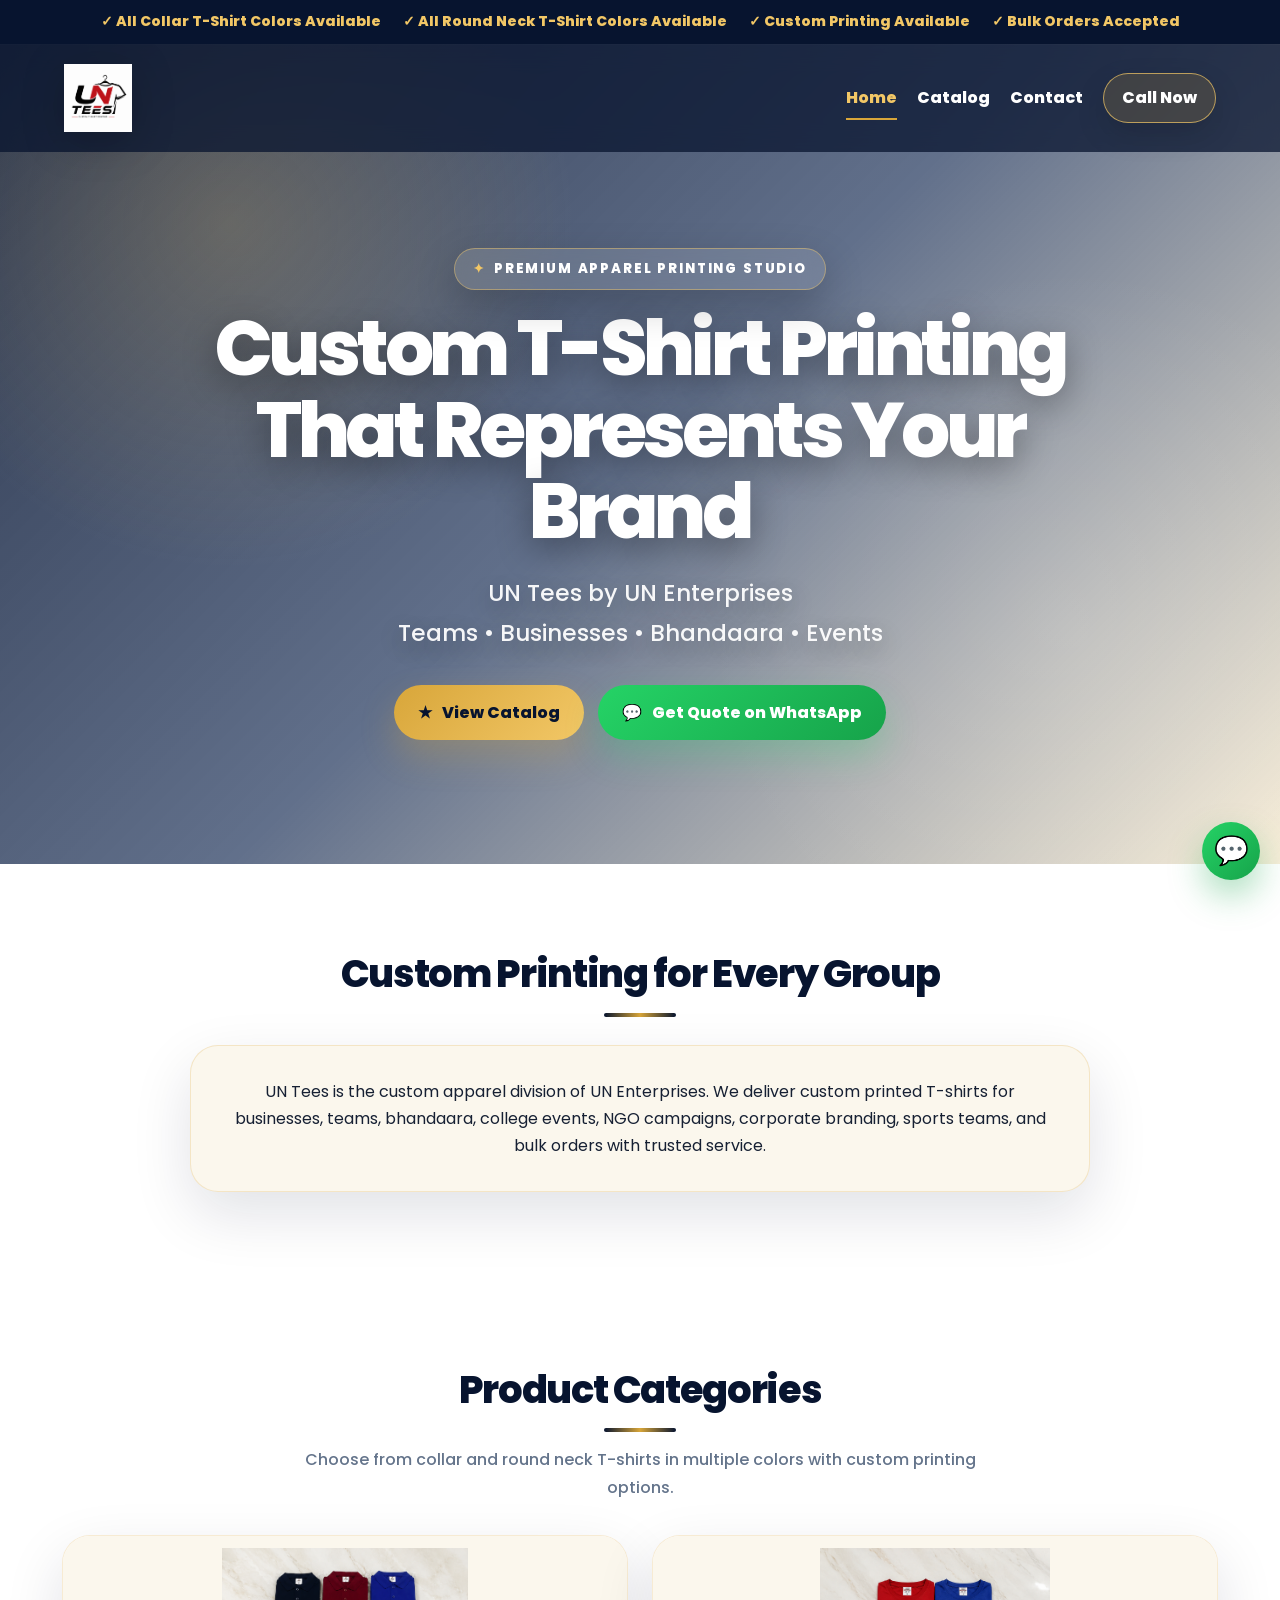
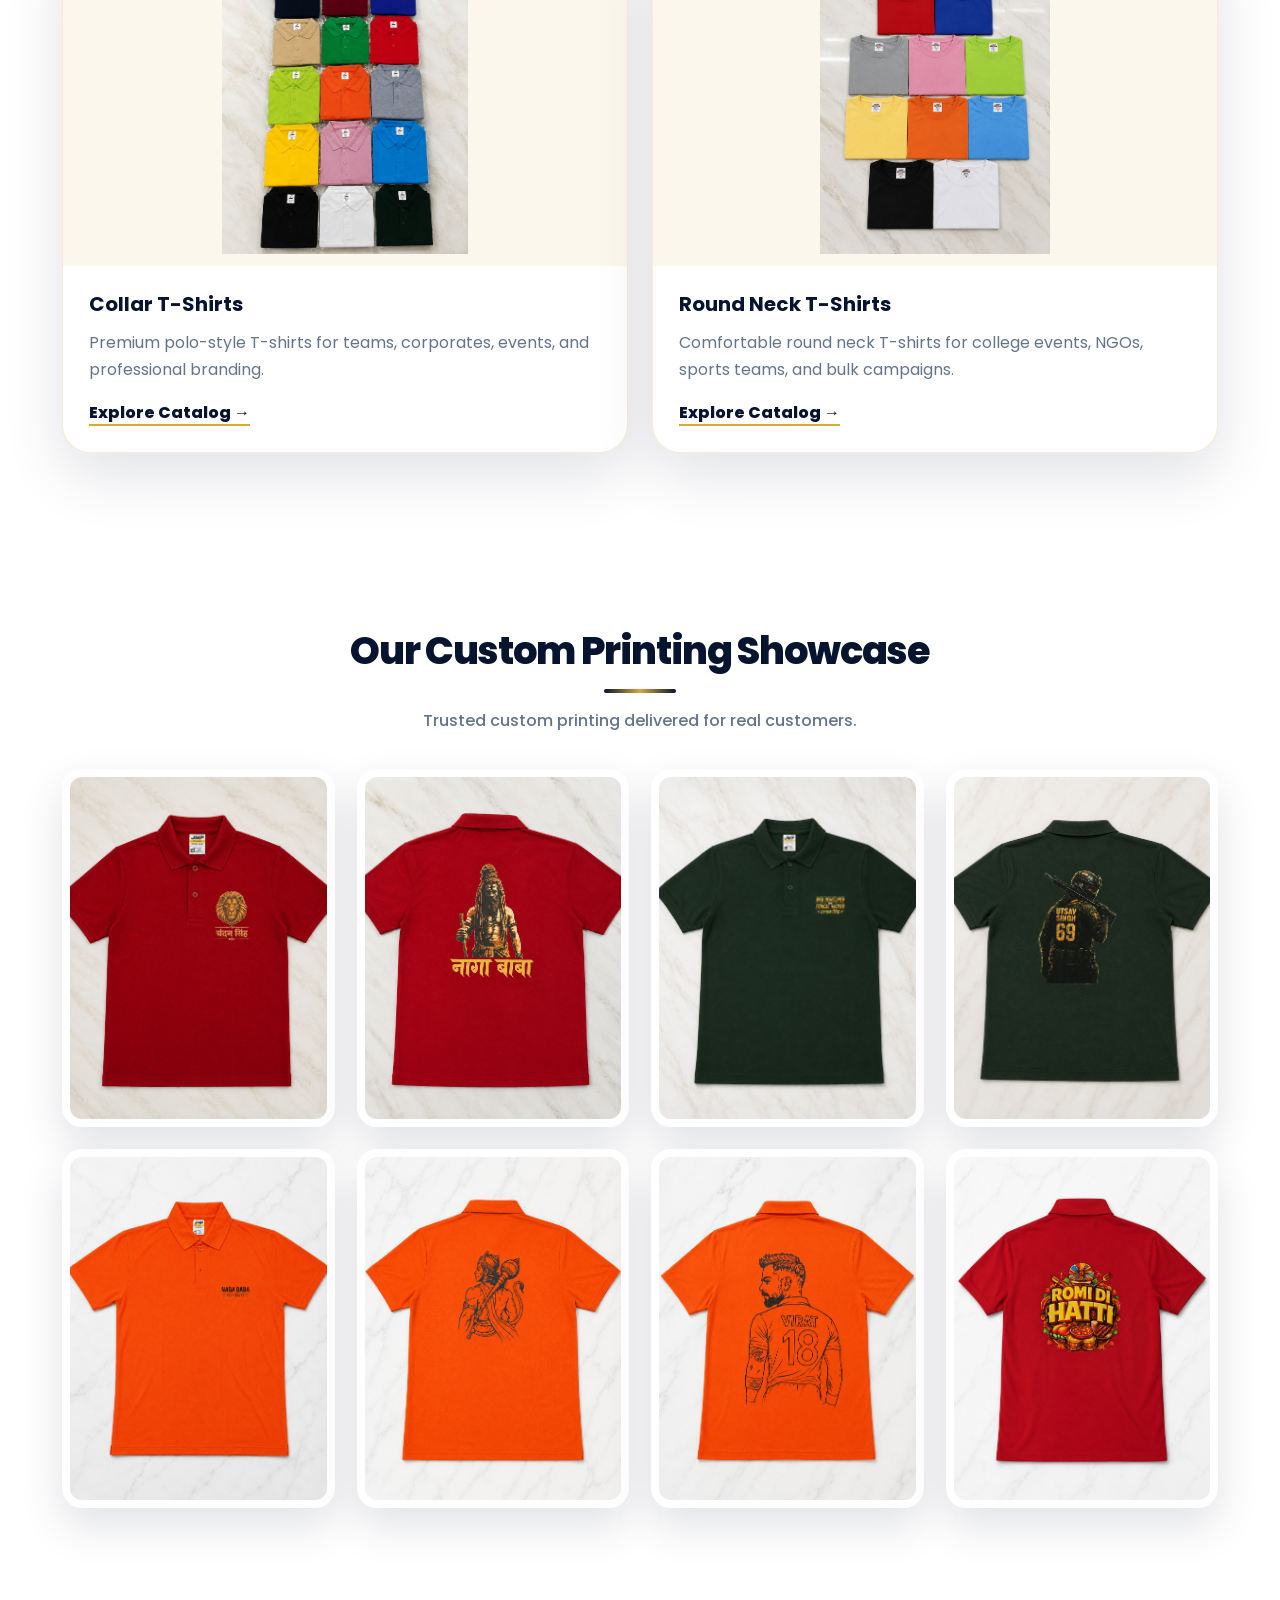
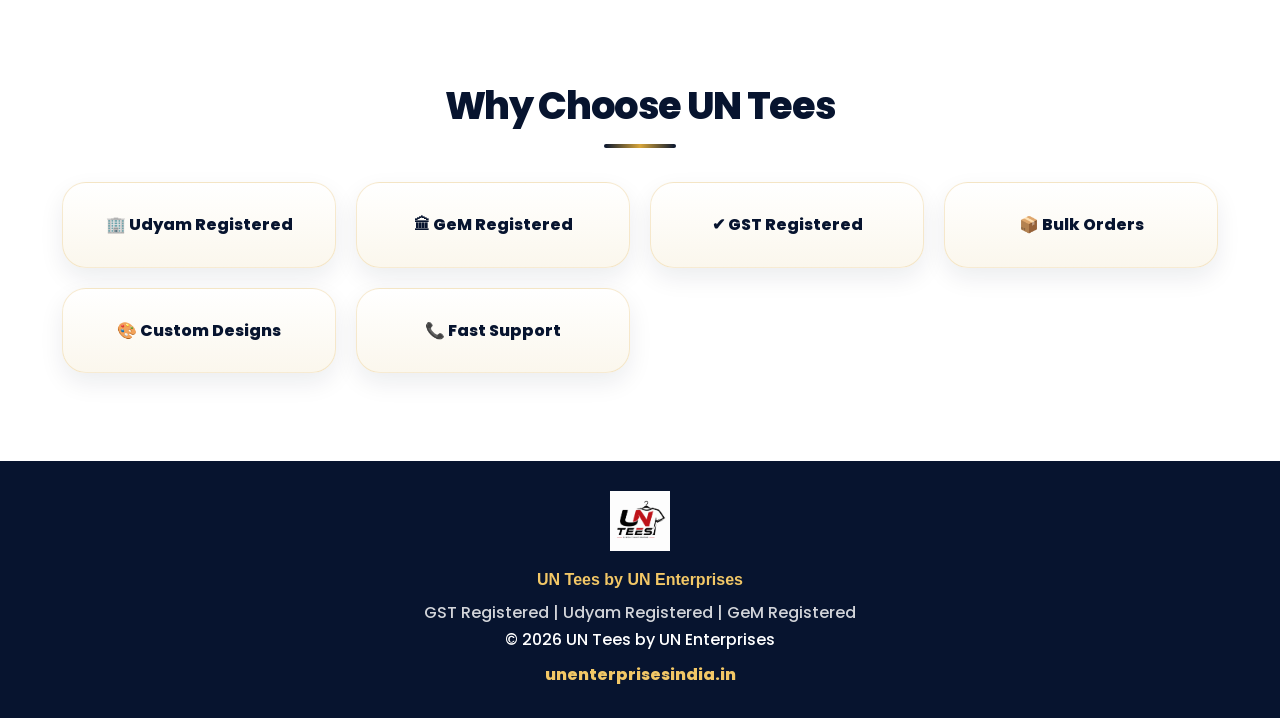
==== commit 77922382: "Update index.html" ====
--- a/index.html
+++ b/index.html
@@ -72,7 +72,6 @@
 <h2>Our Custom Printing Showcase</h2>
 <p class="tagline">Trusted custom printing delivered for real customers.</p>
 <div class="grid">
-<img src="alltees.png" alt="Custom T-shirt printing showcase design 1">
 <img src="display1.png" alt="Custom T-shirt printing showcase design 2">
 <img src="display.png" alt="Custom T-shirt printing showcase design 3">
 <img src="display3.png" alt="Custom T-shirt printing showcase design 4">
--- a/style.css
+++ b/style.css
@@ -1,790 +1,183 @@
-*{
-margin:0;
-padding:0;
-box-sizing:border-box;
-font-family:Poppins,sans-serif;
+:root{
+--navy:#07142f;
+--navy-2:#10264f;
+--gold:#d8a63a;
+--gold-2:#f2c766;
+--white:#ffffff;
+--cream:#fbf7ed;
+--muted:#64748b;
+--ink:#162033;
+--green:#25d366;
+--shadow:0 22px 60px rgba(7,20,47,.12);
 }
 
-html{
-scroll-behavior:smooth;
+*{margin:0;padding:0;box-sizing:border-box;font-family:Poppins,sans-serif;}
+html{scroll-behavior:smooth;}
+body{background:var(--white);color:var(--ink);line-height:1.7;}
+body::selection{background:var(--gold);color:var(--navy);}
+body.modal-open{overflow:hidden;}
+img{max-width:100%;display:block;}
+a{text-decoration:none;}
+
+.announcement-bar{
+display:flex;justify-content:center;align-items:center;gap:22px;flex-wrap:wrap;
+padding:10px 18px;background:var(--navy);color:var(--gold-2);font-weight:800;font-size:.88rem;
 }
 
-body{
-background:linear-gradient(180deg,#fff7ed 0%,#f8fafc 38%,#eef2ff 100%);
-color:#162033;
-line-height:1.7;
-}
+.navbar{display:flex;justify-content:space-between;align-items:center;position:relative;z-index:5;width:100%;padding:20px clamp(20px,5vw,76px);background:rgba(7,20,47,.74);backdrop-filter:blur(12px);}
+.logo{display:inline-flex;align-items:center;}
+.logo img{height:68px;width:auto;object-fit:contain;filter:drop-shadow(0 8px 20px rgba(0,0,0,.22));}
+.nav-links{display:flex;align-items:center;gap:20px;}
+.nav-links a:not(.nav-btn){color:#fff;font-weight:800;padding:8px 0;position:relative;}
+.nav-links a:not(.nav-btn)::after{content:"";position:absolute;left:0;right:0;bottom:0;height:2px;background:var(--gold);transform:scaleX(0);transform-origin:left;transition:transform .24s ease;}
+.nav-links a[aria-current="page"]:not(.nav-btn),.nav-links a:not(.nav-btn):hover{color:var(--gold-2);}
+.nav-links a[aria-current="page"]:not(.nav-btn)::after,.nav-links a:not(.nav-btn):hover::after{transform:scaleX(1);}
+.nav-btn{display:inline-flex;align-items:center;justify-content:center;border:1px solid rgba(242,199,102,.7);border-radius:999px;padding:10px 18px;color:#fff;font-weight:800;background:rgba(216,166,58,.16);box-shadow:0 12px 30px rgba(0,0,0,.14);transition:.24s ease;}
+.nav-btn:hover{transform:translateY(-2px);background:rgba(216,166,58,.28);}
+.nav-toggle{display:none;width:44px;height:44px;border:1px solid rgba(255,255,255,.46);border-radius:12px;background:rgba(255,255,255,.12);cursor:pointer;}
+.nav-toggle span:not(.sr-only){display:block;width:22px;height:2px;margin:5px auto;background:#fff;border-radius:999px;}
+.sr-only{position:absolute;width:1px;height:1px;padding:0;margin:-1px;overflow:hidden;clip:rect(0,0,0,0);white-space:nowrap;border:0;}
 
-body::selection{
-background:#ff8a00;
-color:#fff;
-}
+.hero,.page-hero{position:relative;isolation:isolate;overflow:hidden;color:#fff;background-size:cover;background-position:center;}
+.hero{min-height:86vh;display:flex;flex-direction:column;background-image:linear-gradient(135deg,rgba(7,20,47,.86),rgba(16,38,79,.66),rgba(216,166,58,.2)),url("https://images.pexels.com/photos/996329/pexels-photo-996329.jpeg");}
+.page-hero{background-image:linear-gradient(135deg,rgba(7,20,47,.9),rgba(16,38,79,.78),rgba(216,166,58,.18)),url("https://images.pexels.com/photos/8532616/pexels-photo-8532616.jpeg");}
+.hero::before,.page-hero::before{content:"";position:absolute;inset:0;z-index:-1;background:radial-gradient(circle at 18% 22%,rgba(242,199,102,.22),transparent 28%),radial-gradient(circle at 84% 72%,rgba(255,255,255,.13),transparent 30%);animation:softGlow 7s ease-in-out infinite alternate;}
+.hero-content,.page-hero-content{position:relative;z-index:2;max-width:1040px;margin:0 auto;text-align:center;padding:96px 22px 124px;}
+.hero-content{flex:1;display:flex;flex-direction:column;justify-content:center;align-items:center;}
+.page-hero-content{padding:84px 22px 105px;}
+.eyebrow{display:inline-flex;align-items:center;gap:8px;margin-bottom:18px;padding:9px 18px;border:1px solid rgba(242,199,102,.46);border-radius:999px;background:rgba(255,255,255,.12);box-shadow:0 16px 40px rgba(0,0,0,.22);backdrop-filter:blur(12px);font-size:.82rem;font-weight:800;letter-spacing:.14em;text-transform:uppercase;color:#fff;}
+.eyebrow::before{content:"✦";color:var(--gold-2);}
+.eyebrow.dark{color:var(--navy);background:rgba(216,166,58,.12);box-shadow:none;}
+.hero h1,.page-hero h1{font-size:clamp(2.4rem,6vw,5rem);line-height:1.06;margin-bottom:22px;font-weight:800;letter-spacing:-.055em;text-shadow:0 10px 34px rgba(0,0,0,.36);}
+.page-hero h1{font-size:clamp(2.2rem,5vw,4.2rem);}
+.hero-subtitle,.page-hero-content p:not(.eyebrow){font-size:clamp(1.05rem,2.2vw,1.45rem);max-width:760px;margin:0 auto 32px;color:rgba(255,255,255,.94);font-weight:500;text-shadow:0 8px 24px rgba(0,0,0,.32);}
+.page-hero-content p:not(.eyebrow){margin-bottom:0;}
+.hero-actions,.cta-actions,.card-actions{display:flex;gap:14px;justify-content:center;align-items:center;flex-wrap:wrap;}
 
-.navbar{
-display:flex;
-justify-content:space-between;
-align-items:center;
-position:relative;
-z-index:2;
-width:100%;
-padding:22px clamp(20px,5vw,76px);
-background:transparent;
-}
+.btn{display:inline-flex;align-items:center;justify-content:center;gap:10px;border:0;border-radius:999px;background:linear-gradient(135deg,var(--green),#16a34a);color:#fff;padding:14px 24px;font-weight:800;cursor:pointer;box-shadow:0 16px 34px rgba(37,211,102,.25);transition:transform .24s ease,box-shadow .24s ease,filter .24s ease;}
+.btn::before{content:"💬";}
+.btn:hover{transform:translateY(-3px);box-shadow:0 22px 44px rgba(37,211,102,.36);filter:saturate(1.08);}
+.btn-gold{background:linear-gradient(135deg,var(--gold),var(--gold-2));color:var(--navy);box-shadow:0 16px 34px rgba(216,166,58,.28);}
+.btn-gold::before{content:"★";}
+.btn-outline{background:#fff;color:var(--navy);border:1px solid rgba(216,166,58,.6);box-shadow:none;}
+.btn-outline::before{content:"ⓘ";}
 
-.logo{
-display:inline-flex;
-align-items:center;
-text-decoration:none;
-}
+section{position:relative;padding:88px 22px;max-width:1200px;margin:auto;}
+h2{text-align:center;margin-bottom:14px;font-size:clamp(1.85rem,3vw,2.65rem);line-height:1.15;font-weight:800;letter-spacing:-.035em;color:var(--navy);}
+h2::after{content:"";display:block;width:72px;height:4px;margin:16px auto 0;border-radius:999px;background:linear-gradient(90deg,var(--navy),var(--gold),var(--navy));}
+h3{color:var(--navy);font-size:1.25rem;line-height:1.25;}
+.tagline,.form-intro{text-align:center;max-width:720px;margin:0 auto 34px;color:var(--muted);font-weight:500;}
+.intro-strip p{max-width:900px;margin:28px auto 0;text-align:center;background:var(--cream);border:1px solid rgba(216,166,58,.22);border-radius:28px;padding:32px;box-shadow:var(--shadow);}
 
-.logo img{
-height:70px;
-width:auto;
-display:block;
-object-fit:contain;
-filter:drop-shadow(0 8px 24px rgba(0,0,0,.28));
-}
+.category-grid{display:grid;grid-template-columns:repeat(2,minmax(0,1fr));gap:24px;}
+.category-card{overflow:hidden;background:#fff;border:1px solid rgba(216,166,58,.22);border-radius:28px;box-shadow:var(--shadow);transition:.28s ease;}
+.category-card:hover{transform:translateY(-6px);box-shadow:0 28px 70px rgba(7,20,47,.16);}
+.category-card img{width:100%;height:330px;object-fit:contain;background:var(--cream);padding:12px;}
+.category-card div{padding:26px;}
+.category-card p{color:var(--muted);margin:12px 0 16px;}
+.text-link{color:var(--navy);font-weight:800;border-bottom:2px solid var(--gold);}
 
-.nav-btn{
-display:inline-flex;
-align-items:center;
-justify-content:center;
-text-decoration:none;
-font-weight:700;
-color:#fff;
-padding:10px 20px;
-border:1px solid rgba(255,255,255,.58);
-border-radius:999px;
-background:rgba(255,255,255,.14);
-box-shadow:0 12px 30px rgba(0,0,0,.18);
-backdrop-filter:blur(10px);
-transition:transform .25s ease,background .25s ease,border-color .25s ease;
-}
+.grid{display:grid;grid-template-columns:repeat(auto-fit,minmax(220px,1fr));gap:22px;}
+.grid img{width:100%;height:100%;min-height:240px;object-fit:cover;border:8px solid #fff;border-radius:20px;box-shadow:0 18px 44px rgba(7,20,47,.12);background:#fff;transition:.28s ease;}
+.grid img:hover{transform:translateY(-6px) scale(1.015);box-shadow:0 28px 60px rgba(7,20,47,.18);}
+.features{display:grid;grid-template-columns:repeat(auto-fit,minmax(220px,1fr));gap:20px;margin-top:34px;}
+.features div{background:linear-gradient(180deg,#fff,var(--cream));padding:28px 20px;border:1px solid rgba(216,166,58,.22);border-radius:24px;text-align:center;font-weight:800;color:var(--navy);box-shadow:0 10px 24px rgba(7,20,47,.08);transition:.28s ease;}
+.features div:hover{transform:translateY(-6px);border-color:rgba(216,166,58,.5);}
 
-.nav-btn:hover{
-transform:translateY(-2px);
-background:rgba(255,255,255,.24);
-border-color:rgba(255,255,255,.95);
-}
+.catalog-section{max-width:1240px;}
+.catalog-grid{display:grid;grid-template-columns:repeat(auto-fit,minmax(260px,1fr));gap:26px;}
+.product-card{overflow:hidden;background:#fff;border:1px solid rgba(216,166,58,.26);border-radius:28px;box-shadow:var(--shadow);animation:cardIn .58s ease both;animation-delay:var(--delay);transition:.28s ease;}
+.product-card:hover{transform:translateY(-8px);box-shadow:0 30px 72px rgba(7,20,47,.18);}
+.product-image-wrap{height:290px;overflow:hidden;background:linear-gradient(180deg,#fff,var(--cream));}
+.product-image-wrap img{width:100%;height:100%;object-fit:contain;padding:16px;transition:transform .35s ease;}
+.product-card:hover .product-image-wrap img{transform:scale(1.08);}
+.product-body{padding:24px;}
+.product-meta{list-style:none;margin:16px 0;color:var(--muted);font-weight:600;}
+.product-meta li{margin:8px 0;padding-left:24px;position:relative;}
+.product-meta li::before{content:"✓";position:absolute;left:0;color:var(--gold);font-weight:900;}
+.price-row{display:grid;grid-template-columns:1fr 1fr;gap:12px;margin:18px 0;}
+.price-row span{display:flex;flex-direction:column;gap:4px;border-radius:18px;background:var(--cream);border:1px solid rgba(216,166,58,.25);padding:14px;color:var(--navy);font-size:1.35rem;font-weight:900;}
+.price-row small{font-size:.75rem;color:var(--muted);font-weight:800;text-transform:uppercase;letter-spacing:.08em;}
+.card-actions{justify-content:flex-start;}
+.card-actions .btn{width:100%;}
+.pricing-note{margin:36px auto 0;max-width:820px;background:var(--navy);color:#fff;border-radius:24px;padding:24px;text-align:center;box-shadow:var(--shadow);}
+.pricing-note p{margin:6px 0;color:rgba(255,255,255,.92);font-weight:700;}
 
-.hero{
-position:relative;
-width:100%;
-min-height:85vh;
-display:flex;
-flex-direction:column;
-overflow:hidden;
-isolation:isolate;
-background-image:linear-gradient(135deg,rgba(236,72,153,.34),rgba(249,115,22,.24) 38%,rgba(37,211,102,.18)),linear-gradient(rgba(0,0,0,0.45),rgba(0,0,0,0.45)),url("https://images.pexels.com/photos/996329/pexels-photo-996329.jpeg");
-background-size:cover;
-background-position:center;
-background-repeat:no-repeat;
-}
+.modal[hidden]{display:none;}
+.modal{position:fixed;inset:0;z-index:30;display:grid;place-items:center;padding:20px;}
+.modal-backdrop{position:absolute;inset:0;background:rgba(7,20,47,.72);backdrop-filter:blur(5px);}
+.modal-panel{position:relative;z-index:1;display:grid;grid-template-columns:.9fr 1.1fr;gap:24px;max-width:860px;width:100%;background:#fff;border-radius:30px;padding:24px;box-shadow:0 32px 100px rgba(0,0,0,.35);}
+.modal-panel img{width:100%;height:360px;object-fit:contain;background:var(--cream);border-radius:22px;}
+.modal-close{position:absolute;right:18px;top:14px;width:40px;height:40px;border:0;border-radius:50%;background:var(--navy);color:#fff;font-size:1.8rem;line-height:1;cursor:pointer;}
+.modal-content h2{text-align:left;margin-bottom:16px;}
+.modal-content h2::after{margin-left:0;}
+.detail-list{list-style:none;margin:16px 0 22px;}
+.detail-list li{margin:10px 0;color:#475569;}
 
-.hero::before{
-content:"";
-position:absolute;
-inset:0;
-z-index:-1;
-background:radial-gradient(circle at 20% 20%,rgba(255,255,255,.22),transparent 28%),radial-gradient(circle at 80% 72%,rgba(37,211,102,.24),transparent 32%);
-animation:softGlow 8s ease-in-out infinite alternate;
-}
+.content-section{max-width:1160px;}
+.contact-layout{display:grid;grid-template-columns:1.08fr .92fr;gap:28px;align-items:start;}
+.contact-panel{background:#fff;border:1px solid rgba(216,166,58,.24);border-radius:30px;box-shadow:var(--shadow);padding:30px;}
+.contact-form{display:flex;flex-direction:column;gap:12px;}
+.contact-form label{font-weight:800;color:var(--navy);}
+.contact-form label span{color:#b91c1c;}
+.contact-form input,.contact-form textarea,.contact-form select{width:100%;border:1px solid rgba(100,116,139,.28);border-radius:16px;padding:14px 16px;font:inherit;color:var(--ink);background:#fff;outline:none;transition:.2s ease;}
+.contact-form input:focus,.contact-form textarea:focus,.contact-form select:focus{border-color:var(--gold);box-shadow:0 0 0 4px rgba(216,166,58,.15);}
+.form-btn{margin-top:10px;}
+.form-btn:disabled{opacity:.7;cursor:not-allowed;transform:none;}
+.form-status{min-height:28px;font-weight:800;}
+.form-status.success{color:#047857;}
+.form-status.error{color:#b91c1c;}
+.cta-panel{background:linear-gradient(145deg,var(--navy),var(--navy-2));color:#fff;position:sticky;top:24px;}
+.cta-panel h2{color:#fff;text-align:left;}
+.cta-panel h2::after{margin-left:0;background:linear-gradient(90deg,var(--gold),var(--gold-2));}
+.check-list{list-style:none;margin:22px 0;}
+.check-list li{margin:12px 0;padding-left:28px;position:relative;font-weight:800;}
+.check-list li::before{content:"✔";position:absolute;left:0;color:var(--gold-2);}
+.cta-panel p,.business-details p{color:rgba(255,255,255,.9);margin:10px 0;}
+.cta-actions{justify-content:flex-start;margin:22px 0;}
 
-.hero::after{
-content:"";
-position:absolute;
-inset:auto 8% 8% auto;
-z-index:-1;
-width:220px;
-height:220px;
-border-radius:50%;
-background:linear-gradient(135deg,rgba(255,255,255,.18),rgba(255,255,255,.03));
-filter:blur(2px);
-animation:floatShape 7s ease-in-out infinite;
-}
+footer{background:#07142f;color:#fff;text-align:center;padding:30px 18px;font-weight:500;}
+.footer-logo{height:60px;width:auto;margin:0 auto 15px;object-fit:contain;}
+.footer-brand{font-weight:900;color:var(--gold-2);}
+.footer-registrations{margin-top:6px;color:rgba(255,255,255,.82);}
+footer a{display:inline-block;margin-top:8px;color:var(--gold-2);font-weight:800;}
+footer a:hover{color:#fff;}
+.whatsapp-float{position:fixed;right:20px;bottom:20px;z-index:20;display:flex;align-items:center;justify-content:center;width:58px;height:58px;background:linear-gradient(135deg,var(--green),#16a34a);color:#fff;font-size:28px;border-radius:50%;box-shadow:0 16px 34px rgba(22,163,74,.35);animation:pulseWhatsapp 2.2s ease-in-out infinite;}
 
-.hero-content{
-position:relative;
-z-index:2;
-flex:1;
-display:flex;
-flex-direction:column;
-justify-content:center;
-align-items:center;
-text-align:center;
-max-width:1040px;
-width:100%;
-margin:0 auto;
-padding:92px 22px 124px;
-color:#fff;
-animation:heroFadeUp .8s ease both;
-}
+@keyframes softGlow{from{opacity:.66;transform:scale(1);}to{opacity:1;transform:scale(1.04);}}
+@keyframes pulseWhatsapp{0%,100%{box-shadow:0 16px 34px rgba(22,163,74,.35);}50%{box-shadow:0 16px 42px rgba(22,163,74,.55),0 0 0 10px rgba(37,211,102,.12);}}
+@keyframes cardIn{from{opacity:0;transform:translateY(22px);}to{opacity:1;transform:translateY(0);}}
 
-.eyebrow{
-display:inline-flex;
-align-items:center;
-gap:8px;
-margin-bottom:18px;
-padding:9px 18px;
-border:1px solid rgba(255,255,255,.36);
-border-radius:999px;
-background:rgba(255,255,255,.14);
-box-shadow:0 16px 40px rgba(0,0,0,.2);
-backdrop-filter:blur(12px);
-font-size:.82rem;
-font-weight:700;
-letter-spacing:.16em;
-text-transform:uppercase;
-}
-
-.eyebrow::before{
-content:"✦";
-color:#ffd166;
-}
-
-.hero h1{
-font-size:clamp(2.45rem,6vw,5rem);
-line-height:1.06;
-margin-bottom:22px;
-font-weight:800;
-letter-spacing:-.055em;
-text-shadow:0 10px 34px rgba(0,0,0,.38);
-}
-
-.hero-subtitle{
-font-size:clamp(1.08rem,2.2vw,1.5rem);
-line-height:1.8;
-margin-bottom:34px;
-font-weight:500;
-color:rgba(255,255,255,.96);
-text-shadow:0 8px 24px rgba(0,0,0,.38);
-}
-
-.btn{
-display:inline-flex;
-align-items:center;
-justify-content:center;
-gap:10px;
-background:linear-gradient(135deg,#25D366,#16a34a);
-color:#fff;
-padding:14px 28px;
-border-radius:999px;
-text-decoration:none;
-font-weight:800;
-letter-spacing:.01em;
-box-shadow:0 16px 34px rgba(37,211,102,.28);
-transition:transform .25s ease,box-shadow .25s ease,filter .25s ease;
-}
-
-.btn::before{
-content:"💬";
-}
-
-.btn:hover{
-transform:translateY(-3px);
-box-shadow:0 22px 44px rgba(37,211,102,.38);
-filter:saturate(1.12);
-}
-
-section{
-position:relative;
-padding:92px 22px;
-max-width:1200px;
-margin:auto;
-}
-
-section + section{
-padding-top:72px;
-}
-
-h2{
-text-align:center;
-margin-bottom:14px;
-font-size:clamp(1.85rem,3vw,2.65rem);
-line-height:1.15;
-font-weight:800;
-letter-spacing:-.035em;
-color:#111827;
-}
-
-h2::after{
-content:"";
-display:block;
-width:72px;
-height:4px;
-margin:16px auto 0;
-border-radius:999px;
-background:linear-gradient(90deg,#ff8a00,#ec4899,#25D366);
-}
-
-.tagline{
-text-align:center;
-max-width:680px;
-margin:0 auto 34px;
-color:#64748b;
-font-weight:500;
-}
-
-.about{
-max-width:980px;
-}
-
-.about p{
-max-width:850px;
-margin:28px auto 0;
-padding:34px;
-text-align:center;
-background:rgba(255,255,255,.86);
-border:1px solid rgba(255,255,255,.74);
-border-radius:28px;
-box-shadow:0 18px 50px rgba(15,23,42,.08);
-backdrop-filter:blur(8px);
-}
-
-.products{
-max-width:1240px;
-}
-
-.single-image,
-.grid img,
-.features div,
-.contact{
-transition:transform .28s ease,box-shadow .28s ease,border-color .28s ease;
-}
-
-.single-image{
-overflow:hidden;
-border-radius:28px;
-background:#fff;
-padding:12px;
-box-shadow:0 22px 60px rgba(15,23,42,.11);
-}
-
-.single-image:hover{
-transform:translateY(-6px);
-box-shadow:0 30px 70px rgba(15,23,42,.16);
-}
-
-.single-image img{
-width:100%;
-height:auto;
-object-fit:contain;
-display:block;
-border-radius:20px;
-}
-
-.grid img{
-width:100%;
-height:100%;
-object-fit:cover;
-border-radius:18px;
-}
-
-.grid{
-display:grid;
-grid-template-columns:repeat(auto-fit,minmax(220px,1fr));
-gap:22px;
-}
-
-.grid img{
-width:100%;
-height:100%;
-min-height:240px;
-object-fit:cover;
-border:8px solid #fff;
-border-radius:18px;
-box-shadow:0 18px 44px rgba(15,23,42,.12);
-background:#fff;
-}
-
-.grid img:hover{
-transform:translateY(-6px) scale(1.015);
-box-shadow:0 28px 60px rgba(15,23,42,.18);
-}
-
-.why{
-max-width:1240px;
-}
-
-.features{
-display:grid;
-grid-template-columns:repeat(auto-fit,minmax(220px,1fr));
-gap:20px;
-margin-top:34px;
-}
-
-.features div{
-background:linear-gradient(180deg,#fff,#fff7ed);
-padding:28px 20px;
-border:1px solid rgba(249,115,22,.12);
-border-radius:24px;
-text-align:center;
-font-weight:700;
-box-shadow:0 10px 24px rgba(15,23,42,.08);
-transition:.3s ease;
-}
-
-.features div:hover{
-transform:translateY(-6px);
-border-color:rgba(249,115,22,.32);
-box-shadow:0 12px 28px rgba(0,0,0,.12);
-}
-
-.contact{
-max-width:760px;
-margin-bottom:86px;
-text-align:center;
-background:linear-gradient(135deg,#111827,#312e81 52%,#0f766e);
-color:#fff;
-border-radius:32px;
-box-shadow:0 28px 80px rgba(17,24,39,.22);
-}
-
-.contact h2{
-color:#fff;
-}
-
-.contact p{
-margin:12px auto;
-font-weight:500;
-color:rgba(255,255,255,.9);
-}
-
-.contact .btn{
-margin-top:20px;
-}
-
-footer{
-background:#0b1120;
-color:#fff;
-text-align:center;
-padding:28px 18px;
-font-weight:500;
-}
-
-.footer-logo{
-height:60px;
-width:auto;
-display:block;
-object-fit:contain;
-margin:0 auto 15px;
-}
-
-.footer-brand{
-font-weight:800;
-}
-
-.footer-registrations{
-margin-top:6px;
-color:rgba(255,255,255,.82);
-}
-
-footer a{
-display:inline-block;
-margin-top:8px;
-color:#25D366;
-text-decoration:none;
-font-weight:700;
-}
-
-footer a:hover{
-color:#86efac;
-}
-
-.whatsapp-float{
-position:fixed;
-right:20px;
-bottom:20px;
-z-index:10;
-display:flex;
-align-items:center;
-justify-content:center;
-width:58px;
-height:58px;
-background:linear-gradient(135deg,#25D366,#16a34a);
-color:#fff;
-font-size:28px;
-border-radius:50%;
-text-decoration:none;
-box-shadow:0 16px 34px rgba(22,163,74,.35);
-animation:pulseWhatsapp 2.2s ease-in-out infinite;
-}
-
-.whatsapp-float:hover{
-transform:translateY(-3px) scale(1.04);
-}
-
-@keyframes heroFadeUp{
-from{
-opacity:0;
-transform:translateY(24px);
-}
-
-to{
-opacity:1;
-transform:translateY(0);
-}
-}
-
-@keyframes softGlow{
-from{
-opacity:.65;
-transform:scale(1);
-}
-
-to{
-opacity:1;
-transform:scale(1.04);
-}
-}
-
-@keyframes floatShape{
-0%,100%{
-transform:translate3d(0,0,0);
-}
-
-50%{
-transform:translate3d(-18px,-22px,0);
-}
-}
-
-@keyframes pulseWhatsapp{
-0%,100%{
-box-shadow:0 16px 34px rgba(22,163,74,.35);
-}
-
-50%{
-box-shadow:0 16px 42px rgba(22,163,74,.55),0 0 0 10px rgba(37,211,102,.12);
-}
+@media(max-width:900px){
+.category-grid,.contact-layout,.modal-panel{grid-template-columns:1fr;}
+.cta-panel{position:static;}
+.modal-panel{max-height:88vh;overflow:auto;}
+.modal-panel img{height:260px;}
 }
 
 @media(max-width:768px){
-
-.navbar{
-padding:18px 20px;
-}
-
-.logo img{
-height:55px;
-}
-
-.footer-logo{
-height:50px;
-}
-
-.nav-btn{
-padding:9px 14px;
-font-size:.9rem;
-}
-
-.hero{
-min-height:85vh;
-background-position:center;
-}
-
-.hero-content{
-padding:70px 18px 96px;
-}
-
-.eyebrow{
-font-size:.72rem;
-letter-spacing:.11em;
-}
-
-section{
-padding:68px 18px;
-}
-
-.about p{
-padding:26px 22px;
-border-radius:22px;
-}
-
-.grid{
-grid-template-columns:repeat(auto-fit,minmax(170px,1fr));
-gap:16px;
-}
-
-.grid img{
-min-height:180px;
-border-width:6px;
-border-radius:20px;
-}
-
-.contact{
-margin:0 18px 68px;
-border-radius:26px;
-}
-
+.announcement-bar{justify-content:flex-start;gap:12px;overflow-x:auto;flex-wrap:nowrap;white-space:nowrap;}
+.navbar{padding:16px 18px;}
+.logo img{height:54px;}
+.nav-toggle{display:block;}
+.nav-links{position:absolute;top:82px;left:18px;right:18px;display:none;flex-direction:column;align-items:stretch;gap:8px;padding:16px;border:1px solid rgba(255,255,255,.22);border-radius:22px;background:rgba(7,20,47,.96);box-shadow:0 20px 44px rgba(0,0,0,.24);}
+.nav-links.is-open{display:flex;}
+.nav-links a:not(.nav-btn),.nav-links .nav-btn{text-align:center;justify-content:center;}
+.hero,.page-hero{min-height:auto;}
+.hero-content,.page-hero-content{padding:64px 18px 82px;}
+section{padding:66px 18px;}
+.category-card img{height:240px;}
+.grid{grid-template-columns:repeat(auto-fit,minmax(170px,1fr));gap:16px;}
+.grid img{min-height:180px;border-width:6px;}
+.product-image-wrap{height:240px;}
+.contact-panel{padding:24px;border-radius:24px;}
+.footer-logo{height:50px;}
 }
 
 @media(max-width:480px){
-
-.hero-content{
-padding:60px 16px 86px;
+.hero-actions .btn,.cta-actions .btn,.card-actions .btn{width:100%;}
+.btn{width:100%;padding:13px 18px;}
+.features{grid-template-columns:1fr;}
+.price-row{grid-template-columns:1fr;}
+.whatsapp-float{right:16px;bottom:16px;width:54px;height:54px;font-size:26px;}
 }
-
-.hero-subtitle{
-line-height:1.55;
-}
-
-.btn{
-width:100%;
-max-width:310px;
-padding:13px 20px;
-}
-
-.features{
-grid-template-columns:1fr;
-}
-
-.whatsapp-float{
-right:16px;
-bottom:16px;
-width:54px;
-height:54px;
-font-size:26px;
-}
-
-}
-
-.nav-links{
-display:flex;
-align-items:center;
-gap:18px;
-}
-
-.nav-links a:not(.nav-btn){
-color:#fff;
-text-decoration:none;
-font-weight:700;
-padding:8px 4px;
-text-shadow:0 8px 22px rgba(0,0,0,.28);
-}
-
-.nav-links a[aria-current="page"]:not(.nav-btn),
-.nav-links a:not(.nav-btn):hover{
-color:#ffd166;
-}
-
-.nav-toggle{
-display:none;
-width:44px;
-height:44px;
-border:1px solid rgba(255,255,255,.48);
-border-radius:12px;
-background:rgba(255,255,255,.14);
-backdrop-filter:blur(10px);
-cursor:pointer;
-}
-
-.nav-toggle span:not(.sr-only){
-display:block;
-width:22px;
-height:2px;
-margin:5px auto;
-border-radius:999px;
-background:#fff;
-}
-
-.sr-only{
-position:absolute;
-width:1px;
-height:1px;
-padding:0;
-margin:-1px;
-overflow:hidden;
-clip:rect(0,0,0,0);
-white-space:nowrap;
-border:0;
-}
-
-.page-hero{
-position:relative;
-overflow:hidden;
-isolation:isolate;
-background-image:linear-gradient(135deg,rgba(236,72,153,.42),rgba(249,115,22,.3),rgba(37,211,102,.22)),linear-gradient(rgba(0,0,0,.55),rgba(0,0,0,.55)),url("https://images.pexels.com/photos/8532616/pexels-photo-8532616.jpeg");
-background-size:cover;
-background-position:center;
-color:#fff;
-}
-
-.page-hero::before{
-content:"";
-position:absolute;
-inset:0;
-z-index:-1;
-background:radial-gradient(circle at 18% 25%,rgba(255,255,255,.18),transparent 28%),radial-gradient(circle at 82% 65%,rgba(37,211,102,.18),transparent 32%);
-}
-
-.page-hero-content{
-max-width:980px;
-margin:0 auto;
-padding:84px 22px 110px;
-text-align:center;
-}
-
-.page-hero-content h1{
-font-size:clamp(2.2rem,5vw,4.2rem);
-line-height:1.08;
-font-weight:800;
-letter-spacing:-.045em;
-text-shadow:0 10px 34px rgba(0,0,0,.38);
-margin-bottom:22px;
-}
-
-.page-hero-content p:not(.eyebrow){
-max-width:760px;
-margin:0 auto;
-font-size:clamp(1rem,2vw,1.25rem);
-color:rgba(255,255,255,.94);
-}
-
-.content-section{
-max-width:1160px;
-}
-
-.two-column,
-.contact-layout{
-display:grid;
-grid-template-columns:1.1fr .9fr;
-gap:28px;
-align-items:center;
-}
-
-.content-section p{
-margin:16px 0;
-color:#475569;
-font-weight:500;
-}
-
-.info-card,
-.contact-panel{
-background:rgba(255,255,255,.88);
-border:1px solid rgba(255,255,255,.76);
-border-radius:28px;
-box-shadow:0 18px 50px rgba(15,23,42,.08);
-padding:30px;
-backdrop-filter:blur(8px);
-}
-
-.brand-card{
-text-align:center;
-background:linear-gradient(180deg,#fff,#fff7ed);
-}
-
-.brand-card img{
-max-width:220px;
-width:70%;
-height:auto;
-filter:drop-shadow(0 12px 28px rgba(15,23,42,.18));
-}
-
-.info-card h3{
-font-size:1.35rem;
-margin-bottom:10px;
-color:#111827;
-}
-
-.detail-list{
-list-style:none;
-margin-top:12px;
-}
-
-.detail-list li{
-margin:10px 0;
-color:#475569;
-}
-
-.mission-grid{
-display:grid;
-grid-template-columns:repeat(2,minmax(0,1fr));
-gap:24px;
-}
-
-.service-grid{
-margin-top:28px;
-}
-
-.contact-card{
-max-width:760px;
-margin-bottom:86px;
-text-align:center;
-background:linear-gradient(135deg,#111827,#312e81 52%,#0f766e);
-color:#fff;
-border-radius:32px;
-box-shadow:0 28px 80px rgba(17,24,39,.22);
-transition:transform .28s ease,box-shadow .28s ease,border-color .28s ease;
-}
-
-.contact-card h2{color:#fff;}
-.contact-card p{margin:12px auto;font-weight:500;color:rgba(255,255,255,.9);}
-.contact-card .btn{margin-top:20px;}
-
-.contact-form{
-display:flex;
-flex-direction:column;
-gap:12px;
-}
-
-.contact-form label{
-font-weight:700;
-color:#111827;
-}
-
-.contact-form input,
-.contact-form textarea{
-width:100%;
-border:1px solid rgba(100,116,139,.28);
-border-radius:16px;
-padding:14px 16px;
-font:inherit;
-color:#162033;
-background:#fff;
-outline:none;
-transition:border-color .2s ease,box-shadow .2s ease;
-}
-
-.contact-form input:focus,
-.contact-form textarea:focus{
-border-color:#ff8a00;
-box-shadow:0 0 0 4px rgba(255,138,0,.12);
-}
-
-.form-btn{
-border:0;
-cursor:pointer;
-margin-top:10px;
-}
-
-.contact-details a:not(.btn){
-color:#0f766e;
-font-weight:800;
-text-decoration:none;
-}
-
-@media(max-width:768px){
-.nav-toggle{display:block;}
-.nav-links{
-position:absolute;
-top:86px;
-left:18px;
-right:18px;
-display:none;
-flex-direction:column;
-align-items:stretch;
-gap:8px;
-padding:16px;
-border:1px solid rgba(255,255,255,.3);
-border-radius:22px;
-background:rgba(17,24,39,.92);
-box-shadow:0 20px 44px rgba(0,0,0,.24);
-backdrop-filter:blur(14px);
-}
-.nav-links.is-open{display:flex;}
-.nav-links a:not(.nav-btn),.nav-links .nav-btn{text-align:center;justify-content:center;}
-.page-hero-content{padding:64px 18px 86px;}
-.two-column,.contact-layout,.mission-grid{grid-template-columns:1fr;}
-.info-card,.contact-panel{padding:24px;border-radius:22px;}
-.contact-card{margin:0 18px 68px;border-radius:26px;}
-}
